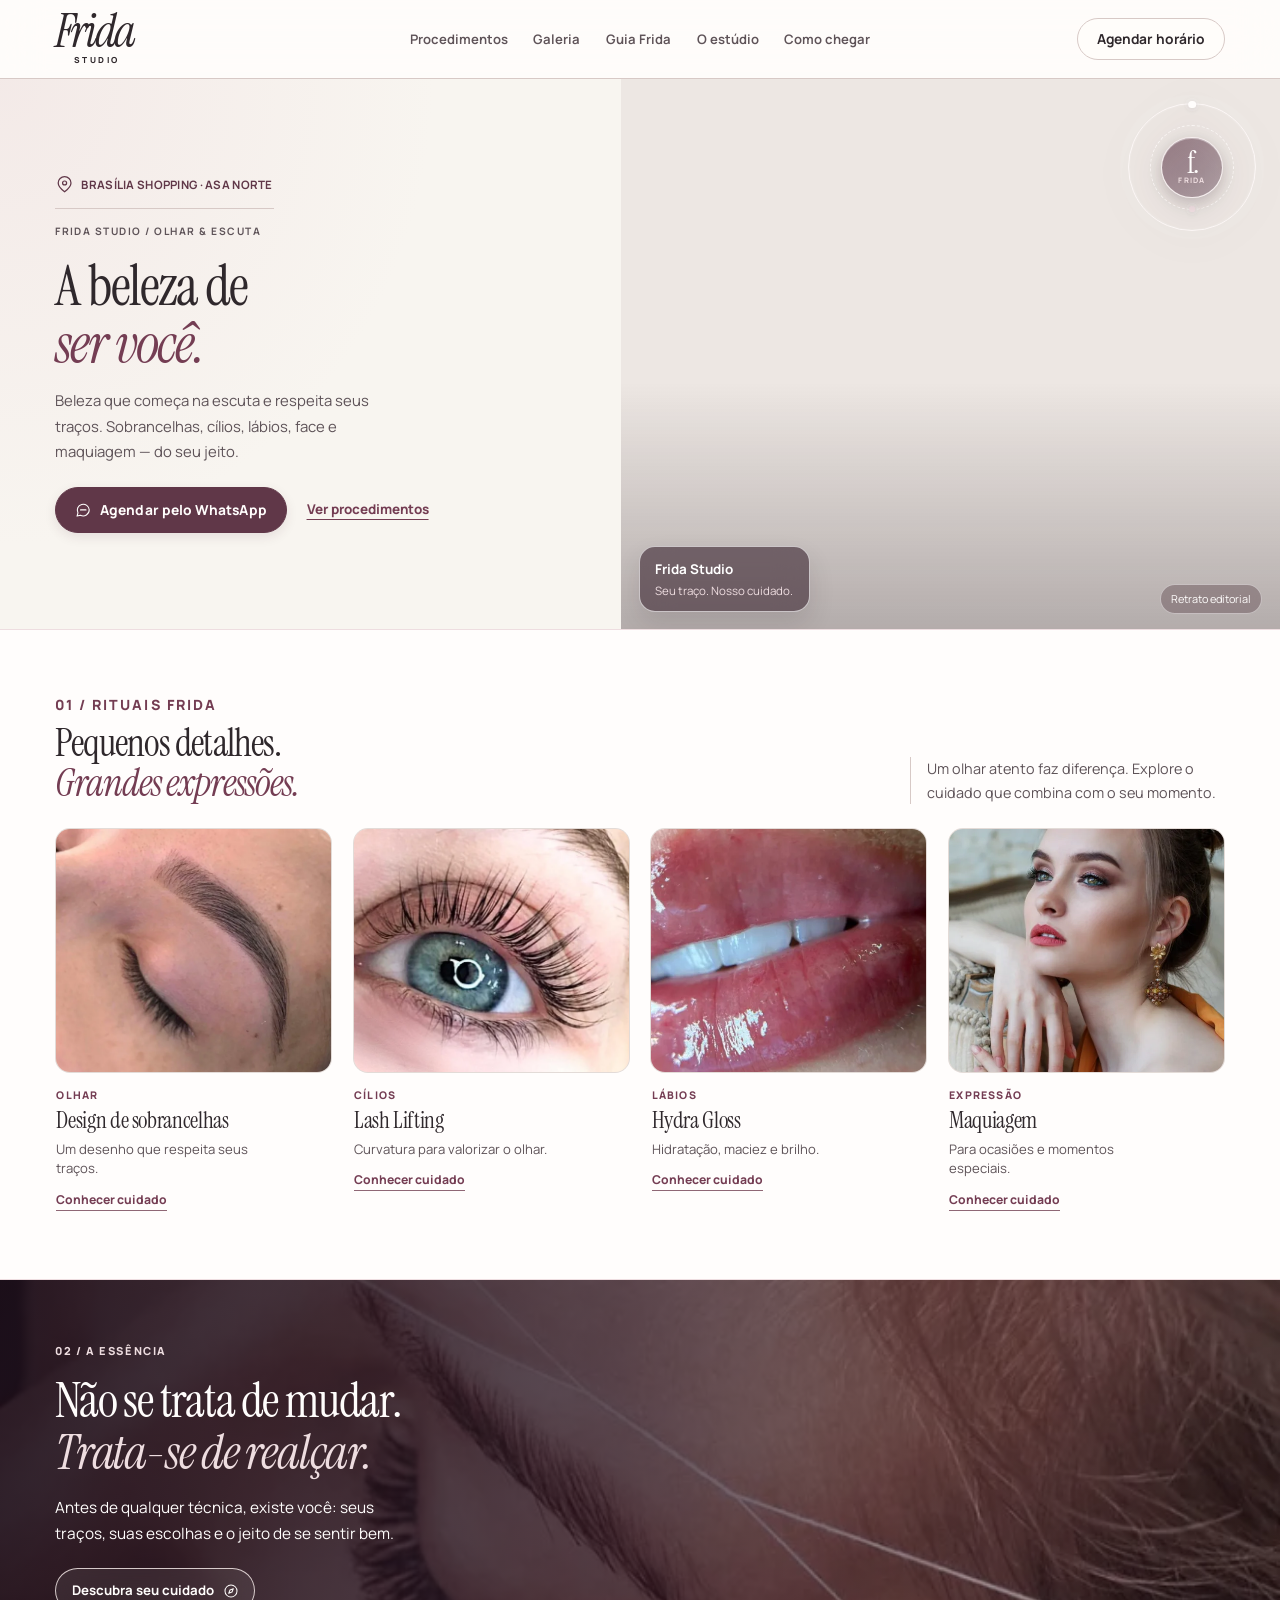
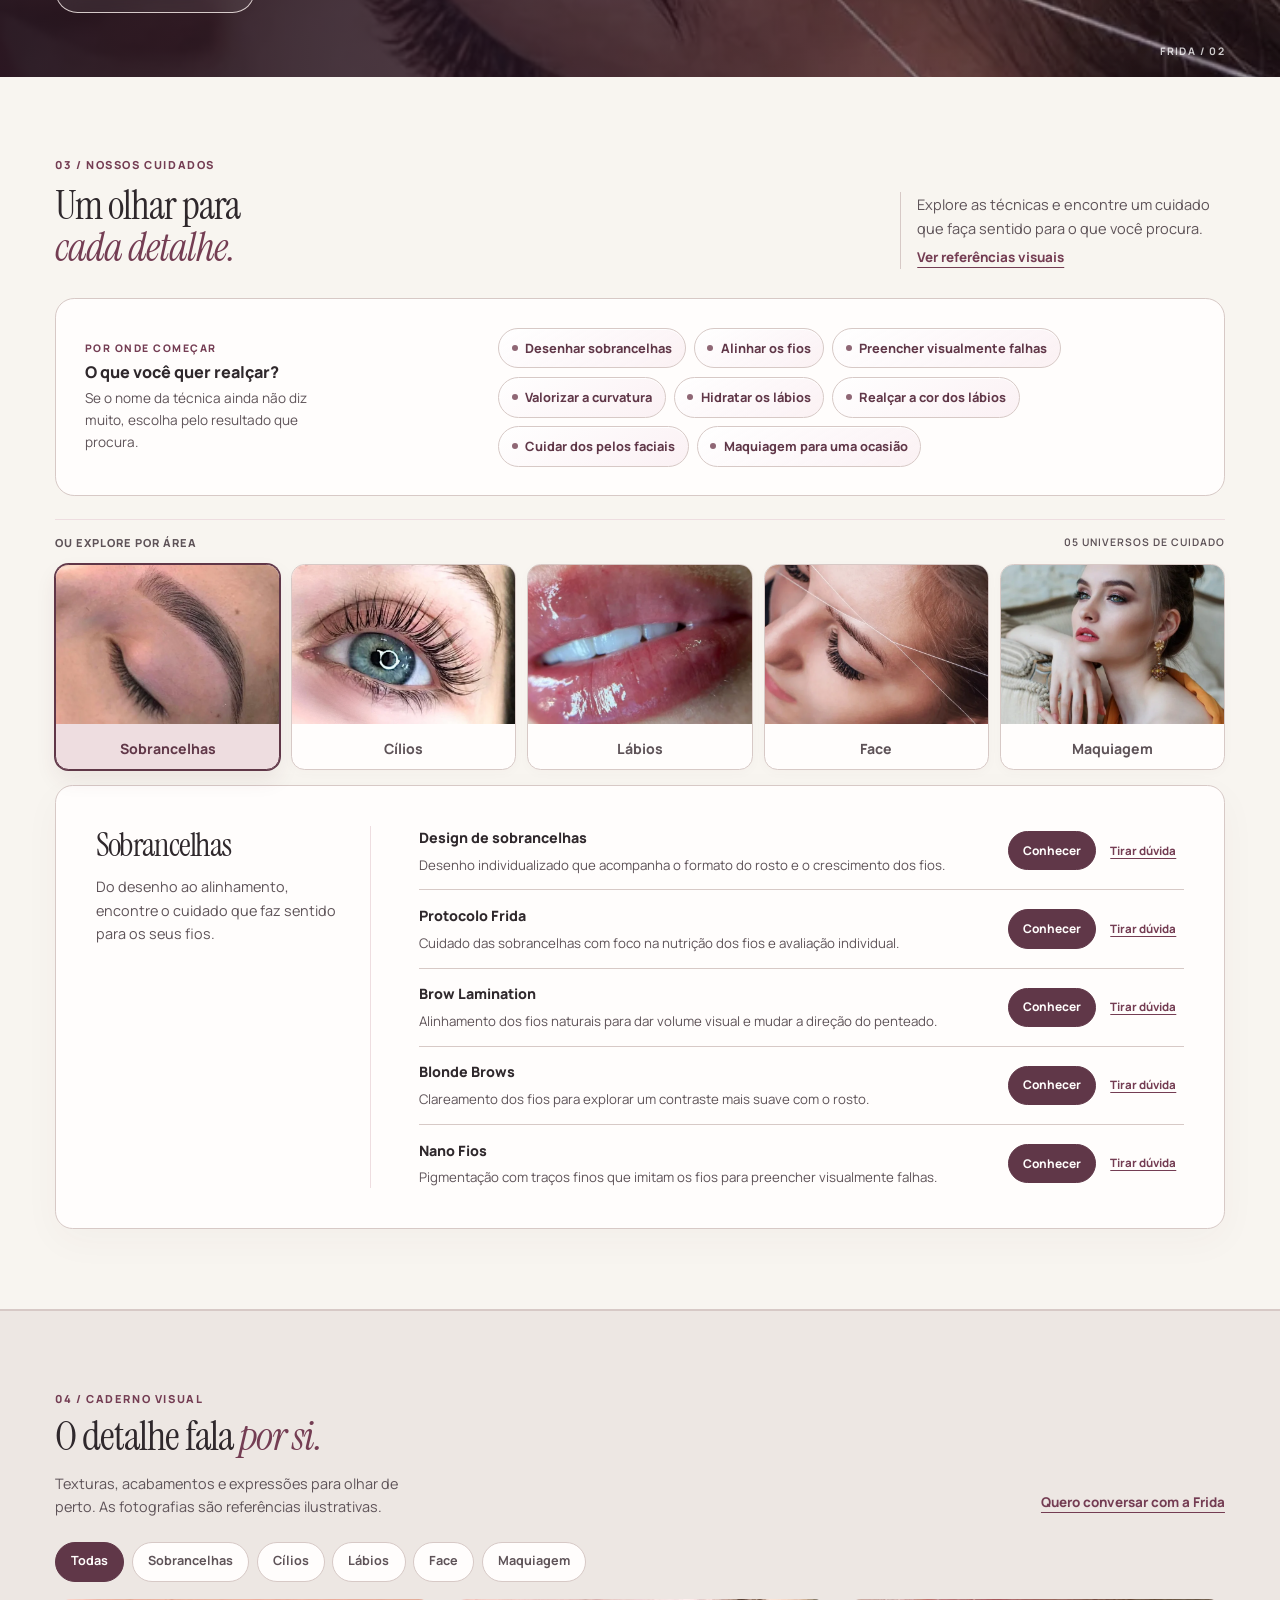
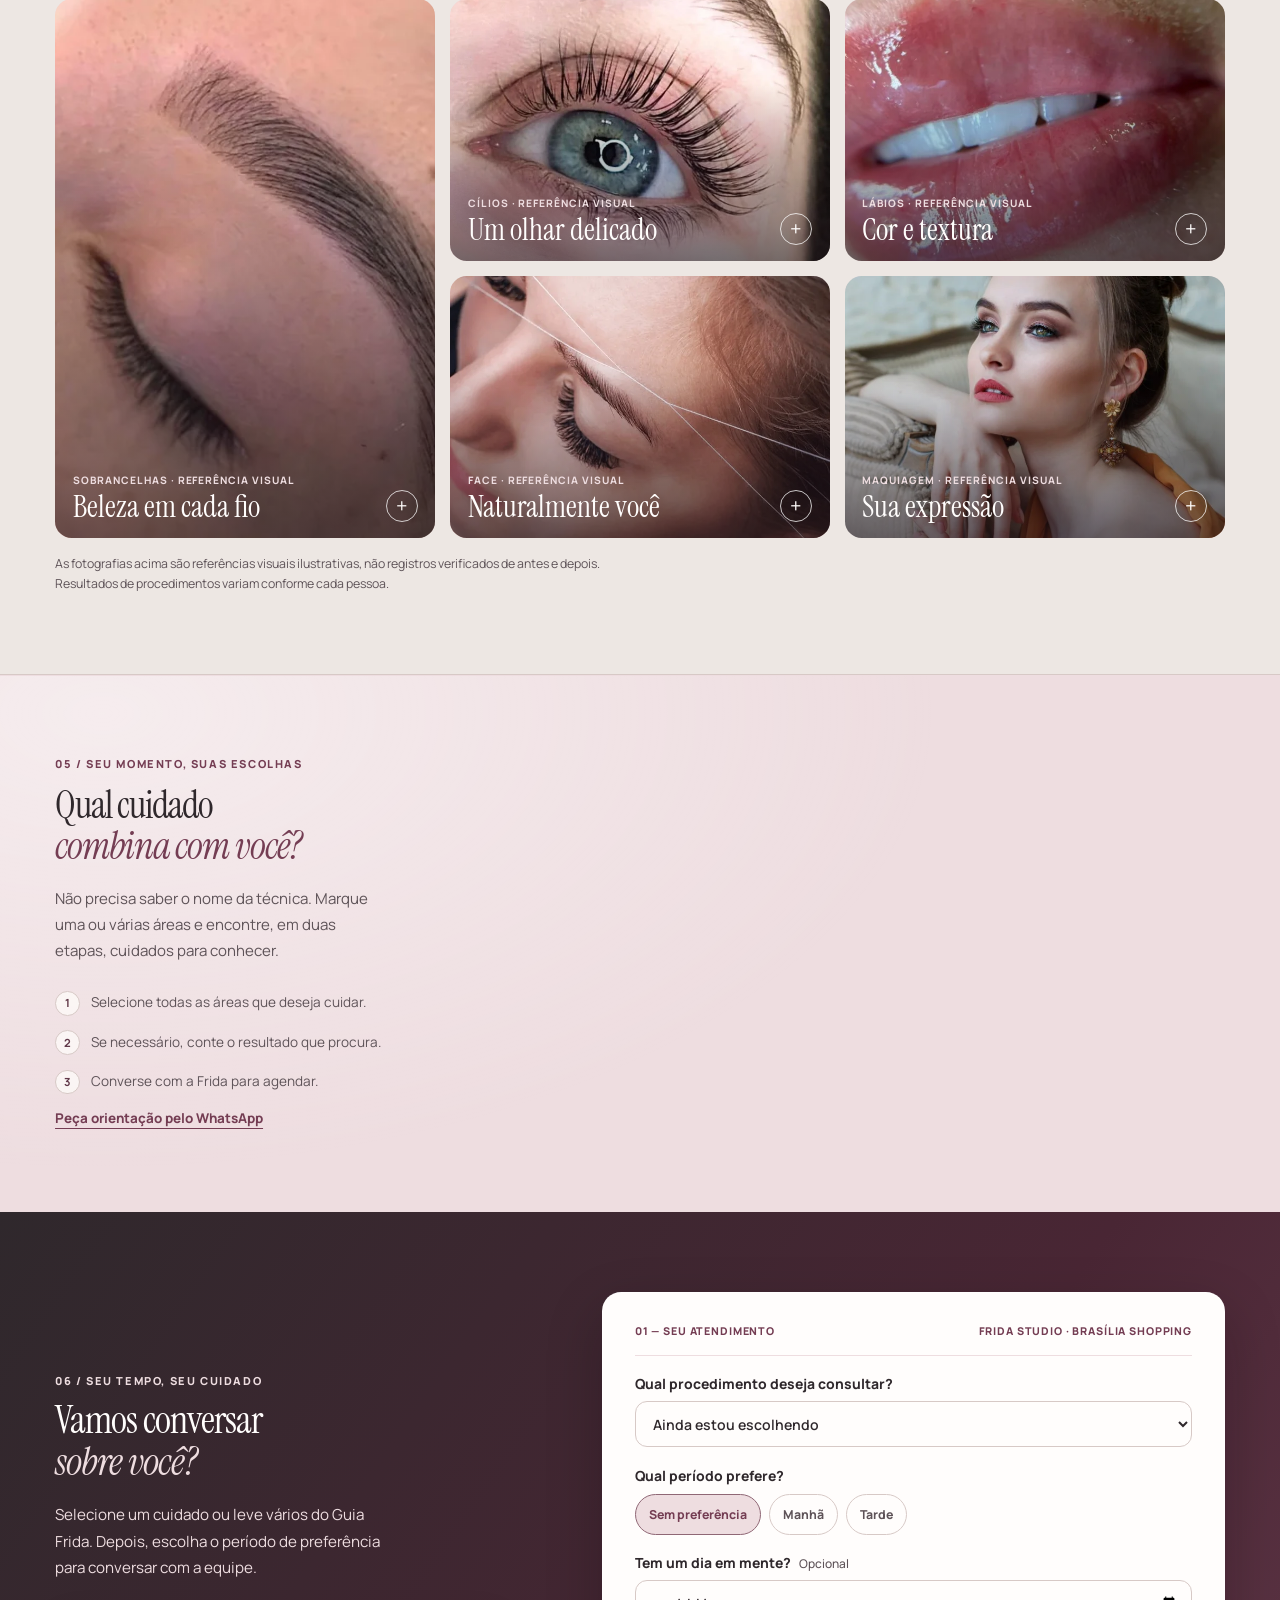
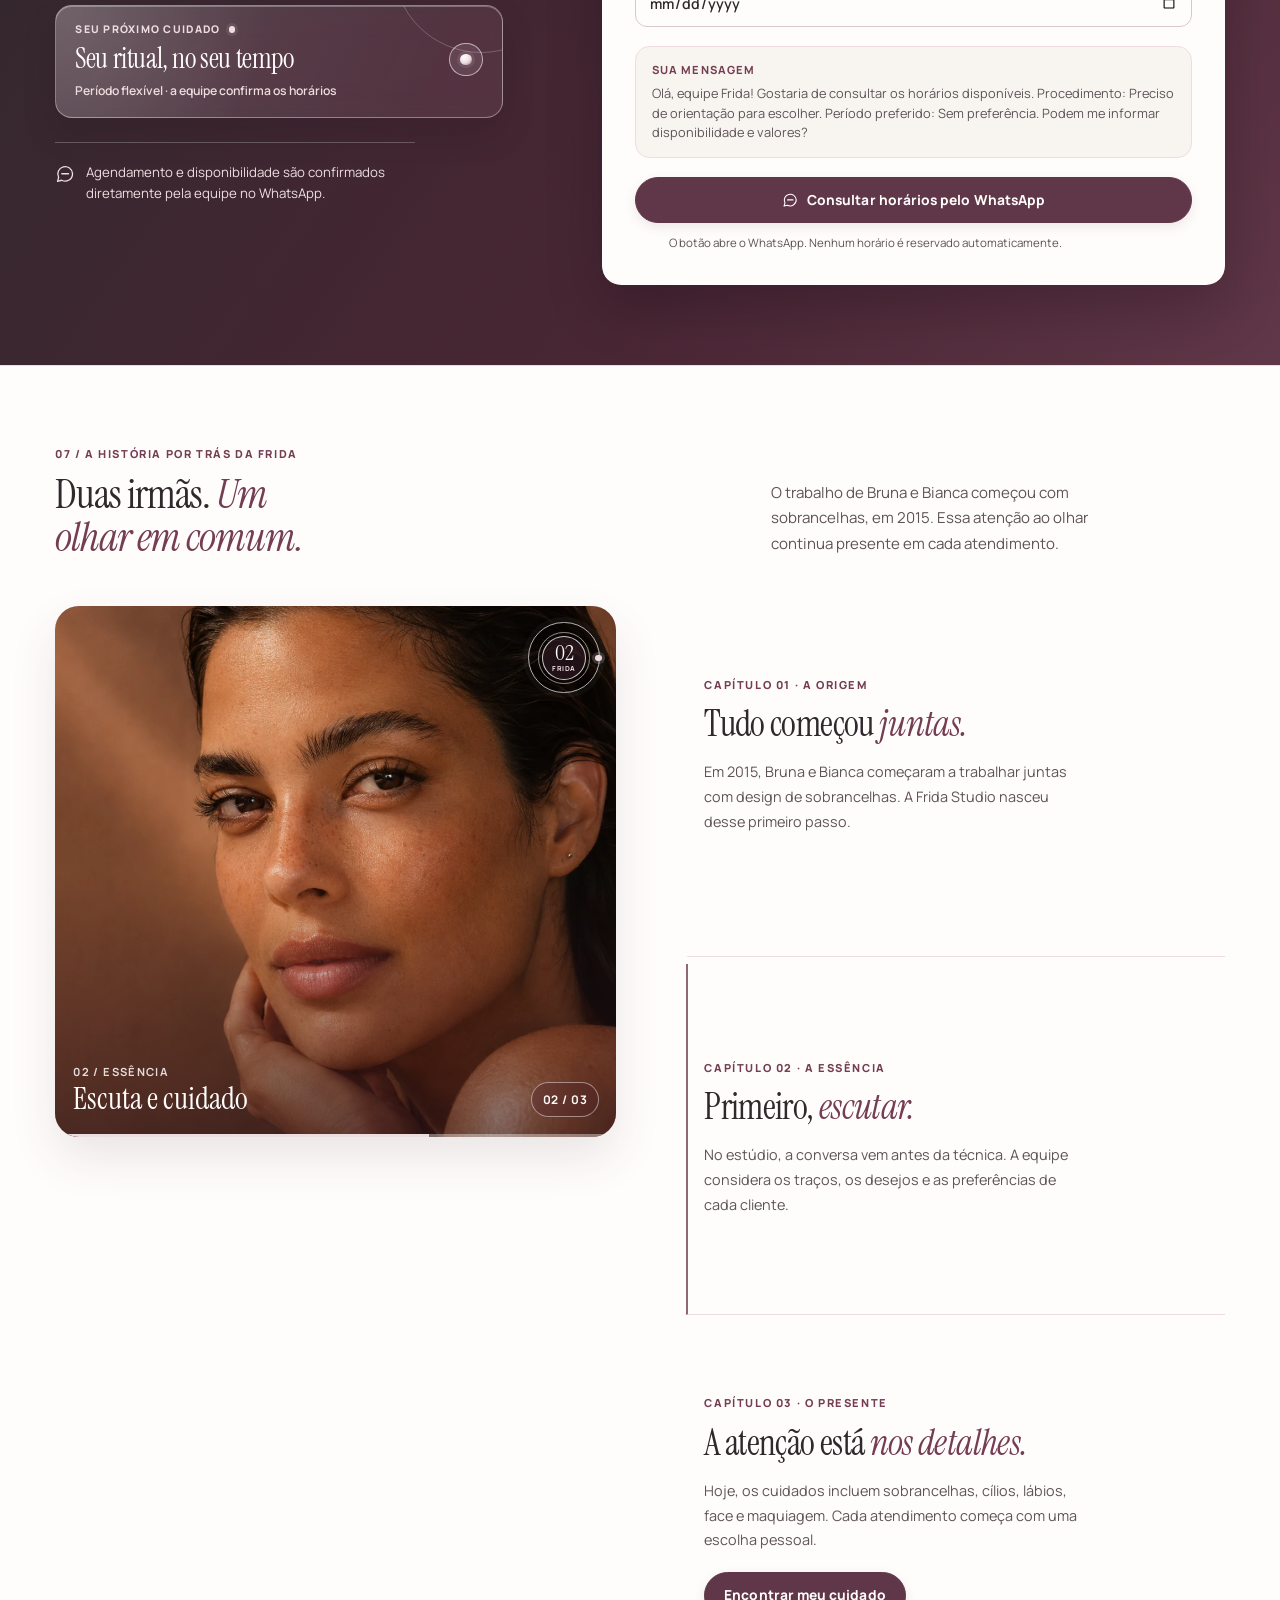
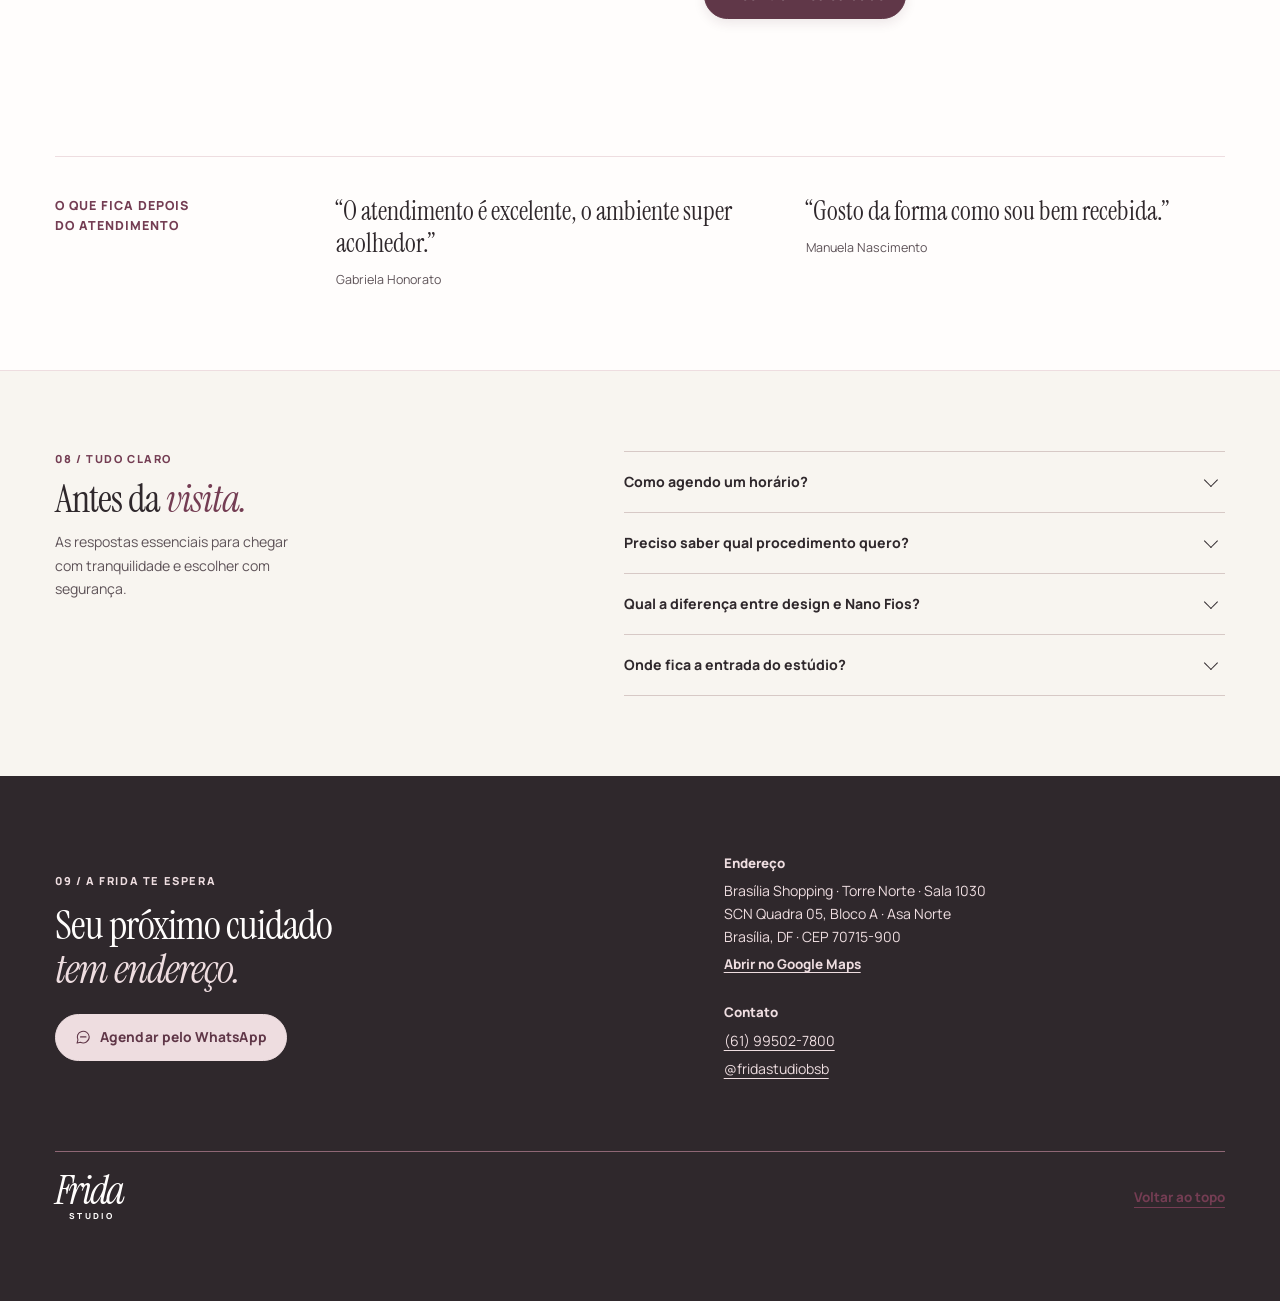
==== index.html @ 88b1f306 "feat(frida): prioritize single green WhatsApp CTA at top of Guide results with no extra form" ====
<!doctype html>
<html lang="pt-BR">
<head>
  <meta charset="utf-8">
  <meta name="viewport" content="width=device-width, initial-scale=1, viewport-fit=cover">
  <meta name="theme-color" content="#F8F5F0">
  <title>Frida Studio | Sobrancelhas, cílios e maquiagem em Brasília</title>
  <meta name="description" content="Estúdio de sobrancelhas, cílios, lábios, cuidados faciais e maquiagem no Brasília Shopping. Conheça os procedimentos da Frida Studio e agende pelo WhatsApp.">
  <meta name="robots" content="index,follow,max-image-preview:large">
  <link rel="canonical" href="https://fridastudio.com.br/">
  <link rel="icon" href="assets/favicon.svg?v=2298b661037d" type="image/svg+xml">
  <meta property="og:type" content="website">
  <meta property="og:locale" content="pt_BR">
  <meta property="og:title" content="Frida Studio | A beleza de ser você">
  <meta property="og:description" content="Sobrancelhas, cílios, lábios, face e maquiagem no Brasília Shopping.">
  <meta property="og:url" content="https://fridastudio.com.br/">
  <meta property="og:image" content="https://fridastudio.com.br/wp-content/uploads/2024/06/1718852407-1-650x1024.png">
  <link rel="preconnect" href="https://fonts.googleapis.com">
  <link rel="preconnect" href="https://fonts.gstatic.com" crossorigin>
  <link href="https://fonts.googleapis.com/css2?family=Instrument+Serif:ital@0;1&amp;family=Manrope:wght@400;500;600;700;800&amp;display=swap" rel="stylesheet">
  <link rel="stylesheet" href="assets/tokens.css?v=20261121-conversion1">
  <link rel="stylesheet" href="assets/styles.css?v=018adc1159ec">
  <link rel="stylesheet" href="assets/v3.css?v=20261121-atelier1">
  <link rel="stylesheet" href="assets/experience.css?v=20261121-conversion1">
  <link rel="stylesheet" href="assets/cinematic.css?v=20261121-atelier1">
  <link rel="stylesheet" href="assets/art-direction.css?v=20261121-rail1">
  <link rel="stylesheet" href="assets/service-explorer.css?v=20261121-atelier1">
  <link rel="stylesheet" href="assets/glass-orbits.css?v=20261121-atelier1">
  <script src="assets/app.js?v=20261121-conversion1" defer></script>
  <script src="assets/v3.js?v=20261121-rail1" defer></script>
  <script src="assets/results.js?v=20261120-v1" defer></script>
  <script src="assets/experience.js?v=20261121-multi1" defer></script>
  <script src="assets/cinematic.js?v=20261120-v1" defer></script>
  <script src="assets/service-explorer.js?v=20261121-multi1" defer></script>
  <script src="assets/glass-orbits.js?v=20261121-multi1" defer></script>
  <script type="application/ld+json">
  {
    "@context": "https://schema.org",
    "@type": "BeautySalon",
    "name": "Frida Studio",
    "url": "https://fridastudio.com.br/",
    "telephone": "+55 61 99502-7800",
    "image": "https://fridastudio.com.br/wp-content/uploads/2024/06/1718852407-1-650x1024.png",
    "description": "Estúdio de sobrancelhas, cílios, lábios, cuidados faciais e maquiagem no Brasília Shopping.",
    "address": {
      "@type": "PostalAddress",
      "streetAddress": "Brasília Shopping, SCN Quadra 05 Bloco A, Torre Norte, Sala 1030",
      "addressLocality": "Brasília",
      "addressRegion": "DF",
      "postalCode": "70715-900",
      "addressCountry": "BR"
    },
    "sameAs": ["https://www.instagram.com/fridastudiobsb/"],
    "hasOfferCatalog": {
      "@type": "OfferCatalog",
      "name": "Procedimentos Frida Studio",
      "itemListElement": [
        {"@type": "OfferCatalog", "name": "Sobrancelhas"},
        {"@type": "OfferCatalog", "name": "Cílios"},
        {"@type": "OfferCatalog", "name": "Lábios"},
        {"@type": "OfferCatalog", "name": "Face"},
        {"@type": "OfferCatalog", "name": "Maquiagem"}
      ]
    }
  }
  </script>
</head>
<body>
  <svg class="icon-library" xmlns="http://www.w3.org/2000/svg" aria-hidden="true">
    <symbol id="icon-pin" viewBox="0 0 24 24"><path d="M20 10c0 5-8 11-8 11s-8-6-8-11a8 8 0 1 1 16 0Z"/><circle cx="12" cy="10" r="2.5"/></symbol>
    <symbol id="icon-message" viewBox="0 0 24 24"><path d="M20.7 11.4a8.7 8.7 0 0 1-12.8 7.8L3 20.5l1.3-4.6a8.7 8.7 0 1 1 16.4-4.5Z"/><path d="M8 11.5h8"/></symbol>
    <symbol id="icon-menu" viewBox="0 0 24 24"><path d="M4 8h16M4 16h16"/></symbol>
    <symbol id="icon-close" viewBox="0 0 24 24"><path d="m6 6 12 12M18 6 6 18"/></symbol>
    <symbol id="icon-home" viewBox="0 0 24 24"><path d="m3 10 9-7 9 7v10a1 1 0 0 1-1 1h-5v-7H9v7H4a1 1 0 0 1-1-1V10Z"/></symbol>
    <symbol id="icon-sparkles" viewBox="0 0 24 24"><path d="m12 3 1.8 5.2L19 10l-5.2 1.8L12 17l-1.8-5.2L5 10l5.2-1.8L12 3Z"/><path d="m19.5 17 .7 2 .8.7-.8.7-.7 2-.7-2-.8-.7.8-.7.7-2Z"/></symbol>
    <symbol id="icon-compass" viewBox="0 0 24 24"><circle cx="12" cy="12" r="9"/><path d="m15.5 8.5-2 5-5 2 2-5 5-2Z"/></symbol>
    <symbol id="icon-calendar" viewBox="0 0 24 24"><rect x="3" y="5" width="18" height="16" rx="2"/><path d="M7 3v4M17 3v4M3 10h18M8 15h8"/></symbol>
  </svg>
  <a class="skip-link" href="#conteudo">Pular para o conteúdo</a>

  <header class="site-header" id="inicio">
    <div class="shell header-inner">
      <a class="wordmark" href="#inicio" aria-label="Frida Studio, início">
        <span>Frida</span><small>Studio</small>
      </a>
      <button type="button" data-menu-toggle class="menu-toggle" aria-controls="site-nav" aria-expanded="false" aria-label="Abrir menu" hidden>
        <svg class="icon menu-open-icon" aria-hidden="true"><use href="#icon-menu"/></svg>
        <svg class="icon menu-close-icon" aria-hidden="true"><use href="#icon-close"/></svg>
      </button>
      <nav id="site-nav" class="site-nav" aria-label="Menu principal">
        <a href="#procedimentos">Procedimentos</a>
        <a href="#galeria">Galeria</a>
        <a href="#guia">Guia Frida</a>
        <a href="#estudio">O estúdio</a>
        <a href="#visita">Como chegar</a>
      </nav>
      <a class="header-book button button-outline" href="https://wa.me/5561995027800?text=Ol%C3%A1%21%20Gostaria%20de%20agendar%20um%20hor%C3%A1rio%20na%20Frida%20Studio." target="_blank" rel="noopener noreferrer">Agendar horário</a>
    </div>
  </header>

  <main id="conteudo">
    <section class="hero hero--cinematic" aria-labelledby="hero-title">
      <div class="hero-copy">
        <p class="eyebrow hero-location"><svg class="icon" aria-hidden="true"><use href="#icon-pin"/></svg> Brasília Shopping · Asa Norte</p>
        <p class="hero-film-label" aria-hidden="true">FRIDA STUDIO / OLHAR &amp; ESCUTA</p>
        <h1 id="hero-title">A beleza de<br><em>ser você.</em></h1>
        <p class="hero-intro">Beleza que começa na escuta e respeita seus traços. Sobrancelhas, cílios, lábios, face e maquiagem — do seu jeito.</p>
        <div class="hero-actions">
          <a class="button button-primary" href="https://wa.me/5561995027800?text=Ol%C3%A1%21%20Gostaria%20de%20agendar%20um%20hor%C3%A1rio%20na%20Frida%20Studio." target="_blank" rel="noopener noreferrer"><svg class="icon" aria-hidden="true"><use href="#icon-message"/></svg> Agendar pelo WhatsApp</a>
          <a class="text-link" href="#procedimentos">Ver procedimentos</a>
        </div>
      </div>
      <figure class="hero-media">
        <picture>
          <source media="(max-width: 600px)" srcset="assets/images/hero-frida-mobile.webp" width="810" height="660">
          <img src="assets/images/hero-frida.webp" alt="Retrato editorial com sobrancelhas naturais, lábios em tom rosado e pele iluminada" width="1440" height="960" fetchpriority="high" decoding="async">
        </picture>
        <div class="frida-hero-orbit" data-motion-orbit aria-hidden="true">
          <span class="frida-orbit-track frida-orbit-track--outer"><span class="frida-orbit-satellite"></span></span>
          <span class="frida-orbit-track frida-orbit-track--inner"><span class="frida-orbit-satellite"></span></span>
          <span class="frida-orbit-center"><strong>f.</strong><small>frida</small></span>
        </div>
        <div class="hero-note"><strong>Frida Studio</strong><span>Seu traço. Nosso cuidado.</span></div>
        <figcaption>Retrato editorial</figcaption>
      </figure>
    </section>

    <section class="highlights" aria-labelledby="highlights-title">
      <div class="shell">
        <div class="highlights-heading">
          <div>
            <p class="eyebrow">01 / Rituais Frida</p>
            <h2 id="highlights-title">Pequenos detalhes.<br><em>Grandes expressões.</em></h2>
          </div>
          <p>Um olhar atento faz diferença. Explore o cuidado que combina com o seu momento.</p>
        </div>
        <div class="highlight-rail" id="highlights-rail" role="region" aria-roledescription="carrossel" aria-label="Procedimentos em destaque">
          <a class="highlight-card" href="#categoria-sobrancelhas">
            <img src="assets/images/sobrancelhas.webp" alt="Detalhe de sobrancelhas naturais" width="720" height="640" loading="lazy" decoding="async">
            <span class="highlight-card-copy"><small>Olhar</small><strong>Design de sobrancelhas</strong><span class="highlight-detail">Um desenho que respeita seus traços.</span><span class="highlight-cta">Conhecer cuidado</span></span>
          </a>
          <a class="highlight-card" href="#categoria-cilios">
            <img src="assets/images/cilios.webp" alt="Detalhe dos cílios" width="720" height="503" loading="lazy" decoding="async">
            <span class="highlight-card-copy"><small>Cílios</small><strong>Lash Lifting</strong><span class="highlight-detail">Curvatura para valorizar o olhar.</span><span class="highlight-cta">Conhecer cuidado</span></span>
          </a>
          <a class="highlight-card" href="#categoria-labios">
            <img src="assets/images/labios.webp" alt="Detalhe dos lábios" width="720" height="405" loading="lazy" decoding="async">
            <span class="highlight-card-copy"><small>Lábios</small><strong>Hydra Gloss</strong><span class="highlight-detail">Hidratação, maciez e brilho.</span><span class="highlight-cta">Conhecer cuidado</span></span>
          </a>
          <a class="highlight-card" href="#categoria-maquiagem">
            <img src="assets/images/maquiagem.webp" alt="Detalhe de maquiagem" width="720" height="480" loading="lazy" decoding="async">
            <span class="highlight-card-copy"><small>Expressão</small><strong>Maquiagem</strong><span class="highlight-detail">Para ocasiões e momentos especiais.</span><span class="highlight-cta">Conhecer cuidado</span></span>
          </a>
        </div>
        <div class="frida-rail-guide" data-rail-guide="highlights-rail" hidden>
          <span class="frida-rail-instruction" data-rail-instruction><span class="frida-rail-swipe-mark" aria-hidden="true"><svg viewBox="0 0 24 24" fill="none" stroke="currentColor" stroke-width="1.8" stroke-linecap="round" stroke-linejoin="round"><path d="M5 12h14m-4-4 4 4-4 4M9 8 5 12l4 4"/></svg></span> <span data-rail-instruction-text>Deslize para ver mais</span></span>
          <div class="frida-rail-tools">
            <span class="frida-rail-track" aria-hidden="true"><span class="frida-rail-fill" data-rail-fill></span></span>
            <span class="frida-rail-count" aria-label="Posição no carrossel"><span data-rail-current>01</span> <span aria-hidden="true">/</span> <span data-rail-total>04</span></span>
            <button class="frida-rail-nav" type="button" data-rail-prev aria-label="Ver cuidados anteriores" disabled><svg viewBox="0 0 24 24" fill="none" stroke="currentColor" stroke-width="2" stroke-linecap="round" stroke-linejoin="round" aria-hidden="true"><path d="m15 18-6-6 6-6"/></svg></button>
            <button class="frida-rail-nav" type="button" data-rail-next aria-label="Ver mais cuidados"><svg viewBox="0 0 24 24" fill="none" stroke="currentColor" stroke-width="2" stroke-linecap="round" stroke-linejoin="round" aria-hidden="true"><path d="m9 18 6-6-6-6"/></svg></button>
          </div>
        </div>
      </div>
    </section>

    <section class="cinema-manifesto" aria-labelledby="cinema-manifesto-title">
      <img class="cinema-manifesto-image" src="assets/images/face.webp" alt="" width="720" height="566" loading="lazy" decoding="async">
      <div class="cinema-manifesto-overlay"></div>
      <div class="shell cinema-manifesto-content" data-cinema-reveal>
        <p class="eyebrow cinema-manifesto-kicker">02 / A essência</p>
        <h2 id="cinema-manifesto-title">Não se trata de mudar.<br><em>Trata-se de realçar.</em></h2>
        <p>Antes de qualquer técnica, existe você: seus traços, suas escolhas e o jeito de se sentir bem.</p>
        <a class="cinema-manifesto-link" href="#guia">Descubra seu cuidado <svg class="icon" aria-hidden="true"><use href="#icon-compass"/></svg></a>
      </div>
      <span class="cinema-manifesto-number" aria-hidden="true">FRIDA / 02</span>
    </section>

    <section class="catalog section" id="procedimentos" aria-labelledby="catalog-title">
      <span class="anchor-alias" id="tratamentos" aria-hidden="true"></span>
      <div class="shell">
        <div class="section-heading">
          <div>
            <p class="eyebrow">03 / Nossos cuidados</p>
            <h2 id="catalog-title">Um olhar para<br><em>cada detalhe.</em></h2>
          </div>
          <div class="catalog-heading-aside"><p>Explore as técnicas e encontre um cuidado que faça sentido para o que você procura.</p><a class="text-link" href="#galeria">Ver referências visuais</a></div>
        </div>
        <div class="service-intents" data-service-intents hidden>
          <div class="service-intents-caption">
            <span class="eyebrow">Por onde começar</span>
            <p><strong>O que você quer realçar?</strong> Se o nome da técnica ainda não diz muito, escolha pelo resultado que procura.</p>
          </div>
          <div class="service-intent-rail" role="group" aria-label="Explorar serviços pelo objetivo">
            <button type="button" data-service-intent="Design de sobrancelhas">Desenhar sobrancelhas</button>
            <button type="button" data-service-intent="Brow Lamination">Alinhar os fios</button>
            <button type="button" data-service-intent="Nano Fios">Preencher visualmente falhas</button>
            <button type="button" data-service-intent="Lash Lifting">Valorizar a curvatura</button>
            <button type="button" data-service-intent="Hydra Gloss">Hidratar os lábios</button>
            <button type="button" data-service-intent="Nano Lips">Realçar a cor dos lábios</button>
            <button type="button" data-service-intent="Epilação facial">Cuidar dos pelos faciais</button>
            <button type="button" data-service-intent="Maquiagem Social">Maquiagem para uma ocasião</button>
          </div>
        </div>
        <div class="service-category-label"><span>Ou explore por área</span><span>05 universos de cuidado</span></div>
        <div class="catalog-tabs" id="catalog-tabs" aria-label="Áreas de atendimento">
          <a class="catalog-tab" id="tab-sobrancelhas" href="#categoria-sobrancelhas">
            <img src="assets/images/sobrancelhas.webp" alt="" width="720" height="640" loading="lazy" decoding="async">
            <span>Sobrancelhas</span>
          </a>
          <a class="catalog-tab" id="tab-cilios" href="#categoria-cilios">
            <img src="assets/images/cilios.webp" alt="" width="720" height="503" loading="lazy" decoding="async">
            <span>Cílios</span>
          </a>
          <a class="catalog-tab" id="tab-labios" href="#categoria-labios">
            <img src="assets/images/labios.webp" alt="" width="720" height="405" loading="lazy" decoding="async">
            <span>Lábios</span>
          </a>
          <a class="catalog-tab" id="tab-face" href="#categoria-face">
            <img src="assets/images/face.webp" alt="" width="720" height="566" loading="lazy" decoding="async">
            <span>Face</span>
          </a>
          <a class="catalog-tab" id="tab-maquiagem" href="#categoria-maquiagem">
            <img src="assets/images/maquiagem.webp" alt="" width="720" height="480" loading="lazy" decoding="async">
            <span>Maquiagem</span>
          </a>
        </div>
        <div class="frida-rail-guide" data-rail-guide="catalog-tabs" hidden>
          <span class="frida-rail-instruction" data-rail-instruction><span class="frida-rail-swipe-mark" aria-hidden="true"><svg viewBox="0 0 24 24" fill="none" stroke="currentColor" stroke-width="1.8" stroke-linecap="round" stroke-linejoin="round"><path d="M5 12h14m-4-4 4 4-4 4M9 8 5 12l4 4"/></svg></span> <span data-rail-instruction-text>Deslize para ver mais</span></span>
          <div class="frida-rail-tools">
            <span class="frida-rail-track" aria-hidden="true"><span class="frida-rail-fill" data-rail-fill></span></span>
            <span class="frida-rail-count" aria-label="Posição no carrossel"><span data-rail-current>01</span> <span aria-hidden="true">/</span> <span data-rail-total>05</span></span>
            <button class="frida-rail-nav" type="button" data-rail-prev aria-label="Ver categorias anteriores" disabled><svg viewBox="0 0 24 24" fill="none" stroke="currentColor" stroke-width="2" stroke-linecap="round" stroke-linejoin="round" aria-hidden="true"><path d="m15 18-6-6 6-6"/></svg></button>
            <button class="frida-rail-nav" type="button" data-rail-next aria-label="Ver mais categorias"><svg viewBox="0 0 24 24" fill="none" stroke="currentColor" stroke-width="2" stroke-linecap="round" stroke-linejoin="round" aria-hidden="true"><path d="m9 18 6-6-6-6"/></svg></button>
          </div>
        </div>
        <section class="catalog-panel" id="categoria-sobrancelhas" aria-labelledby="nome-sobrancelhas">
          <div class="panel-intro"><h3 id="nome-sobrancelhas">Sobrancelhas</h3><p>Do desenho ao alinhamento, encontre o cuidado que faz sentido para os seus fios.</p></div>
          <dl class="treatments">
            <div><dt>Design de sobrancelhas</dt><dd>Desenho individualizado que acompanha o formato do rosto e o crescimento dos fios.</dd><dd class="treatment-action"><a href="https://wa.me/5561995027800?text=Ol%C3%A1%21%20Gostaria%20de%20consultar%20sobre%20Design%20de%20sobrancelhas." target="_blank" rel="noopener noreferrer" aria-label="Consultar Design de sobrancelhas">Tirar dúvida</a></dd></div>
            <div><dt>Protocolo Frida</dt><dd>Cuidado das sobrancelhas com foco na nutrição dos fios e avaliação individual.</dd><dd class="treatment-action"><a href="https://wa.me/5561995027800?text=Ol%C3%A1%21%20Gostaria%20de%20consultar%20sobre%20Protocolo%20Frida." target="_blank" rel="noopener noreferrer" aria-label="Consultar Protocolo Frida">Tirar dúvida</a></dd></div>
            <div><dt>Brow Lamination</dt><dd>Alinhamento dos fios naturais para dar volume visual e mudar a direção do penteado.</dd><dd class="treatment-action"><a href="https://wa.me/5561995027800?text=Ol%C3%A1%21%20Gostaria%20de%20consultar%20sobre%20Brow%20Lamination." target="_blank" rel="noopener noreferrer" aria-label="Consultar Brow Lamination">Tirar dúvida</a></dd></div>
            <div><dt>Blonde Brows</dt><dd>Clareamento dos fios para explorar um contraste mais suave com o rosto.</dd><dd class="treatment-action"><a href="https://wa.me/5561995027800?text=Ol%C3%A1%21%20Gostaria%20de%20consultar%20sobre%20Blonde%20Brows." target="_blank" rel="noopener noreferrer" aria-label="Consultar Blonde Brows">Tirar dúvida</a></dd></div>
            <div><dt>Nano Fios</dt><dd>Pigmentação com traços finos que imitam os fios para preencher visualmente falhas.</dd><dd class="treatment-action"><a href="https://wa.me/5561995027800?text=Ol%C3%A1%21%20Gostaria%20de%20consultar%20sobre%20Nano%20Fios." target="_blank" rel="noopener noreferrer" aria-label="Consultar Nano Fios">Tirar dúvida</a></dd></div>
          </dl>
        </section>
        <section class="catalog-panel" id="categoria-cilios" aria-labelledby="nome-cilios">
          <div class="panel-intro"><h3 id="nome-cilios">Cílios</h3><p>Realce a curvatura dos cílios naturais.</p></div>
          <dl class="treatments">
            <div><dt>Lash Lifting</dt><dd>Técnica que eleva e curva os cílios naturais, valorizando o olhar.</dd><dd class="treatment-action"><a href="https://wa.me/5561995027800?text=Ol%C3%A1%21%20Gostaria%20de%20consultar%20sobre%20Lash%20Lifting." target="_blank" rel="noopener noreferrer" aria-label="Consultar Lash Lifting">Tirar dúvida</a></dd></div>
          </dl>
        </section>
        <section class="catalog-panel" id="categoria-labios" aria-labelledby="nome-labios">
          <div class="panel-intro"><h3 id="nome-labios">Lábios</h3><p>Conheça as opções para hidratação, brilho e definição da cor.</p></div>
          <dl class="treatments">
            <div><dt>Hydra Gloss</dt><dd>Cuidado labial com foco em hidratação, maciez e brilho.</dd><dd class="treatment-action"><a href="https://wa.me/5561995027800?text=Ol%C3%A1%21%20Gostaria%20de%20consultar%20sobre%20Hydra%20Gloss." target="_blank" rel="noopener noreferrer" aria-label="Consultar Hydra Gloss">Tirar dúvida</a></dd></div>
            <div><dt>Nano Lips</dt><dd>Pigmentação labial para valorizar a cor e a definição dos lábios.</dd><dd class="treatment-action"><a href="https://wa.me/5561995027800?text=Ol%C3%A1%21%20Gostaria%20de%20consultar%20sobre%20Nano%20Lips." target="_blank" rel="noopener noreferrer" aria-label="Consultar Nano Lips">Tirar dúvida</a></dd></div>
          </dl>
        </section>
        <section class="catalog-panel" id="categoria-face" aria-labelledby="nome-face">
          <div class="panel-intro"><h3 id="nome-face">Face</h3><p>Um olhar para os detalhes do rosto.</p></div>
          <dl class="treatments">
            <div><dt>Epilação facial</dt><dd>Remoção de pelos faciais com linha. Converse com a equipe sobre as áreas que você quer cuidar.</dd><dd class="treatment-action"><a href="https://wa.me/5561995027800?text=Ol%C3%A1%21%20Gostaria%20de%20consultar%20sobre%20Epilac%C3%A3o%20facial." target="_blank" rel="noopener noreferrer" aria-label="Consultar Epilação facial">Tirar dúvida</a></dd></div>
          </dl>
        </section>
        <section class="catalog-panel" id="categoria-maquiagem" aria-labelledby="nome-maquiagem">
          <div class="panel-intro"><h3 id="nome-maquiagem">Maquiagem</h3><p>Conte à equipe qual é a ocasião e o acabamento que você tem em mente.</p></div>
          <dl class="treatments">
            <div><dt>Maquiagem Social</dt><dd>Converse com a equipe sobre a produção para a sua ocasião.</dd><dd class="treatment-action"><a href="https://wa.me/5561995027800?text=Ol%C3%A1%21%20Gostaria%20de%20consultar%20sobre%20Maquiagem%20Social." target="_blank" rel="noopener noreferrer" aria-label="Consultar Maquiagem Social">Tirar dúvida</a></dd></div>
            <div><dt>Maquiagem Express</dt><dd>Consulte a proposta express e o tempo de atendimento com a equipe.</dd><dd class="treatment-action"><a href="https://wa.me/5561995027800?text=Ol%C3%A1%21%20Gostaria%20de%20consultar%20sobre%20Maquiagem%20Express." target="_blank" rel="noopener noreferrer" aria-label="Consultar Maquiagem Express">Tirar dúvida</a></dd></div>
            <div><dt>Maquiagem Artística</dt><dd>Produções criativas para ocasiões que pedem uma maquiagem mais expressiva.</dd><dd class="treatment-action"><a href="https://wa.me/5561995027800?text=Ol%C3%A1%21%20Gostaria%20de%20consultar%20sobre%20Maquiagem%20Art%C3%ADstica." target="_blank" rel="noopener noreferrer" aria-label="Consultar Maquiagem Artística">Tirar dúvida</a></dd></div>
          </dl>
        </section>
        <div class="service-selection" data-service-selection hidden aria-live="polite">
          <div class="service-selection-copy"><span class="service-selection-eyebrow">Seu cuidado selecionado</span><strong data-service-selection-name></strong><small>O horário e os valores serão confirmados pela equipe.</small></div>
          <div class="service-selection-actions">
            <button type="button" data-service-change>Trocar cuidado</button>
            <a class="button button-primary" data-service-selection-book href="#agendamento">Preparar agendamento</a>
          </div>
        </div>
      </div>
    </section>

    <dialog class="service-dialog" id="service-dialog" aria-labelledby="service-dialog-title" aria-describedby="service-dialog-description">
      <div class="service-dialog-inner">
        <button type="button" class="service-dialog-close" data-service-close aria-label="Fechar detalhes do procedimento"><svg class="icon" aria-hidden="true"><use href="#icon-close"/></svg></button>
        <div class="service-dialog-media"><img data-service-image src="assets/images/sobrancelhas.webp" width="720" height="640" alt="Referência visual ilustrativa de procedimento" loading="lazy" decoding="async"><span>Referência visual ilustrativa</span></div>
        <div class="service-dialog-content">
          <p class="eyebrow" data-service-area>Sobrancelhas</p>
          <h3 id="service-dialog-title" data-service-title>Seu cuidado</h3>
          <p class="service-dialog-lead" id="service-dialog-description" data-service-description></p>
          <div class="service-dialog-details">
            <div><span>O que você procura</span><p data-service-goal></p></div>
            <div><span>Antes de decidir</span><p data-service-note></p></div>
          </div>
          <div class="service-dialog-actions">
            <a class="button button-primary" href="#agendamento" data-service-book>Escolher este cuidado</a>
            <a class="service-dialog-whatsapp" data-service-whatsapp href="https://wa.me/5561995027800" target="_blank" rel="noopener noreferrer">Perguntar no WhatsApp</a>
          </div>
          <p class="service-dialog-disclaimer">A equipe orienta a escolha e confirma valores, duração e disponibilidade.</p>
        </div>
      </div>
    </dialog>

    <section class="gallery section" id="galeria" aria-labelledby="gallery-title">
      <div class="shell">
        <div class="gallery-heading">
          <div><p class="eyebrow">04 / Caderno visual</p><h2 id="gallery-title">O detalhe fala <em>por si.</em></h2><p>Texturas, acabamentos e expressões para olhar de perto. As fotografias são referências ilustrativas.</p></div>
          <a class="text-link" href="#agendamento">Quero conversar com a Frida</a>
        </div>
        <div class="gallery-filters" role="group" aria-label="Filtrar imagens por cuidado">
          <button class="gallery-filter is-active" type="button" data-gallery-filter="todas" aria-pressed="true">Todas</button>
          <button class="gallery-filter" type="button" data-gallery-filter="sobrancelhas" aria-pressed="false">Sobrancelhas</button>
          <button class="gallery-filter" type="button" data-gallery-filter="cilios" aria-pressed="false">Cílios</button>
          <button class="gallery-filter" type="button" data-gallery-filter="labios" aria-pressed="false">Lábios</button>
          <button class="gallery-filter" type="button" data-gallery-filter="face" aria-pressed="false">Face</button>
          <button class="gallery-filter" type="button" data-gallery-filter="maquiagem" aria-pressed="false">Maquiagem</button>
        </div>
        <div class="gallery-grid" data-gallery-grid>
          <a class="gallery-item" data-gallery-item data-gallery-category="sobrancelhas" data-gallery-title="Beleza em cada fio" data-gallery-caption="O desenho natural do olhar." href="assets/images/sobrancelhas.webp" aria-label="Ampliar imagem: Beleza em cada fio">
            <img src="assets/images/sobrancelhas.webp" width="720" height="640" alt="Fotografia ilustrativa de sobrancelhas e olhar" loading="lazy" decoding="async">
            <span class="gallery-item-overlay"><small>Sobrancelhas · Referência visual</small><strong>Beleza em cada fio</strong><span class="gallery-zoom" aria-hidden="true">+</span></span>
          </a>
          <a class="gallery-item" data-gallery-item data-gallery-category="cilios" data-gallery-title="Um olhar delicado" data-gallery-caption="Referência visual para cuidados com os cílios." href="assets/images/cilios.webp" aria-label="Ampliar imagem: Um olhar delicado">
            <img src="assets/images/cilios.webp" width="720" height="503" alt="Fotografia ilustrativa de cílios" loading="lazy" decoding="async">
            <span class="gallery-item-overlay"><small>Cílios · Referência visual</small><strong>Um olhar delicado</strong><span class="gallery-zoom" aria-hidden="true">+</span></span>
          </a>
          <a class="gallery-item" data-gallery-item data-gallery-category="labios" data-gallery-title="Cor e textura" data-gallery-caption="Referência visual de cuidados labiais." href="assets/images/labios.webp" aria-label="Ampliar imagem: Cor e textura">
            <img src="assets/images/labios.webp" width="720" height="405" alt="Fotografia ilustrativa de lábios" loading="lazy" decoding="async">
            <span class="gallery-item-overlay"><small>Lábios · Referência visual</small><strong>Cor e textura</strong><span class="gallery-zoom" aria-hidden="true">+</span></span>
          </a>
          <a class="gallery-item" data-gallery-item data-gallery-category="face" data-gallery-title="Naturalmente você" data-gallery-caption="Referência visual para cuidados faciais." href="assets/images/face.webp" aria-label="Ampliar imagem: Naturalmente você">
            <img src="assets/images/face.webp" width="720" height="566" alt="Fotografia ilustrativa de pele e rosto" loading="lazy" decoding="async">
            <span class="gallery-item-overlay"><small>Face · Referência visual</small><strong>Naturalmente você</strong><span class="gallery-zoom" aria-hidden="true">+</span></span>
          </a>
          <a class="gallery-item" data-gallery-item data-gallery-category="maquiagem" data-gallery-title="Sua expressão" data-gallery-caption="Referência visual para maquiagem." href="assets/images/maquiagem.webp" aria-label="Ampliar imagem: Sua expressão">
            <img src="assets/images/maquiagem.webp" width="720" height="480" alt="Fotografia ilustrativa de maquiagem" loading="lazy" decoding="async">
            <span class="gallery-item-overlay"><small>Maquiagem · Referência visual</small><strong>Sua expressão</strong><span class="gallery-zoom" aria-hidden="true">+</span></span>
          </a>
        </div>
        <p class="gallery-disclaimer">As fotografias acima são referências visuais ilustrativas, não registros verificados de antes e depois. Resultados de procedimentos variam conforme cada pessoa.</p>
        <div data-gallery-comparisons hidden aria-label="Comparativos reais autorizados"></div>
      </div>
      <dialog id="gallery-dialog" class="gallery-dialog" aria-labelledby="gallery-dialog-title">
        <button type="button" class="gallery-close" data-gallery-close aria-label="Fechar imagem"><svg class="icon" aria-hidden="true"><use href="#icon-close"/></svg></button>
        <figure><img data-gallery-dialog-image alt="" width="1200" height="900"><figcaption><strong id="gallery-dialog-title"></strong><span data-gallery-dialog-caption></span><small>Referência visual ilustrativa</small></figcaption></figure>
      </dialog>
    </section>

    <section class="guide section" id="guia" aria-labelledby="guide-title">
      <span class="anchor-alias" id="consultoria" aria-hidden="true"></span>
      <div class="shell guide-layout">
        <div class="guide-intro">
          <p class="eyebrow">05 / Seu momento, suas escolhas</p>
          <h2 id="guide-title">Qual cuidado<br><em>combina com você?</em></h2>
          <p>Não precisa saber o nome da técnica. Marque uma ou várias áreas e encontre, em duas etapas, cuidados para conhecer.</p>
          <ol class="guide-process" aria-label="Como funciona o guia">
            <li><b>1</b> Selecione todas as áreas que deseja cuidar.</li>
            <li><b>2</b> Se necessário, conte o resultado que procura.</li>
            <li><b>3</b> Converse com a Frida para agendar.</li>
          </ol>
          <a class="text-link" href="https://wa.me/5561995027800?text=Ol%C3%A1%21%20Podem%20me%20ajudar%20a%20escolher%20um%20procedimento%3F" target="_blank" rel="noopener noreferrer" data-guide-fallback>Peça orientação pelo WhatsApp</a>
        </div>
        <form class="guide-form" id="guide-form" hidden>
          <div class="guide-progress-wrap"><span data-guide-progress-text aria-live="polite">Escolha suas áreas · 1 de 2</span><div class="guide-progress-track" data-guide-progress-track role="progressbar" aria-label="Etapas do Guia Frida" aria-valuemin="0" aria-valuemax="2" aria-valuenow="1"><span data-guide-progress-fill></span></div></div>
          <fieldset data-guide-step="area">
            <legend>Quais áreas você quer cuidar?</legend>
            <p class="guide-area-help" id="guide-area-help">Pode selecionar mais de uma opção.</p>
            <div class="guide-choices guide-choices--areas">
              <label class="guide-choice guide-choice--area"><input type="checkbox" name="area" value="brows"><span class="guide-choice-media"><img src="assets/images/sobrancelhas.webp" alt="" width="72" height="72" loading="lazy"></span><span class="guide-choice-text"><strong>Sobrancelhas</strong><small>Desenho e definição</small></span></label>
              <label class="guide-choice guide-choice--area"><input type="checkbox" name="area" value="lashes" ><span class="guide-choice-media"><img src="assets/images/cilios.webp" alt="" width="72" height="72" loading="lazy"></span><span class="guide-choice-text"><strong>Cílios</strong><small>Curvatura e olhar</small></span></label>
              <label class="guide-choice guide-choice--area"><input type="checkbox" name="area" value="lips" ><span class="guide-choice-media"><img src="assets/images/labios.webp" alt="" width="72" height="72" loading="lazy"></span><span class="guide-choice-text"><strong>Lábios</strong><small>Cor e hidratação</small></span></label>
              <label class="guide-choice guide-choice--area"><input type="checkbox" name="area" value="face" ><span class="guide-choice-media"><img src="assets/images/face.webp" alt="" width="72" height="72" loading="lazy"></span><span class="guide-choice-text"><strong>Face</strong><small>Cuidados faciais</small></span></label>
              <label class="guide-choice guide-choice--area"><input type="checkbox" name="area" value="makeup" ><span class="guide-choice-media"><img src="assets/images/maquiagem.webp" alt="" width="72" height="72" loading="lazy"></span><span class="guide-choice-text"><strong>Maquiagem</strong><small>Para cada ocasião</small></span></label>
            </div>
            <div class="guide-area-summary" role="status" aria-live="polite" data-guide-area-summary>Selecione ao menos uma área para continuar.</div>
            <div class="guide-actions"><span class="step-label">Etapa 1 de 2</span><button class="button button-primary" type="submit" data-guide-next disabled>Continuar</button></div>
          </fieldset>
          <fieldset data-guide-step="goal" hidden disabled>
            <legend>Qual resultado você procura em cada área?</legend>
            <p class="guide-area-help">Marque quantas preferências quiser em cada área. Se ainda não souber, a Frida ajuda você a escolher.</p>
            <div class="guide-choices" id="guide-goals"></div>
            <div class="guide-actions"><button class="plain-button" type="button" data-guide-back>Voltar</button><button class="button button-primary" type="submit" data-guide-next>Ver meus cuidados</button></div>
          </fieldset>
          <div class="guide-result" data-guide-step="result" hidden role="status" aria-live="polite">
            <p class="eyebrow">Para você conhecer</p>
            <h3 data-guide-title tabindex="-1"></h3>
            <p data-guide-description></p>
            <div class="guide-result-contact">
              <span class="guide-result-contact-label">Seu próximo passo</span>
              <a class="guide-whatsapp-primary" data-guide-whatsapp href="https://wa.me/5561995027800" target="_blank" rel="noopener noreferrer" aria-label="Agendar no WhatsApp com seus cuidados selecionados">
                <svg viewBox="0 0 24 24" fill="none" stroke="currentColor" stroke-width="1.8" stroke-linecap="round" stroke-linejoin="round" aria-hidden="true"><path d="M21 11.6a8.6 8.6 0 0 1-12.5 7.6L3 21l1.8-5.5A8.6 8.6 0 1 1 21 11.6Z"/><path d="M8.5 8.1c.3-.5.6-.5.9-.4l1.1 1.9c.1.3 0 .5-.3.9l-.4.5c.7 1.4 1.8 2.5 3.2 3.2l.5-.4c.4-.3.7-.4 1-.2l1.8 1c.2.2.1.6-.3 1-.7.7-1.5.8-2.5.4-2.3-.9-4.6-3.3-5.4-5.5-.3-.9-.2-1.6.4-2.4Z"/></svg>
                <span>Agendar no WhatsApp</span>
              </a>
              <small>Você vai direto à conversa com todas as suas escolhas. Horários e valores são confirmados pela equipe.</small>
            </div>
            <ul class="guide-result-picks" data-guide-picks hidden aria-label="Resumo dos cuidados selecionados"></ul>
            <p class="guide-result-note">Sugestões informativas. A equipe da Frida orienta quais técnicas podem ser combinadas.</p>
            <div class="guide-actions guide-result-actions"><button class="plain-button" type="button" data-guide-reset>Refazer minhas escolhas</button></div>
          </div>
        </form>
      </div>
    </section>

    <section class="booking section" id="agendamento" aria-labelledby="booking-title">
      <div class="shell booking-layout">
        <div class="booking-intro">
          <p class="eyebrow">06 / Seu tempo, seu cuidado</p>
          <h2 id="booking-title">Vamos conversar <em>sobre você?</em></h2>
          <p>Selecione um cuidado ou leve vários do Guia Frida. Depois, escolha o período de preferência para conversar com a equipe.</p>
          <div class="frida-booking-lens" data-booking-lens>
            <span class="frida-booking-lens-title">Seu próximo cuidado <span class="frida-booking-lens-pulse" aria-hidden="true"></span></span>
            <div class="frida-booking-lens-reading"><strong data-booking-lens-choice>Seu ritual, no seu tempo</strong><span class="frida-booking-lens-mark" aria-hidden="true"><span></span></span></div>
            <small data-booking-lens-period>Escolha um serviço e seu período preferido</small>
          </div>
          <div class="booking-confidence"><svg class="icon" aria-hidden="true"><use href="#icon-message"/></svg><span>Agendamento e disponibilidade são confirmados diretamente pela equipe no WhatsApp.</span></div>
        </div>
        <div class="booking-card">
          <div class="booking-card-top"><span>01 — Seu atendimento</span><span>Frida Studio · Brasília Shopping</span></div>
          <form id="booking-form" class="booking-form" aria-label="Preparar mensagem de agendamento">
            <label class="booking-field" for="booking-procedure"><span>Qual procedimento deseja consultar?</span><select id="booking-procedure" name="procedimento">
                  <option value="">Ainda estou escolhendo</option>
                  <option value="Design de sobrancelhas">Design de sobrancelhas</option>
                  <option value="Protocolo Frida">Protocolo Frida</option>
                  <option value="Brow Lamination">Brow Lamination</option>
                  <option value="Blonde Brows">Blonde Brows</option>
                  <option value="Nano Fios">Nano Fios</option>
                  <option value="Lash Lifting">Lash Lifting</option>
                  <option value="Hydra Gloss">Hydra Gloss</option>
                  <option value="Nano Lips">Nano Lips</option>
                  <option value="Epilação facial">Epilação facial</option>
                  <option value="Maquiagem Social">Maquiagem Social</option>
                  <option value="Maquiagem Express">Maquiagem Express</option>
                  <option value="Maquiagem Artística">Maquiagem Artística</option>
            </select></label>
            <fieldset class="booking-period"><legend>Qual período prefere?</legend><div class="booking-period-options">
              <label><input type="radio" name="periodo" value="Sem preferência" checked><span>Sem preferência</span></label>
              <label><input type="radio" name="periodo" value="Manhã"><span>Manhã</span></label>
              <label><input type="radio" name="periodo" value="Tarde"><span>Tarde</span></label>
            </div></fieldset>
            <label class="booking-field" for="booking-date"><span>Tem um dia em mente? <small>Opcional</small></span><input id="booking-date" type="date" name="dia"></label>
            <div class="booking-summary"><span class="booking-summary-label">Sua mensagem</span><p data-booking-preview>Olá! Gostaria de agendar um horário na Frida Studio.</p></div>
            <a class="button button-primary booking-send" data-booking-link href="https://wa.me/5561995027800?text=Ol%C3%A1%21%20Gostaria%20de%20agendar%20um%20hor%C3%A1rio%20na%20Frida%20Studio." target="_blank" rel="noopener noreferrer"><svg class="icon" aria-hidden="true"><use href="#icon-message"/></svg> Consultar horários pelo WhatsApp</a>
            <p class="booking-note">O botão abre o WhatsApp. Nenhum horário é reservado automaticamente.</p>
          </form>
        </div>
      </div>
    </section>

    <section class="studio section cinema-story" id="estudio" aria-labelledby="studio-title">
      <span class="anchor-alias" id="sobre" aria-hidden="true"></span>
      <div class="shell cinema-story-heading" data-cinema-reveal>
        <p class="eyebrow">07 / A história por trás da Frida</p>
        <h2 id="studio-title">Duas irmãs. <em>Um olhar em comum.</em></h2>
        <p>O trabalho de Bruna e Bianca começou com sobrancelhas, em 2015. Essa atenção ao olhar continua presente em cada atendimento.</p>
      </div>
      <div class="shell cinema-story-layout" data-cinema-story>
        <div class="cinema-story-media" aria-hidden="true">
          <figure class="cinema-story-frame is-active" data-cinema-frame>
            <img src="assets/images/bruna-bianca.webp" alt="" width="666" height="1050" loading="lazy" decoding="async">
            <figcaption><span>01 / ORIGEM</span><strong>Bruna &amp; Bianca</strong></figcaption>
          </figure>
          <figure class="cinema-story-frame" data-cinema-frame>
            <img src="assets/images/hero-frida.webp" alt="" width="1440" height="960" loading="lazy" decoding="async">
            <figcaption><span>02 / ESSÊNCIA</span><strong>Escuta e cuidado</strong></figcaption>
          </figure>
          <figure class="cinema-story-frame" data-cinema-frame>
            <img src="assets/images/sobrancelhas.webp" alt="" width="720" height="640" loading="lazy" decoding="async">
            <figcaption><span>03 / DETALHES</span><strong>A beleza de ser você</strong></figcaption>
          </figure>
          <div class="cinema-story-progress" aria-hidden="true"><span data-cinema-progress></span></div>
          <div class="frida-story-orbit" data-motion-orbit aria-hidden="true">
            <span class="frida-story-orbit-ring"><span class="frida-story-orbit-satellite"></span></span>
            <span class="frida-story-orbit-core"><span data-orbit-chapter>01</span><small>frida</small></span>
          </div>
          <span class="cinema-story-counter" aria-hidden="true" data-cinema-counter>01 / 03</span>
        </div>
        <div class="cinema-story-steps">
          <article class="cinema-story-step is-active" data-cinema-step tabindex="0" aria-labelledby="cinema-step-title-1">
            <div class="cinema-story-mobile-picture"><img src="assets/images/bruna-bianca.webp" alt="Bruna e Bianca, irmãs que fundaram a Frida Studio" width="666" height="1050" loading="lazy" decoding="async"></div>
            <p class="eyebrow">Capítulo 01 · A origem</p>
            <h3 id="cinema-step-title-1">Tudo começou <em>juntas.</em></h3>
            <p>Em 2015, Bruna e Bianca começaram a trabalhar juntas com design de sobrancelhas. A Frida Studio nasceu desse primeiro passo.</p>
          </article>
          <article class="cinema-story-step" data-cinema-step tabindex="0" aria-labelledby="cinema-step-title-2">
            <div class="cinema-story-mobile-picture"><img src="assets/images/hero-frida.webp" alt="Retrato editorial ilustrativo de beleza natural" width="1440" height="960" loading="lazy" decoding="async"></div>
            <p class="eyebrow">Capítulo 02 · A essência</p>
            <h3 id="cinema-step-title-2">Primeiro, <em>escutar.</em></h3>
            <p>No estúdio, a conversa vem antes da técnica. A equipe considera os traços, os desejos e as preferências de cada cliente.</p>
          </article>
          <article class="cinema-story-step" data-cinema-step tabindex="0" aria-labelledby="cinema-step-title-3">
            <div class="cinema-story-mobile-picture"><img src="assets/images/sobrancelhas.webp" alt="Referência visual ilustrativa de sobrancelhas naturais" width="720" height="640" loading="lazy" decoding="async"></div>
            <p class="eyebrow">Capítulo 03 · O presente</p>
            <h3 id="cinema-step-title-3">A atenção está <em>nos detalhes.</em></h3>
            <p>Hoje, os cuidados incluem sobrancelhas, cílios, lábios, face e maquiagem. Cada atendimento começa com uma escolha pessoal.</p>
            <a class="button button-primary cinema-story-cta" href="#guia">Encontrar meu cuidado</a>
          </article>
        </div>
      </div>
      <div class="shell studio-reviews" id="depoimentos">
        <h3>O que fica depois do atendimento</h3>
        <figure><blockquote>“O atendimento é excelente, o ambiente super acolhedor.”</blockquote><figcaption>Gabriela Honorato</figcaption></figure>
        <figure><blockquote>“Gosto da forma como sou bem recebida.”</blockquote><figcaption>Manuela Nascimento</figcaption></figure>
      </div>
    </section>

    <section class="faq section" id="perguntas" aria-labelledby="faq-title">
      <div class="shell faq-layout">
        <div class="faq-intro"><p class="eyebrow">08 / Tudo claro</p><h2 id="faq-title">Antes da <em>visita.</em></h2><p>As respostas essenciais para chegar com tranquilidade e escolher com segurança.</p></div>
        <div class="faq-list">
          <details><summary>Como agendo um horário?</summary><p>Use o formulário rápido da seção Agendamento para informar o procedimento e o período preferido, ou envie uma mensagem diretamente pelo WhatsApp. A equipe confirma valores, disponibilidade e horário com você.</p></details>
          <details><summary>Preciso saber qual procedimento quero?</summary><p>Você pode começar pelo Guia Frida ou contar à equipe o que gostaria de realçar. A escolha é feita com orientação profissional.</p></details>
          <details><summary>Qual a diferença entre design e Nano Fios?</summary><p>O design trabalha o formato e os fios existentes. Nano Fios utiliza pigmento para criar traços finos que imitam os pelos.</p></details>
          <details><summary>Onde fica a entrada do estúdio?</summary><p>Estamos no Brasília Shopping, na Torre Norte, sala 1030. Veja o endereço e abra a rota na seção abaixo.</p></details>
        </div>
      </div>
    </section>
  </main>

  <footer class="site-footer section" id="visita" aria-labelledby="visit-title">
      <span class="anchor-alias" id="contato" aria-hidden="true"></span>
      <div class="shell footer-main">
        <div>
          <p class="eyebrow">09 / A Frida te espera</p>
          <h2 id="visit-title">Seu próximo cuidado <em>tem endereço.</em></h2>
          <a class="button button-primary" href="https://wa.me/5561995027800?text=Ol%C3%A1%21%20Gostaria%20de%20agendar%20um%20hor%C3%A1rio%20na%20Frida%20Studio." target="_blank" rel="noopener noreferrer"><svg class="icon" aria-hidden="true"><use href="#icon-message"/></svg> Agendar pelo WhatsApp</a>
        </div>
        <div class="footer-information">
          <div><h3>Endereço</h3><address>Brasília Shopping · Torre Norte · Sala 1030<br>SCN Quadra 05, Bloco A · Asa Norte<br>Brasília, DF · CEP 70715-900</address><a class="text-link" href="https://www.google.com/maps/search/?api=1&amp;query=Frida%20Studio%20Bras%C3%ADlia%20Shopping%20Torre%20Norte%20Sala%201030" target="_blank" rel="noopener noreferrer">Abrir no Google Maps</a></div>
          <div><h3>Contato</h3><a href="https://wa.me/5561995027800" target="_blank" rel="noopener noreferrer">(61) 99502-7800</a><a href="https://www.instagram.com/fridastudiobsb/" target="_blank" rel="noopener noreferrer">@fridastudiobsb</a></div>
        </div>
      </div>
      <div class="shell footer-base"><a class="wordmark footer-mark" href="#inicio" aria-label="Frida Studio, voltar ao início"><span>Frida</span><small>Studio</small></a><a class="text-link" href="#inicio">Voltar ao topo</a></div>
  </footer>

    <nav class="mobile-dock" aria-label="Navegação principal no celular">
    <a class="dock-link is-current" data-section="inicio" href="#inicio" aria-current="location" aria-label="Início"><span class="dock-icon"><svg class="icon" aria-hidden="true"><use href="#icon-home"/></svg></span><span>Início</span></a>
    <a class="dock-link" data-section="procedimentos" href="#procedimentos" aria-label="Conhecer os cuidados e procedimentos"><span class="dock-icon"><svg class="icon" aria-hidden="true"><use href="#icon-sparkles"/></svg></span><span>Cuidados</span></a>
    <a class="dock-link" data-section="guia" href="#guia" aria-label="Guia Frida: descubra o cuidado ideal"><span class="dock-icon"><svg class="icon" aria-hidden="true"><use href="#icon-compass"/></svg></span><span>Guia</span></a>
    <a class="dock-link" data-section="visita" href="#visita" aria-label="Visitar a Frida: endereço e como chegar"><span class="dock-icon"><svg class="icon" aria-hidden="true"><use href="#icon-pin"/></svg></span><span>Visitar</span></a>
    <a class="dock-link dock-link--booking" href="https://wa.me/5561995027800?text=Ol%C3%A1%21%20Gostaria%20de%20agendar%20um%20hor%C3%A1rio%20na%20Frida%20Studio." target="_blank" rel="noopener noreferrer" aria-label="Agendar pelo WhatsApp"><span class="dock-icon"><svg class="icon" aria-hidden="true"><use href="#icon-calendar"/></svg></span><span>Agendar</span></a>
  </nav>
</body>
</html>
---- assets/tokens.css ----
/* Frida Atelier Design System 1.1 — live source of truth on the development branch.
   Primitive -> semantic -> component. Color literals must live here, not in components.
   The legacy aliases below permit safe incremental migration. */

:root {
  color-scheme: light;

  /* 01 · Brand primitives. */
  --fd-palette-paper: #F8F5F0;
  --fd-palette-ivory: #FFFDFC;
  --fd-palette-stone: #EDE7E3;
  --fd-palette-ink: #2F282C;
  --fd-palette-muted: #5E5358;
  --fd-palette-plum: #603748;
  --fd-palette-plum-hover: #492634;
  --fd-palette-rose-soft: #EEDDE0;
  --fd-palette-rose-ink: #743D53;
  --fd-palette-line-soft: #D7C9C6;
  --fd-palette-line-control: #8F6775;
  --fd-palette-bronze-decoration: #A88772;

  /* 02 · Meaning. Use these in components, never primitive values. */
  --fd-bg-page: var(--fd-palette-paper);
  --fd-bg-surface: var(--fd-palette-ivory);
  --fd-bg-muted: var(--fd-palette-stone);
  --fd-bg-selection: var(--fd-palette-rose-soft);
  --fd-bg-inverse: var(--fd-palette-ink);
  --fd-text-primary: var(--fd-palette-ink);
  --fd-text-secondary: var(--fd-palette-muted);
  --fd-text-on-primary: var(--fd-palette-ivory);
  --fd-text-on-selection: var(--fd-palette-rose-ink);
  --fd-text-on-inverse: var(--fd-palette-ivory);
  --fd-border-decorative: var(--fd-palette-line-soft);
  --fd-border-control: var(--fd-palette-line-control);
  --fd-border-focus: var(--fd-palette-plum);
  --fd-action-bg: var(--fd-palette-plum);
  --fd-action-bg-hover: var(--fd-palette-plum-hover);
  --fd-action-text: var(--fd-palette-ivory);
  --fd-action-secondary-text: var(--fd-palette-plum);

  /* 03 · Type. Editorial headlines; compact, legible UI and body. */
  --fd-font-display: "Instrument Serif", Georgia, "Times New Roman", serif;
  --fd-font-body: Manrope, system-ui, -apple-system, "Segoe UI", sans-serif;
  --fd-type-display: clamp(2.25rem, 4.6vw, 3.4rem);
  --fd-type-section: clamp(1.85rem, 3.1vw, 2.65rem);
  --fd-type-card: clamp(1.42rem, 2.4vw, 1.85rem);
  --fd-type-body: 1rem;
  --fd-type-body-small: .9rem;
  --fd-type-caption: .78rem;
  --fd-type-eyebrow: .75rem;
  --fd-leading-display: 1.08;
  --fd-leading-body: 1.65;
  --fd-leading-compact: 1.35;

  /* 04 · Layout: one consistent rhythm, not custom margins per card. */
  --fd-space-1: .25rem;
  --fd-space-2: .5rem;
  --fd-space-3: .75rem;
  --fd-space-4: 1rem;
  --fd-space-5: 1.5rem;
  --fd-space-6: 2rem;
  --fd-space-7: 3rem;
  --fd-space-8: 4rem;
  --fd-space-9: 6rem;
  --fd-page-inline: clamp(1rem, 4.5vw, 3.25rem);
  --fd-container: 76rem;

  /* 05 · Shape, elevation, materials. */
  --fd-radius-small: .75rem;
  --fd-radius-card: 1.125rem;
  --fd-radius-panel: 1.5rem;
  --fd-radius-pill: 999px;
  --fd-stroke: 1px;
  --fd-touch-min: 44px;
  --fd-shadow-soft: 0 9px 24px rgba(47, 40, 44, .065);
  --fd-shadow-popover: 0 25px 72px rgba(47, 40, 44, .18);
  --fd-glass-light: rgba(255, 253, 252, .84);
  --fd-glass-light-scrolled: rgba(255, 253, 252, .94);
  --fd-glass-dark: rgba(47, 40, 44, .76);
  --fd-glass-stroke: rgba(255, 253, 252, .72);
  --fd-glass-blur: 12px;

  /* 06 · Time, with one motion vocabulary. */
  --fd-ease: cubic-bezier(.22, .8, .23, 1);
  --fd-motion-short: 150ms;
  --fd-motion-medium: 260ms;
  --fd-motion-long: 420ms;

  /* 07 · Component aliases. */
  --fd-button-bg: var(--fd-action-bg);
  --fd-button-fg: var(--fd-action-text);
  --fd-button-border: var(--fd-action-bg);
  --fd-chip-bg: var(--fd-bg-surface);
  --fd-chip-fg: var(--fd-text-secondary);
  --fd-chip-selected-bg: var(--fd-bg-selection);
  --fd-chip-selected-fg: var(--fd-text-on-selection);
  --fd-input-bg: var(--fd-bg-surface);
  --fd-input-fg: var(--fd-text-primary);
  --fd-input-border: var(--fd-border-control);
}

@media (prefers-reduced-motion: reduce) {
  :root {
    --fd-motion-short: 0ms;
    --fd-motion-medium: 0ms;
    --fd-motion-long: 0ms;
  }
}

/* Legacy semantic API. Older sections still use these tokens.
   Values point to Frida Atelier's single source of truth. */
:root {
  --bg-canvas: var(--fd-bg-page);
  --bg-surface: var(--fd-bg-surface);
  --bg-surface-hover: var(--fd-bg-selection);
  --border-subtle: var(--fd-border-decorative);
  --border-strong: var(--fd-border-control);
  --text-primary: var(--fd-text-primary);
  --text-secondary: var(--fd-text-secondary);
  --text-muted: var(--fd-text-secondary);
  --accent-primary: var(--fd-action-bg);
  --accent-primary-hover: var(--fd-action-bg-hover);
  --accent-contrast: var(--fd-action-text);
  --bg-inverse: var(--fd-bg-inverse);
  --text-inverse: var(--fd-text-on-inverse);
  --text-inverse-secondary: var(--fd-palette-rose-soft);
  --border-inverse: var(--fd-border-control);
  --bg-marker: var(--fd-bg-selection);
  --image-placeholder: var(--fd-bg-muted);

  /* Named art-direction aliases replace the former 142 one-off HEX colors. */
  --frida-ink: var(--fd-text-primary);
  --frida-plum: var(--fd-action-bg);
  --frida-berry: var(--fd-text-on-selection);
  --frida-rose: var(--fd-border-control);
  --frida-rose-light: var(--fd-bg-selection);
  --frida-warm-paper: var(--fd-bg-page);
  --frida-milk: var(--fd-bg-surface);
  --frida-stone: var(--fd-bg-muted);
  --frida-muted: var(--fd-text-secondary);
  --frida-bronze: var(--fd-palette-bronze-decoration);
  --frida-rule: var(--fd-border-decorative);

  /* Shared component states. */
  --fd-color-panel: var(--fd-bg-surface);
  --fd-color-muted-panel: var(--fd-bg-muted);
  --fd-color-badge-bg: var(--fd-bg-selection);
  --fd-color-badge-fg: var(--fd-text-on-selection);
  --fd-color-line: var(--fd-border-decorative);
  --fd-color-line-action: var(--fd-border-control);
  --fd-color-surface-hover: var(--fd-bg-selection);
  --fd-color-image-tint: var(--fd-bg-muted);
  --fd-color-on-dark-muted: var(--fd-palette-rose-soft);
  --fd-color-overlay-dark: var(--fd-action-bg-hover);
}
---- assets/styles.css ----
:root {
  --font-display: "Instrument Serif", Georgia, serif;
  --font-body: "Manrope", system-ui, sans-serif;
  --shell-gutter: clamp(1.35rem, 5.65vw, 6.5rem);
  --section-space: clamp(4rem, 8vw, 8rem);
}

*, *::before, *::after { box-sizing: border-box; }
[hidden] { display: none !important; }
html { scroll-behavior: smooth; scroll-padding-block: 1.5rem; }
body { margin: 0; background: var(--bg-canvas); color: var(--text-primary); font: 400 1rem/1.65 var(--font-body); }
img { display: block; width: 100%; height: auto; }
a { color: inherit; }
button, input { font: inherit; }
button { color: inherit; }
figure, blockquote, dl, dd, p, h1, h2, h3 { margin: 0; }
p { color: var(--text-secondary); }
::selection { background: var(--bg-marker); color: var(--text-primary); }
:focus-visible { outline: 2px solid var(--border-strong); outline-offset: 4px; }
.shell { width: min(calc(100% - 2 * var(--shell-gutter)), 87rem); margin-inline: auto; }
.section { position: relative; padding-block: var(--section-space); }
.anchor-alias { position: absolute; inset: 0 auto auto 0; }
.icon-library { position: absolute; width: 0; height: 0; overflow: hidden; }
.icon { width: 1.2em; height: 1.2em; flex: 0 0 auto; fill: none; stroke: currentColor; stroke-width: 1.55; stroke-linecap: round; stroke-linejoin: round; }
.skip-link { position: fixed; z-index: 8; inset: 1rem auto auto 1rem; transform: translateY(-200%); background: var(--bg-surface); padding: .75rem 1rem; }
.skip-link:focus { transform: none; }

.eyebrow { color: var(--text-muted); font-size: .79rem; line-height: 1.4; font-weight: 800; letter-spacing: .16em; text-transform: uppercase; }
h1, h2, .panel-intro h3, .guide-result h3 { font-family: var(--font-display); font-weight: 400; letter-spacing: -.035em; }
h2 { font-size: clamp(3.15rem, 5.9vw, 6.3rem); line-height: .94; text-wrap: balance; }
h1 em, h2 em { font-weight: inherit; }

.button { min-height: 3rem; display: inline-flex; align-items: center; justify-content: center; gap: .55rem; padding: .72rem 1.2rem; border: 1px solid transparent; border-radius: .18rem; font-size: .875rem; font-weight: 800; line-height: 1.35; text-decoration: none; text-align: center; cursor: pointer; transition: background-color .2s, border-color .2s; }
.button-primary { border-color: var(--accent-primary); background: var(--accent-primary); color: var(--accent-contrast); }
.button-primary:hover { border-color: var(--accent-primary-hover); background: var(--accent-primary-hover); }
.button-outline { border-color: var(--text-muted); background: transparent; color: var(--text-primary); }
.button-outline:hover { background: var(--bg-surface-hover); }
.text-link, .plain-button, .treatment-action a { color: inherit; font-size: .875rem; font-weight: 800; text-underline-offset: .32em; text-decoration-line: underline; text-decoration-thickness: 1px; }
.text-link:hover, .plain-button:hover, .treatment-action a:hover { text-decoration-thickness: 2px; }
.plain-button { min-height: 2.75rem; border: 0; padding: .25rem 0; background: none; text-align: left; cursor: pointer; }

.site-header { position: relative; z-index: 3; border-bottom: 1px solid var(--border-subtle); }
.header-inner { min-height: 5.4rem; display: grid; grid-template-columns: 1fr auto 1fr; align-items: center; gap: 2rem; }
.wordmark { display: inline-flex; flex-direction: column; justify-self: start; align-items: center; color: inherit; text-decoration: none; width: max-content; line-height: 1; }
.wordmark span { font: italic 400 3.34rem/.72 var(--font-display); letter-spacing: -.065em; margin-inline-end: .07em; }
.wordmark small { margin-top: .56rem; font-size: .61rem; text-transform: uppercase; font-weight: 800; letter-spacing: .29em; margin-inline-start: .29em; }
.site-nav { display: flex; align-items: center; gap: clamp(1rem, 2.75vw, 2.8rem); }
.site-nav a { font-size: .875rem; font-weight: 700; color: var(--text-secondary); text-decoration: none; padding-block: .68rem; }
.site-nav a:hover { color: var(--text-primary); text-decoration: underline; text-underline-offset: .35em; }
.header-book { justify-self: end; min-height: 2.75rem; }
.menu-toggle { display: none; }

.hero { display: grid; grid-template-columns: minmax(0, .88fr) minmax(0, 1.12fr); min-height: clamp(34rem, 47vw, 49rem); border-bottom: 1px solid var(--border-subtle); }
.hero-copy { display: flex; flex-direction: column; justify-content: center; align-items: flex-start; padding: clamp(2.8rem, 6.4vw, 8rem) clamp(1rem, 3.6vw, 4.5rem) clamp(3rem, 6.4vw, 8rem) max(var(--shell-gutter), calc((100vw - 87rem) / 2)); }
.hero-location { display: inline-flex; align-items: center; gap: .45rem; }
.hero-location .icon { font-size: 1rem; }
.hero h1 { font-size: clamp(4.3rem, 8.8vw, 10.9rem); line-height: .82; margin-block: .245em .25em; }
.hero h1 em { display: inline-block; padding-inline-end: .12em; }
.hero-intro { max-width: 26rem; font-size: clamp(1rem, 1.37vw, 1.22rem); line-height: 1.55; }
.hero-actions { display: flex; flex-wrap: wrap; align-items: center; gap: .85rem 1.4rem; margin-top: 1.8rem; }
.hero-media { position: relative; min-width: 0; min-height: 100%; background: var(--image-placeholder); }
.hero-media picture, .hero-media img { display: block; position: absolute; inset: 0; width: 100%; height: 100%; }
.hero-media img { object-fit: cover; object-position: 58% 47%; }
.hero-media figcaption { position: absolute; inset: auto 0 0 auto; padding: .52rem .9rem; background: var(--bg-surface); color: var(--text-muted); font-size: .75rem; }

.section-heading { display: grid; grid-template-columns: minmax(0, 1.75fr) minmax(0, .72fr); gap: 1.5rem 3.5rem; align-items: end; margin-bottom: 2.25rem; }
.section-heading .eyebrow { margin-bottom: .65rem; }
.section-heading h2 { text-wrap: wrap; }
.section-heading > p { max-width: 25ch; margin-bottom: .3rem; }
.catalog { padding-top: clamp(3.7rem, 6vw, 6.5rem); }
.catalog-tabs { display: grid; grid-template-columns: repeat(5, minmax(0, 1fr)); gap: .85rem; }
.catalog-tab { position: relative; display: flex; flex-direction: column; min-width: 0; border: 1px solid var(--border-subtle); background: var(--bg-surface); color: var(--text-primary); text-decoration: none; transition: background-color .2s, border-color .2s; }
.catalog-tab img { min-width: 0; aspect-ratio: 5/4; object-fit: cover; background: var(--image-placeholder); }
.catalog-tab span { display: grid; align-items: center; min-height: 3.25rem; padding: .55rem .75rem .36rem; border-bottom: .19rem solid transparent; font-size: clamp(.79rem, 1.25vw, .99rem); line-height: 1.22; font-weight: 800; text-align: center; }
.catalog-tab:hover { background: var(--bg-surface-hover); }
.catalog-tab.is-active { border-color: var(--border-strong); }
.catalog-tab.is-active span { border-bottom-color: var(--accent-primary); }
.catalog-tab:nth-child(1) img { object-position: 50% 45%; }
.catalog-tab:nth-child(4) img { object-position: 55% 50%; }
.catalog-tab:nth-child(5) img { object-position: 51% 35%; }

.catalog-panel { display: grid; grid-template-columns: minmax(0, .66fr) minmax(0, 1.34fr); gap: clamp(1.25rem, 4vw, 4rem); background: var(--bg-surface); border: 1px solid var(--border-subtle); margin-top: 1.15rem; padding: clamp(1.2rem, 3.5vw, 3.25rem); }
.panel-intro h3 { font-size: clamp(2.5rem, 4.2vw, 4.45rem); line-height: .96; margin-bottom: .65rem; }
.panel-intro p { max-width: 28ch; }
.treatments > div { display: grid; grid-template-columns: minmax(0, 1fr) max-content; align-items: start; column-gap: 1rem; padding-block: .8rem; border-top: 1px solid var(--border-subtle); }
.treatments > div:first-child { border-top: 0; padding-top: 0; }
.treatments > div:last-child { padding-bottom: 0; }
.treatments dt { font-weight: 800; }
.treatments dd:not(.treatment-action) { font-size: .94rem; color: var(--text-secondary); grid-column: 1; }
.treatment-action { grid-column: 2; grid-row: 1 / span 2; align-self: center; }
.treatment-action a { display: inline-flex; align-items: center; min-height: 2.75rem; }

.guide { background: var(--bg-surface); border-block: 1px solid var(--border-subtle); }
.guide-layout { display: grid; grid-template-columns: minmax(0, .95fr) minmax(0, 1.05fr); align-items: center; gap: clamp(2rem, 7vw, 8rem); }
.guide-intro .eyebrow, .studio-copy .eyebrow, .footer-main .eyebrow { margin-bottom: .8rem; }
.guide-intro h2 { margin-bottom: 1.25rem; }
.guide-intro > p:last-of-type { max-width: 36ch; }
.guide-intro .text-link { display: inline-block; margin-top: .85rem; }
.guide-form { min-height: 19rem; background: var(--bg-canvas); border: 1px solid var(--border-subtle); padding: clamp(1.2rem, 3.65vw, 3rem); }
.guide-form fieldset { min-width: 0; border: 0; margin: 0; padding: 0; }
.guide-form legend { color: var(--text-primary); padding: 0; font-weight: 800; font-size: clamp(1.12rem, 1.65vw, 1.45rem); line-height: 1.3; }
.guide-choices { display: flex; flex-wrap: wrap; gap: .6rem; margin-block: 1.35rem 1.55rem; }
.guide-choice { display: inline-flex; min-height: 2.75rem; align-items: center; gap: .45rem; max-width: 100%; padding: .55rem .72rem; background: var(--bg-surface); border: 1px solid var(--border-subtle); border-radius: .14rem; font-size: .875rem; font-weight: 700; line-height: 1.35; cursor: pointer; }
.guide-choice:hover { background: var(--bg-surface-hover); }
.guide-choice:has(input:checked) { background: var(--bg-marker); border-color: var(--border-strong); }
.guide-choice:has(input:focus-visible) { outline: 2px solid var(--border-strong); outline-offset: 2px; }
.guide-choice input { margin: 0; accent-color: var(--accent-primary); width: 1rem; height: 1rem; flex: 0 0 auto; }
.guide-choice input:focus-visible { outline-offset: 2px; }
.guide-actions { display: flex; gap: .75rem 1.25rem; justify-content: space-between; align-items: center; flex-wrap: wrap; border-top: 1px solid var(--border-subtle); padding-top: 1rem; }
.step-label { color: var(--text-muted); font-size: .85rem; font-weight: 700; }
.guide-result h3 { font-size: clamp(2.35rem, 4vw, 4rem); line-height: 1; margin-block: .4rem .55rem; }
.guide-result > p:last-of-type { margin-bottom: 1.2rem; }

.studio-layout { display: grid; grid-template-columns: minmax(0, .9fr) minmax(0, 1.1fr); align-items: center; gap: clamp(2rem, 8vw, 9rem); }
.studio-photo { width: 100%; max-width: 32.5rem; }
.studio-photo img { background: var(--image-placeholder); aspect-ratio: 4/4.9; object-fit: cover; object-position: center 29%; }
.studio-photo figcaption { color: var(--text-muted); font-size: .8rem; margin-top: .65rem; }
.studio-copy h2 { text-wrap: wrap; margin-bottom: 1.3rem; }
.studio-copy > p:not(.eyebrow) { max-width: 45ch; margin-bottom: .9rem; }
.studio-copy .text-link { display: inline-block; margin-top: .4rem; }
.studio-reviews { display: grid; grid-template-columns: minmax(0, .55fr) repeat(2, minmax(0, 1fr)); align-items: start; gap: 1.15rem clamp(1.35rem, 4.55vw, 4.5rem); border-top: 1px solid var(--border-subtle); margin-top: clamp(2.75rem, 5.5vw, 5.5rem); padding-top: clamp(1.45rem, 3vw, 3rem); }
.studio-reviews h3 { font-size: .94rem; font-weight: 800; }
.studio-reviews blockquote { font: 400 clamp(1.6rem, 2.4vw, 2.5rem)/1.1 var(--font-display); }
.studio-reviews figcaption { color: var(--text-muted); font-size: .85rem; margin-top: .65rem; }

.faq { border-top: 1px solid var(--border-subtle); padding-block: clamp(3.5rem, 5.5vw, 6rem); }
.faq-layout { display: grid; grid-template-columns: minmax(0, .9fr) minmax(0, 1.1fr); gap: 1.5rem clamp(1.5rem, 6vw, 6rem); }
.faq h2 { text-wrap: wrap; }
.faq-list { border-top: 1px solid var(--border-subtle); }
.faq details { border-bottom: 1px solid var(--border-subtle); }
.faq summary { display: flex; gap: 1rem; justify-content: space-between; align-items: center; min-height: 3.5rem; list-style: none; color: var(--text-primary); padding: .85rem .45rem .85rem 0; font-weight: 800; cursor: pointer; }
.faq summary::-webkit-details-marker { display: none; }
.faq summary::after { content: ""; width: .62rem; height: .62rem; border-right: 1.5px solid currentColor; border-bottom: 1.5px solid currentColor; transform: rotate(45deg); margin: -.27rem .1rem 0 0; flex: 0 0 auto; }
.faq details[open] summary::after { transform: rotate(225deg); margin-top: .3rem; }
.faq details p { padding: 0 1.5rem 1rem 0; }

.site-footer { padding-bottom: 1.65rem; color: var(--text-inverse); background: var(--bg-inverse); }
.site-footer :focus-visible { outline-color: var(--text-inverse); }
.site-footer p, .site-footer address { color: var(--text-inverse-secondary); }
.site-footer h2 { text-wrap: wrap; margin-bottom: 1.4rem; }
.site-footer .button-primary { border-color: var(--text-inverse-secondary); }
.footer-main { display: grid; grid-template-columns: minmax(0, 1.1fr) minmax(0, .9fr); align-items: center; gap: 2.25rem 3.5rem; }
.footer-information { display: grid; grid-template-columns: 1fr; gap: 1.65rem; }
.footer-information h3 { font-size: .95rem; margin-bottom: .35rem; }
.footer-information address { font-style: normal; }
.footer-information a { display: table; text-underline-offset: .25em; margin-top: .36rem; }
.footer-base { display: flex; justify-content: space-between; align-items: center; gap: .75rem; border-top: 1px solid var(--border-inverse); padding-top: 1.45rem; margin-top: clamp(2.75rem, 5.5vw, 5rem); }
.footer-mark span { font-size: 2.65rem; }
.footer-mark small { font-size: .54rem; margin-top: .55rem; }
.mobile-book { display: none; }

@media (max-width: 900px) {
  .header-inner { gap: 1rem; }
  .site-nav { gap: 1.15rem; }
  .hero-actions { gap: .72rem 1rem; }
}

@media (max-width: 760px) {
  .header-inner { min-height: 4.5rem; grid-template-columns: auto 1fr auto; }
  .wordmark { grid-column: 1; }
  .wordmark span { font-size: 2.85rem; }
  .wordmark small { margin-top: .49rem; font-size: .54rem; }
  .header-book { grid-column: 2; grid-row: 1; }
  .menu-toggle { display: grid; place-items: center; grid-column: 3; grid-row: 1; width: 2.75rem; height: 2.75rem; border: 1px solid var(--border-subtle); border-radius: .18rem; background: var(--bg-surface); cursor: pointer; }
  .menu-toggle .icon { font-size: 1.15rem; }
  .menu-toggle .menu-close-icon, .menu-toggle[aria-expanded="true"] .menu-open-icon { display: none; }
  .menu-toggle[aria-expanded="true"] .menu-close-icon { display: block; }
  .site-nav { grid-column: 1 / -1; display: flex; flex-wrap: wrap; gap: .15rem 1.15rem; padding-bottom: .55rem; }
  .menu-toggle:not([hidden]) + .site-nav { display: none; position: absolute; inset: 100% 0 auto; flex-direction: column; align-items: stretch; gap: 0; padding: .45rem var(--shell-gutter) .8rem; background: var(--bg-canvas); border-bottom: 1px solid var(--border-subtle); }
  .menu-toggle:not([hidden]) + .site-nav.is-open { display: flex; }
  .site-nav a { font-size: .9rem; }
  .site-nav.is-open a + a { border-top: 1px solid var(--border-subtle); }
  .hero { min-height: 31rem; }
  .hero-copy { padding-right: 1rem; }
  .hero h1 { font-size: clamp(3.8rem, 9.2vw, 6.5rem); }
  .section-heading { grid-template-columns: 1fr; gap: .85rem; }
  .section-heading > p { max-width: 44ch; }
  .guide-layout, .studio-layout { gap: 2rem; }
  .guide-layout { grid-template-columns: minmax(0, .8fr) minmax(0, 1.2fr); }
  .studio-reviews { grid-template-columns: 1fr 1fr; }
  .studio-reviews h3 { grid-column: 1 / -1; }
}

@media (max-width: 600px) {
  html { scroll-padding-bottom: 5rem; }
  .header-inner { gap: .65rem; }
  .header-book { display: none; }
  .hero { display: flex; flex-direction: column; min-height: 0; }
  .hero-copy { padding: 2.55rem var(--shell-gutter) 2.15rem; }
  .hero h1 { font-size: clamp(4.15rem, 16.4vw, 7.2rem); margin-block: .22em .22em; }
  .hero-intro { max-width: 33ch; }
  .hero-actions { margin-top: 1.15rem; }
  .hero-media { min-height: 0; aspect-ratio: 1.23; }
  .hero-media img { object-position: 56% 44%; }
  .hero-media figcaption { font-size: .73rem; padding: .35rem .55rem; }
  .section-heading { margin-bottom: 1.5rem; }
  .catalog-tabs { grid-template-columns: repeat(3, minmax(0, 1fr)); gap: .55rem; }
  .catalog-tab img { aspect-ratio: 5/3.8; }
  .catalog-tab span { min-height: 2.75rem; padding-inline: .2rem; }
  .catalog-panel { grid-template-columns: 1fr; margin-top: .7rem; }
  .treatments > div:first-child { border-top: 1px solid var(--border-subtle); padding-top: .8rem; }
  .treatments > div { gap: .15rem .55rem; }
  .panel-intro p { max-width: 36ch; }
  .guide-layout, .studio-layout, .faq-layout, .footer-main { grid-template-columns: 1fr; }
  .guide-form { min-height: 0; }
  .studio-photo { max-width: none; }
  .studio-photo img { aspect-ratio: 4/4.2; }
  .studio-copy { grid-row: 1; }
  .studio-reviews { gap: 1rem; }
  .footer-base { margin-top: 2.5rem; }
  .mobile-book { display: flex; position: fixed; z-index: 5; inset: auto var(--shell-gutter) calc(.65rem + env(safe-area-inset-bottom)) var(--shell-gutter); border-color: var(--accent-contrast); }
}

@media (max-width: 360px) {
  .eyebrow { font-size: .73rem; }
  .guide-actions .button { padding-inline: .82rem; }
  .catalog-tab span { font-size: .73rem; }
  .studio-reviews { grid-template-columns: 1fr; }
}

@media (prefers-reduced-motion: reduce) {
  html { scroll-behavior: auto; }
  *, *::before, *::after { transition: none !important; }
}
---- assets/v3.css ----
/* Frida Studio V3 | Beauty editorial + restrained Liquid Glass
   This layer is intentionally independent of the legacy base stylesheet. */
:root {
  /* Layout tokens stay here; all color roles now belong to assets/tokens.css. */
  --shell-gutter:clamp(1.15rem,4.3vw,5.25rem);
  --section-space:clamp(3.4rem,6.2vw,6rem);
  --glass-edge:rgba(255,255,255,.74);
  --glass-shadow:0 13px 35px rgba(72,37,48,.09);
}
html { scroll-padding-top:6.4rem; }
body { background:var(--bg-canvas); font-size:1rem; line-height:1.62; overflow-x:clip; }
main,section,footer { min-width:0; }
.section { scroll-margin-top:6rem; }
.shell { max-width:75rem; }
p { max-width:66ch; }
.eyebrow { font-size:.73rem; letter-spacing:.14em; font-weight:700; }
h1,h2,h3 { text-wrap:balance; }
h2 { font-size:clamp(1.9rem,2.75vw,2.4rem); line-height:1.1; letter-spacing:-.025em; }
h1 em,h2 em { color:var(--fd-text-on-selection); }
.text-link,.plain-button { font-size:.875rem; font-weight:700; }
.text-link { text-underline-offset:.3em; }
.button { min-height:2.9rem; border-radius:999px; padding:.67rem 1.18rem; font-size:.86rem; font-weight:700; letter-spacing:.005em; transition:transform .25s ease,box-shadow .25s ease,background-color .25s ease,border-color .25s ease; }
.button:focus-visible,.catalog-tab:focus-visible,.dock-link:focus-visible { outline:2px solid var(--fd-border-control); outline-offset:3px; }
.button-primary { box-shadow:0 3px 10px rgba(70,23,40,.11); }
.button-primary:hover { box-shadow:0 8px 22px rgba(70,23,40,.15); transform:translateY(-1px); }

/* iPhone-like translucent navigation — glass is reserved for navigation. */
.site-header { position:sticky; top:0; z-index:50; border-bottom:1px solid rgba(126,74,93,.14); background:rgba(251,248,247,.85); transition:box-shadow .25s ease,background-color .25s ease; }
.site-header.is-scrolled { box-shadow:0 5px 22px rgba(51,28,38,.07); background:rgba(251,248,247,.93); }
@supports ((backdrop-filter:blur(18px)) or (-webkit-backdrop-filter:blur(18px))) {
  .site-header { background:rgba(251,248,247,.70); -webkit-backdrop-filter:blur(22px) saturate(145%); backdrop-filter:blur(22px) saturate(145%); }
  .site-header.is-scrolled { background:rgba(251,248,247,.79); }
}
.header-inner { min-height:4.9rem; gap:1.3rem; }
.wordmark span { font-size:2.95rem; }
.wordmark small { font-size:.52rem; margin-top:.46rem; }
.site-nav { gap:clamp(.85rem,2vw,2rem); }
.site-nav a { font-size:.82rem; font-weight:650; position:relative; }
.site-nav a::after { content:""; height:1px; position:absolute; left:0; right:100%; bottom:.55rem; background:var(--fd-action-bg); transition:right .22s ease; }
.site-nav a:hover::after { right:0; }
.header-book { min-height:2.65rem; }

/* A more compact, image-led first impression. */
.hero { grid-template-columns:minmax(0,.97fr) minmax(0,1.03fr); min-height:clamp(29.5rem,43vw,36.5rem); }
.hero-copy { padding:clamp(2.6rem,4.5vw,4.8rem) clamp(1rem,4vw,4rem) clamp(2.6rem,4.5vw,4.8rem) max(var(--shell-gutter),calc((100vw - 75rem)/2)); }
.hero-location { color:var(--fd-text-on-selection); font-size:.75rem; }
.hero h1 { max-width:12ch; font-size:clamp(2.65rem,4.18vw,3.4rem); line-height:1.035; letter-spacing:-.036em; margin-block:.35em .32em; }
.hero h1 em { display:inline; }
.hero-intro { max-width:32ch; font-size:clamp(.94rem,1.22vw,1.04rem); line-height:1.65; }
.hero-actions { margin-top:1.55rem; gap:.9rem 1.25rem; }
.hero-media { isolation:isolate; overflow:hidden; }
.hero-media img { object-position:50% 38%; }
.hero-media::after { content:""; position:absolute; z-index:0; inset:55% 0 0; background:linear-gradient(transparent,rgba(26,15,22,.27)); pointer-events:none; }
.hero-media figcaption { z-index:2; inset:auto 1.1rem .9rem auto; border:1px solid rgba(255,255,255,.48); border-radius:999px; color:var(--fd-text-on-inverse); background:rgba(65,38,47,.32); font-size:.68rem; padding:.35rem .65rem; -webkit-backdrop-filter:blur(12px); backdrop-filter:blur(12px); }
.hero-note { position:absolute; z-index:2; bottom:1.05rem; left:1.15rem; max-width:13rem; color:var(--fd-text-on-inverse); border:1px solid rgba(255,255,255,.43); background:rgba(255,255,255,.13); box-shadow:0 12px 26px rgba(30,16,24,.12); border-radius:1rem; padding:.72rem .95rem; -webkit-backdrop-filter:blur(17px) saturate(135%); backdrop-filter:blur(17px) saturate(135%); }
.hero-note strong { display:block; color:white; font-size:.84rem; font-weight:700; }
.hero-note span { display:block; color:rgba(255,255,255,.89); font-size:.72rem; line-height:1.42; margin-top:.15rem; }

/* Three-second value proposition: a short editorial highlight strip. */
.highlights { background:var(--fd-bg-surface); border-bottom:1px solid var(--border-subtle); padding-block:clamp(2.6rem,4.5vw,4.4rem); }
.highlights-heading { display:flex; align-items:end; justify-content:space-between; gap:1.25rem; margin-bottom:1.6rem; }
.highlights-heading p { max-width:33ch; font-size:.88rem; }
.highlights-heading h2 { margin-top:.4rem; font-size:clamp(1.75rem,2.45vw,2.2rem); }
.highlight-rail { display:grid; grid-template-columns:repeat(4,minmax(0,1fr)); gap:1rem; }
.highlight-card { position:relative; min-width:0; overflow:hidden; border:1px solid var(--border-subtle); border-radius:1.1rem; background:var(--bg-canvas); color:var(--text-primary); text-decoration:none; transition:transform .25s ease,border-color .25s ease,box-shadow .25s ease; }
.highlight-card:hover { transform:translateY(-3px); border-color:var(--fd-border-decorative); box-shadow:0 16px 32px rgba(55,31,40,.08); }
.highlight-card img { aspect-ratio:1.22; object-fit:cover; transition:transform .6s cubic-bezier(.16,1,.3,1); }
.highlight-card:hover img { transform:scale(1.04); }
.highlight-card-copy { display:block; padding:1rem; }
.highlight-card small { display:block; color:var(--fd-text-on-selection); font-size:.67rem; text-transform:uppercase; letter-spacing:.12em; font-weight:800; }
.highlight-card strong { display:block; font-family:var(--font-display); font-size:1.65rem; line-height:1.1; font-weight:400; letter-spacing:-.015em; margin-top:.27rem; }
.highlight-card .highlight-detail { display:block; font-size:.81rem; color:var(--text-secondary); line-height:1.45; margin-top:.35rem; }
.highlight-card .highlight-cta { display:inline-block; margin-top:.7rem; color:var(--fd-action-bg); border-bottom:1px solid var(--fd-border-control); font-size:.77rem; font-weight:750; }

/* Service catalog: image-led, but no generic wall of cards. */
.catalog { padding-top:var(--section-space); }
.section-heading { align-items:center; margin-bottom:1.6rem; }
.section-heading > p { max-width:35ch; font-size:.92rem; }
.catalog-tabs { gap:.7rem; }
.catalog-tab { border-radius:.95rem; overflow:hidden; box-shadow:0 3px 12px rgba(73,39,50,.025); }
.catalog-tab img { aspect-ratio:1.4; }
.catalog-tab span { min-height:2.8rem; font-size:.88rem; font-weight:700; border:0; }
.catalog-tab.is-active { box-shadow:0 0 0 1px var(--fd-action-bg),0 10px 21px rgba(89,40,57,.08); }
.catalog-tab.is-active span { border:0; }
.catalog-tab:focus-visible { outline-offset:3px; }
.catalog-panel { margin-top:.95rem; grid-template-columns:minmax(0,.53fr) minmax(0,1.47fr); gap:clamp(1.2rem,4vw,3rem); border-radius:1.15rem; padding:clamp(1.2rem,3.1vw,2.6rem); }
.panel-intro h3 { font-size:clamp(1.85rem,2.65vw,2.35rem); line-height:1.1; }
.panel-intro p { font-size:.9rem; }
.treatments > div { gap:.35rem .9rem; padding-block:.86rem; }
.treatments dt { font-size:.92rem; font-weight:750; }
.treatments dd:not(.treatment-action) { font-size:.86rem; line-height:1.52; }
.treatment-action a { min-height:2.35rem; padding:.3rem .85rem; border-radius:999px; font-size:.76rem; font-weight:750; text-decoration:none; transition:background-color .2s,border-color .2s; }

/* The existing two-question guide remains functional without extra forms. */
.guide { background:linear-gradient(130deg,var(--fd-bg-muted),var(--fd-bg-page) 70%); }
.guide-layout { gap:clamp(2rem,6vw,5.5rem); }
.guide-intro h2 { max-width:16ch; }
.guide-intro > p:last-of-type { font-size:.95rem; }
.guide-process { list-style:none; display:grid; gap:.62rem; padding:0; margin:1.45rem 0 0; }
.guide-process li { display:flex; gap:.7rem; align-items:baseline; font-size:.84rem; color:var(--text-secondary); }
.guide-process b { display:inline-grid; place-items:center; flex:0 0 1.55rem; height:1.55rem; border:1px solid var(--fd-border-decorative); border-radius:50%; font-size:.7rem; color:var(--fd-action-bg); }
.guide-form { border-color:var(--fd-bg-selection); border-radius:1.4rem; background:rgba(255,255,255,.78); box-shadow:0 18px 42px rgba(91,51,63,.055); }
.guide-form legend { font-size:1.14rem; }
.guide-choices { gap:.58rem; }
.guide-choice { border-radius:999px; border-color:var(--fd-border-decorative); background:var(--fd-bg-surface); font-size:.84rem; padding:.59rem .9rem; }
.guide-choice:has(input:checked) { background:var(--fd-bg-selection); border-color:var(--fd-border-control); }
.guide-result h3 { font-size:clamp(1.9rem,2.7vw,2.4rem); }
.guide-actions { gap:.7rem; }

/* Brand story and trust are quiet and editorial. */
.studio-layout { gap:clamp(2rem,6vw,6rem); }
.studio-photo { max-width:27rem; }
.studio-photo img { border-radius:1.15rem; aspect-ratio:4/4.5; }
.studio-copy h2 { max-width:17ch; }
.studio-copy > p:not(.eyebrow) { font-size:.95rem; }
.studio-reviews { gap:1.4rem clamp(1.4rem,4vw,3.4rem); }
.studio-reviews blockquote { font-size:clamp(1.45rem,2vw,1.9rem); line-height:1.19; }
.studio-reviews figcaption { font-size:.79rem; }
.faq { padding-block:clamp(3.4rem,5vw,5.5rem); }
.faq summary { font-size:.91rem; min-height:3.75rem; }
.faq details p { font-size:.9rem; max-width:64ch; }
.site-footer { padding-bottom:2rem; }
.site-footer h2 { font-size:clamp(2rem,3vw,2.65rem); }
.footer-information { font-size:.88rem; }
.footer-mark span { font-size:2.55rem; }

/* The previous floating booking bar is replaced by a four-action app-style dock. */
.mobile-book { display:none !important; }
.mobile-dock { display:none; }
@media (max-width:900px) {
  .header-inner { gap:.9rem; }
  .hero h1 { font-size:clamp(2.4rem,4.8vw,3.2rem); }
  .hero-copy { padding-left:var(--shell-gutter); }
  .highlight-rail { gap:.7rem; }
}
@media (max-width:760px) {
  .header-inner { grid-template-columns:auto 1fr auto; min-height:4.45rem; }
  .wordmark span { font-size:2.7rem; }
  .header-book { grid-column:2; justify-self:end; font-size:.77rem; }
  .menu-toggle { grid-column:3; border-color:var(--fd-border-decorative); border-radius:50%; background:rgba(255,255,255,.55); }
  .menu-toggle:not([hidden]) + .site-nav { z-index:6; background:rgba(251,248,247,.98); box-shadow:0 18px 26px rgba(50,26,37,.07); }
  .hero { min-height:0; }
  .hero-copy { padding-block:2.5rem; }
  .hero h1 { font-size:clamp(2.3rem,5.8vw,2.85rem); }
  .hero-intro { font-size:.96rem; }
  .highlight-rail { display:flex; overflow-x:auto; scroll-snap-type:x mandatory; scrollbar-width:none; padding:.1rem .1rem .9rem; gap:.75rem; }
  .highlight-rail::-webkit-scrollbar { display:none; }
  .highlight-card { flex:0 0 clamp(12.4rem,39vw,16rem); scroll-snap-align:start; }
  .highlight-card strong { font-size:1.52rem; }
  .guide-layout { grid-template-columns:1fr; gap:2rem; }
}
@media (max-width:600px) {
  :root { --shell-gutter:1.12rem; --section-space:3.15rem; }
  html { scroll-padding-top:5.2rem; scroll-padding-bottom:7.4rem; }
  body { padding-bottom:calc(5.9rem + env(safe-area-inset-bottom)); }
  .header-inner { min-height:4.25rem; }
  .wordmark span { font-size:2.47rem; }
  .wordmark small { font-size:.47rem; margin-top:.38rem; }
  .site-nav a { font-size:.9rem; }
  .hero { display:flex; flex-direction:column; }
  .hero-copy { padding:1.95rem var(--shell-gutter) 1.65rem; }
  .hero-location { font-size:.68rem; }
  .hero h1 { font-size:clamp(2.25rem,10vw,2.5rem); line-height:1.07; margin-block:.27em .25em; max-width:13ch; }
  .hero-intro { max-width:36ch; font-size:.94rem; line-height:1.55; }
  .hero-actions { margin-top:1.1rem; gap:.6rem 1rem; }
  .hero-actions .button { min-height:2.85rem; padding:.62rem 1rem; font-size:.82rem; }
  .hero-actions .text-link { font-size:.8rem; }
  .hero-media { aspect-ratio:1.58; }
  .hero-media img { object-position:52% 38%; }
  .hero-note { left:.8rem; bottom:.75rem; padding:.52rem .7rem; max-width:11.5rem; border-radius:.82rem; }
  .hero-note strong { font-size:.73rem; }
  .hero-note span { font-size:.65rem; }
  .hero-media figcaption { right:.6rem; bottom:.6rem; font-size:.62rem; }
  .highlights { padding-block:2.65rem 2.35rem; }
  .highlights-heading { display:block; margin-bottom:1rem; }
  .highlights-heading h2 { font-size:1.85rem; }
  .highlights-heading > p { margin-top:.55rem; font-size:.85rem; }
  .highlight-card { flex-basis:74vw; max-width:17rem; }
  .highlight-card img { aspect-ratio:1.5; }
  .highlight-card-copy { padding:.85rem; }
  h2 { font-size:clamp(1.65rem,7.5vw,1.88rem); line-height:1.12; }
  .section-heading { gap:.7rem; }
  .section-heading > p { font-size:.86rem; }
  .catalog-tabs { display:flex; overflow-x:auto; gap:.55rem; padding:2px 2px .7rem; scroll-snap-type:x mandatory; scrollbar-width:none; }
  .catalog-tabs::-webkit-scrollbar { display:none; }
  .catalog-tab { flex:0 0 7.65rem; scroll-snap-align:start; border-radius:.85rem; }
  .catalog-tab img { aspect-ratio:1.35; }
  .catalog-tab span { min-height:2.6rem; font-size:.81rem; }
  .catalog-panel { grid-template-columns:1fr; padding:1.12rem; border-radius:1rem; }
  .panel-intro h3 { font-size:1.9rem; }
  .treatments > div { grid-template-columns:minmax(0,1fr) auto; padding-block:.85rem; }
  .treatments dt { font-size:.88rem; }
  .treatments dd:not(.treatment-action) { font-size:.81rem; }
  .treatment-action a { min-height:2.2rem; font-size:.73rem; padding:.27rem .68rem; }
  .guide-form { border-radius:1.1rem; padding:1.2rem; }
  .guide-process { margin-top:1.15rem; }
  .guide-choice { font-size:.8rem; }
  .studio-copy h2 { margin-bottom:1rem; }
  .studio-photo img { aspect-ratio:1.12; object-position:center 24%; }
  .studio-reviews blockquote { font-size:1.53rem; }
  .faq summary { font-size:.87rem; }
  .footer-main { gap:2rem; }
  .footer-base { padding-bottom:1rem; }
  .mobile-dock { display:grid; position:fixed; z-index:70; left:max(.75rem,env(safe-area-inset-left)); right:max(.75rem,env(safe-area-inset-right)); bottom:calc(.6rem + env(safe-area-inset-bottom)); grid-template-columns:repeat(4,minmax(0,1fr)); gap:.18rem; padding:.43rem; border:1px solid rgba(255,255,255,.92); border-radius:1.45rem; background:rgba(255,249,250,.89); box-shadow:0 10px 34px rgba(50,26,38,.18),inset 0 1px 0 rgba(255,255,255,.95); -webkit-backdrop-filter:blur(24px) saturate(150%); backdrop-filter:blur(24px) saturate(150%); }
  .dock-link { min-height:3.4rem; display:flex; flex-direction:column; align-items:center; justify-content:center; gap:.22rem; min-width:0; color:var(--fd-text-secondary); text-decoration:none; border:1px solid transparent; border-radius:1rem; font-size:.65rem; font-weight:750; line-height:1.12; transition:background .2s,color .2s; }
  .dock-link .icon { width:1.24rem; height:1.24rem; }
  .dock-link.is-current,.dock-link[aria-current="location"] { background:rgba(122,48,71,.09); color:var(--fd-text-on-selection); }
  .dock-link--booking { background:var(--fd-action-bg); color:var(--fd-text-on-inverse); border-color:var(--fd-border-focus); }
  .dock-link--booking:hover { background:var(--fd-action-bg); color:var(--fd-text-on-inverse); }
  .dock-link--booking:focus-visible { outline-offset:2px; }
}
@media (max-width:360px) {
  .hero h1 { font-size:2.18rem; }
  .hero-actions .button { font-size:.77rem; }
  .highlight-card { flex-basis:80vw; }
  .treatment-action a { font-size:.7rem; padding-inline:.58rem; }
  .dock-link { font-size:.62rem; }
}
@media (prefers-reduced-motion:reduce) {
  html { scroll-behavior:auto; }
  .button,.highlight-card,.highlight-card img,.dock-link,.site-header { transition:none !important; }
}


/* Frida-specific navigation — five purposeful destinations, not a generic cloned dock.
   Frosted external shell, borderless tappable items, warm active lens, booking accent. */
@media (max-width:600px) {
  .mobile-dock {
    left:max(.65rem,env(safe-area-inset-left));
    right:max(.65rem,env(safe-area-inset-right));
    bottom:calc(.48rem + env(safe-area-inset-bottom));
    grid-template-columns:repeat(5,minmax(0,1fr));
    gap:0;
    padding:.34rem .32rem;
    border-radius:1.66rem;
    border:1px solid rgba(255,255,255,.84);
    background:linear-gradient(145deg,rgba(255,255,255,.91),rgba(248,238,242,.86));
    box-shadow:0 12px 32px rgba(47,19,31,.17),inset 0 1px 0 rgba(255,255,255,.92);
  }
  @supports ((backdrop-filter:blur(18px)) or (-webkit-backdrop-filter:blur(18px))) {
    .mobile-dock {
      background:linear-gradient(145deg,rgba(255,255,255,.77),rgba(248,231,238,.65));
      -webkit-backdrop-filter:blur(26px) saturate(155%);
      backdrop-filter:blur(26px) saturate(155%);
    }
  }
  .dock-link {
    position:relative;
    min-height:3.6rem;
    min-width:0;
    gap:.05rem;
    padding:.22rem 0 .23rem;
    border:0;
    border-radius:1.18rem;
    background:transparent;
    color:var(--fd-text-secondary);
    font-size:.63rem;
    font-weight:700;
    line-height:1.18;
    text-decoration:none;
    transition:color .22s ease,background-color .22s ease;
  }
  .dock-link .dock-icon {
    display:grid;
    place-items:center;
    width:2.05rem;
    height:2.05rem;
    flex:0 0 2.05rem;
    border-radius:1rem;
    background:transparent;
    transition:background-color .22s ease,color .22s ease,box-shadow .22s ease;
  }
  .dock-link .icon { width:1.19rem; height:1.19rem; stroke-width:1.65; }
  .dock-link.is-current,.dock-link[aria-current="location"] { background:transparent; color:var(--fd-text-on-selection); }
  .dock-link.is-current .dock-icon,
  .dock-link[aria-current="location"] .dock-icon {
    color:var(--fd-action-bg);
    background:rgba(146,76,102,.14);
    box-shadow:inset 0 1px 1px rgba(255,255,255,.75);
  }
  .dock-link:not(.dock-link--booking):hover .dock-icon { background:rgba(146,76,102,.1); }
  .dock-link--booking {
    border:0;
    background:transparent;
    color:var(--fd-text-on-selection);
  }
  .dock-link--booking .dock-icon {
    color:var(--fd-text-on-inverse);
    background:var(--fd-action-bg);
    box-shadow:0 4px 10px rgba(100,43,65,.22),inset 0 1px 0 rgba(255,255,255,.2);
  }
  .dock-link--booking:hover { background:transparent; color:var(--fd-action-bg); }
  .dock-link--booking:hover .dock-icon { background:var(--fd-action-bg); }
  .dock-link:active .dock-icon { box-shadow:inset 0 1px 3px rgba(70,31,47,.14); }
  .dock-link--booking:active .dock-icon { background:var(--fd-action-bg-hover); }
}
@media (max-width:350px) {
  .mobile-dock { left:.42rem; right:.42rem; padding-inline:.18rem; }
  .dock-link { font-size:.59rem; }
  .dock-link .dock-icon { width:1.97rem; height:1.97rem; flex-basis:1.97rem; }
}
@media (prefers-reduced-motion:reduce) {
  .dock-link .dock-icon { transition:none; }
}
---- assets/experience.css ----
/* Frida Studio | Experiências V3.1
   Layered over v3.css: editorial gallery, visual consultation, WhatsApp booking.
   Designed to function on 320px phones without layout shifts or fake results. */

.catalog-heading-aside { display:grid; align-content:end; gap:.65rem; }
.catalog-heading-aside p { max-width:36ch; }
.catalog-heading-aside .text-link { width:max-content; color:var(--fd-text-on-selection); }

/* Results gallery: existing images are clearly identified as visual references. */
.gallery {
  background:var(--fd-bg-surface);
  border-block:1px solid rgba(123,68,88,.10);
  scroll-margin-top:5.4rem;
}
.gallery-heading { display:flex; align-items:end; justify-content:space-between; gap:1.6rem; margin-bottom:1.4rem; }
.gallery-heading h2 { margin:.5rem 0 .8rem; }
.gallery-heading p:not(.eyebrow) { max-width:41ch; font-size:.92rem; }
.gallery-heading > .text-link { flex:none; color:var(--fd-text-on-selection); padding-bottom:.35rem; }
.gallery-filters { display:flex; flex-wrap:wrap; gap:.46rem; margin-bottom:1.1rem; }
.gallery-filter { appearance:none; min-height:2.5rem; padding:.55rem .95rem; border:1px solid var(--fd-bg-selection); background:var(--fd-bg-surface); color:var(--fd-text-secondary); border-radius:999px; font:700 .79rem/1.3 var(--font-body); cursor:pointer; transition:background-color .2s,color .2s,border-color .2s; }
.gallery-filter:hover { border-color:var(--fd-border-control); background:var(--fd-bg-muted); }
.gallery-filter.is-active,.gallery-filter[aria-pressed="true"] { background:var(--fd-action-bg); border-color:var(--fd-border-focus); color:var(--fd-text-on-inverse); }
.gallery-filter:focus-visible,.gallery-item:focus-visible,.gallery-close:focus-visible { outline:2px solid var(--fd-border-focus); outline-offset:3px; }
.gallery-grid { display:grid; grid-template-columns:repeat(3,minmax(0,1fr)); gap:.9rem; }
.gallery-item {
  position:relative; display:block; min-width:0; min-height:11rem; aspect-ratio:1.45;
  overflow:hidden; border-radius:1.15rem; background:var(--fd-bg-selection);
  text-decoration:none; isolation:isolate; cursor:zoom-in;
}
.gallery-item:first-child { grid-row:span 2; aspect-ratio:auto; }
.gallery-grid.is-filtered .gallery-item:first-child { grid-row:auto; aspect-ratio:1.45; }
.gallery-item[hidden] { display:none !important; }
.gallery-item img { position:absolute; width:100%; height:100%; inset:0; object-fit:cover; transition:transform .55s cubic-bezier(.16,1,.3,1); }
.gallery-item:hover img,.gallery-item:focus-visible img { transform:scale(1.04); }
.gallery-item::after { content:""; position:absolute; inset:32% 0 0; background:linear-gradient(transparent,rgba(29,18,24,.61)); pointer-events:none; }
.gallery-item-overlay { position:absolute; z-index:1; inset:auto 1.12rem 1rem; display:grid; gap:.16rem; padding-right:2.1rem; color:var(--fd-text-on-inverse); }
.gallery-item-overlay small { font-size:.64rem; letter-spacing:.095em; text-transform:uppercase; font-weight:750; color:var(--fd-color-on-dark-muted); }
.gallery-item-overlay strong { font-family:var(--font-display); font-weight:400; font-size:clamp(1.5rem,2.2vw,2rem); line-height:1.04; }
.gallery-zoom { position:absolute; right:0; bottom:0; display:grid; place-items:center; width:2rem; height:2rem; border:1px solid rgba(255,255,255,.75); border-radius:50%; font:400 1.25rem/1 var(--font-body); color:var(--fd-text-on-inverse); }
.gallery-disclaimer { max-width:80ch; margin-top:1rem; font-size:.76rem; color:var(--fd-text-secondary); line-height:1.6; }

/* Native dialog supports Escape and restores focus; anchor is a no-JS fallback. */
.gallery-dialog {
  border:1px solid rgba(255,255,255,.58); background:var(--fd-bg-surface); color:var(--fd-text-primary);
  border-radius:1.25rem; box-shadow:0 25px 80px rgba(30,12,22,.28);
  padding:.7rem; width:min(calc(100vw - 2rem),48rem); max-height:calc(100vh - 2rem);
  overflow:auto;
}
.gallery-dialog::backdrop { background:rgba(29,16,23,.77); backdrop-filter:blur(7px); }
.gallery-dialog figure { margin:0; }
.gallery-dialog figure > img { display:block; width:100%; max-height:min(65vh,45rem); object-fit:contain; background:var(--fd-bg-selection); border-radius:.72rem; }
.gallery-dialog figcaption { display:grid; gap:.18rem; padding:.7rem .5rem .4rem; }
.gallery-dialog figcaption strong { font:400 1.62rem/1.13 var(--font-display); }
.gallery-dialog figcaption span { color:var(--fd-text-secondary); font-size:.87rem; }
.gallery-dialog figcaption small { color:var(--fd-text-secondary); font-size:.73rem; }
.gallery-close {
  position:sticky; z-index:2; top:.5rem; float:right;
  width:2.35rem; height:2.35rem; margin:.35rem .35rem -2.7rem 0;
  border:1px solid rgba(255,255,255,.7); border-radius:50%;
  display:grid; place-items:center; color:var(--fd-text-on-inverse); background:rgba(42,22,31,.77);
  cursor:pointer; -webkit-backdrop-filter:blur(12px); backdrop-filter:blur(12px);
}
.gallery-close svg { width:1.12rem; height:1.12rem; }

/* Optional ethical before/after comparator: mounted only for approved case pairs. */
[data-gallery-comparisons]:not([hidden]) { margin-top:2.2rem; }
.comparison-heading { margin-bottom:1.15rem; }
.comparison-heading h3 { font:400 clamp(1.7rem,2.7vw,2.1rem)/1.1 var(--font-display); }
.comparison-heading p { font-size:.86rem; margin-top:.45rem; }
.comparison-grid { display:grid; grid-template-columns:repeat(2,minmax(0,1fr)); gap:1rem; }
.comparison-card { padding:1rem; background:var(--fd-bg-surface); border:1px solid var(--fd-bg-selection); border-radius:1.15rem; }
.comparison-card h4 { margin:0 0 .7rem; font:700 .91rem/1.3 var(--font-body); }
.comparison-visual { --split:50%; position:relative; overflow:hidden; aspect-ratio:4/3; border-radius:.72rem; background:var(--fd-bg-selection); }
.comparison-visual img { position:absolute; inset:0; width:100%; height:100%; object-fit:cover; }
.comparison-before { clip-path:inset(0 calc(100% - var(--split)) 0 0); }
.comparison-divider { position:absolute; top:0; bottom:0; left:var(--split); width:2px; background:var(--fd-bg-surface); box-shadow:0 0 0 1px rgba(30,10,20,.13); pointer-events:none; }
.comparison-divider::after { content:""; position:absolute; top:50%; left:50%; transform:translate(-50%,-50%); width:2rem; height:2rem; border:2px solid var(--fd-bg-surface); background:var(--fd-action-bg); border-radius:50%; box-shadow:0 4px 15px rgba(0,0,0,.14); }
.comparison-labels { display:flex; justify-content:space-between; font:700 .73rem var(--font-body); color:var(--fd-text-secondary); margin:.5rem 0 .35rem; }
.comparison-range { width:100%; accent-color:var(--fd-action-bg); }
.comparison-caption { font-size:.76rem; margin-top:.45rem; }

/* Visual consultation guide 2.0 */
.guide-layout { grid-template-columns:minmax(0,.85fr) minmax(0,1.15fr); }
.guide-form { min-width:0; padding:clamp(1rem,2.7vw,2rem); }
.guide-progress-wrap { display:grid; gap:.58rem; margin-bottom:1.35rem; }
.guide-progress-wrap > span { color:var(--fd-text-on-selection); font-size:.73rem; font-weight:800; letter-spacing:.08em; text-transform:uppercase; }
.guide-progress-track { width:100%; height:.32rem; background:var(--fd-bg-selection); border-radius:999px; overflow:hidden; }
.guide-progress-track > span { display:block; width:50%; height:100%; background:var(--fd-action-bg); border-radius:inherit; transition:width .25s ease; }
.guide-form legend { font-size:1.09rem; font-weight:700; }
.guide-choices--areas { display:grid; grid-template-columns:repeat(2,minmax(0,1fr)); gap:.65rem; margin:1.2rem 0 1.3rem; }
.guide-choice--area { display:flex; min-width:0; min-height:5.25rem; padding:.48rem; border:1px solid var(--fd-bg-selection); border-radius:1rem; gap:.7rem; background:rgba(255,255,255,.72); cursor:pointer; }
.guide-choice--area:last-child:nth-child(odd) { grid-column:1/-1; }
.guide-choice--area input { position:absolute; width:1px; height:1px; opacity:0; pointer-events:none; }
.guide-choice--area:has(input:checked) { background:var(--fd-bg-selection); border-color:var(--fd-border-control); box-shadow:inset 0 0 0 1px rgba(135,56,83,.22); }
.guide-choice--area:has(input:focus-visible) { outline:2px solid var(--fd-border-focus); outline-offset:2px; }
.guide-choice-media { display:block; flex:0 0 3.8rem; width:3.8rem; height:3.8rem; overflow:hidden; border-radius:.72rem; background:var(--fd-bg-selection); }
.guide-choice-media img { width:100%; height:100%; object-fit:cover; }
.guide-choice-text { display:grid; align-content:center; gap:.19rem; min-width:0; }
.guide-choice-text strong { color:var(--fd-text-primary); font:750 .84rem/1.25 var(--font-body); }
.guide-choice-text small { color:var(--fd-text-secondary); font:500 .69rem/1.3 var(--font-body); }
.guide-result-note { font-size:.82rem; color:var(--fd-text-secondary); margin:.75rem 0 1rem; }
.guide-result-actions { justify-content:flex-start; }
.guide-result-actions .button { min-height:2.75rem; }
.guide-result-actions .text-link { font-size:.79rem; }

/* Smart booking: no account, calendar integration, or pretend availability. */
.booking { background:linear-gradient(140deg,var(--fd-bg-page) 0%,var(--fd-bg-surface) 73%); border-block:1px solid var(--fd-bg-selection); }
.booking-layout { display:grid; grid-template-columns:minmax(0,.86fr) minmax(0,1.14fr); gap:clamp(2rem,6vw,6rem); align-items:center; }
.booking-intro h2 { max-width:15ch; margin:.6rem 0 1.15rem; }
.booking-intro > p:not(.eyebrow) { max-width:40ch; font-size:.95rem; }
.booking-confidence { display:flex; align-items:start; gap:.65rem; max-width:36ch; margin-top:1.5rem; padding-top:1.2rem; border-top:1px solid var(--fd-border-decorative); }
.booking-confidence .icon { width:1.27rem; height:1.27rem; margin-top:.1rem; flex:none; color:var(--fd-text-on-selection); }
.booking-confidence span { font-size:.83rem; color:var(--fd-text-secondary); }
.booking-card { background:rgba(255,255,255,.88); border:1px solid var(--fd-bg-selection); border-radius:1.35rem; padding:clamp(1.15rem,3vw,2rem); box-shadow:0 17px 40px rgba(79,39,57,.065); }
.booking-card-top { display:flex; flex-wrap:wrap; justify-content:space-between; gap:.5rem; color:var(--fd-text-on-selection); font:800 .67rem/1.3 var(--font-body); letter-spacing:.08em; text-transform:uppercase; padding-bottom:1rem; margin-bottom:1.2rem; border-bottom:1px solid var(--fd-bg-selection); }
.booking-form { display:grid; gap:1.2rem; }
.booking-field { display:grid; gap:.5rem; min-width:0; }
.booking-field > span,.booking-period legend { color:var(--fd-text-primary); font:750 .87rem/1.3 var(--font-body); }
.booking-field small { margin-left:.3rem; color:var(--fd-text-secondary); font-weight:500; font-size:.75rem; }
.booking-field select,.booking-field input {
  display:block; width:100%; min-width:0; min-height:2.9rem;
  padding:.72rem .82rem; border:1px solid var(--fd-border-decorative); border-radius:.75rem;
  background:var(--fd-bg-surface); color:var(--fd-text-primary); font:600 .88rem/1.35 var(--font-body);
}
.booking-field select { cursor:pointer; }
.booking-field select:focus-visible,.booking-field input:focus-visible { outline:2px solid var(--fd-border-focus); outline-offset:2px; }
.booking-period { border:0; padding:0; min-width:0; margin:0; }
.booking-period legend { padding:0; margin-bottom:.6rem; }
.booking-period-options { display:flex; flex-wrap:wrap; gap:.48rem; }
.booking-period-options label { position:relative; display:block; cursor:pointer; }
.booking-period-options input { position:absolute; width:1px; height:1px; opacity:0; }
.booking-period-options span { display:inline-flex; align-items:center; justify-content:center; min-height:2.55rem; padding:.48rem .82rem; border:1px solid var(--fd-border-decorative); border-radius:999px; color:var(--fd-text-secondary); background:var(--fd-bg-surface); font-size:.77rem; font-weight:750; transition:background-color .2s,border-color .2s; }
.booking-period-options input:checked + span { background:var(--fd-bg-selection); color:var(--fd-text-on-selection); border-color:var(--fd-border-control); }
.booking-period-options input:focus-visible + span { outline:2px solid var(--fd-border-focus); outline-offset:2px; }
.booking-summary { background:var(--fd-bg-surface); border:1px solid var(--fd-bg-selection); border-radius:.9rem; padding:.85rem 1rem; }
.booking-summary-label { display:block; margin-bottom:.32rem; font-size:.7rem; text-transform:uppercase; letter-spacing:.1em; color:var(--fd-text-on-selection); font-weight:750; }
.booking-summary p { margin:0; color:var(--fd-text-secondary); font-size:.8rem; line-height:1.55; overflow-wrap:anywhere; }
.booking-send { width:100%; text-align:center; }
.booking-note { font-size:.72rem; color:var(--fd-text-secondary); text-align:center; margin-top:-.55rem; }

@media (max-width:920px) {
  .guide-layout { grid-template-columns:minmax(0,.9fr) minmax(0,1.1fr); gap:2rem; }
  .guide-choice-media { flex-basis:3rem; width:3rem; height:3rem; }
  .guide-choice--area { gap:.5rem; min-height:4.25rem; }
  .guide-choice-text strong { font-size:.76rem; }
  .booking-layout { gap:2rem; }
}
@media (max-width:760px) {
  .gallery-heading { align-items:start; }
  .gallery-grid { grid-template-columns:repeat(2,minmax(0,1fr)); }
  .gallery-item:first-child { grid-row:span 2; }
  .gallery-item:last-child { grid-column:2; }
  .gallery-grid.is-filtered .gallery-item:last-child { grid-column:auto; }
  .guide-layout,.booking-layout { grid-template-columns:1fr; }
  .guide-intro h2,.booking-intro h2 { max-width:18ch; }
  .booking-card { max-width:38rem; }
}
@media (max-width:600px) {
  .gallery { padding-block:3.25rem; }
  .gallery-heading { display:grid; gap:.65rem; }
  .gallery-heading h2 { margin:.38rem 0 .55rem; }
  .gallery-heading p:not(.eyebrow) { font-size:.85rem; }
  .gallery-heading > .text-link { margin-top:.25rem; font-size:.8rem; }
  .gallery-filters { flex-wrap:nowrap; overflow-x:auto; scrollbar-width:none; margin-right:calc(-1 * var(--shell-gutter)); padding:0 var(--shell-gutter) .65rem 0; scroll-snap-type:x proximity; }
  .gallery-filters::-webkit-scrollbar,.gallery-grid::-webkit-scrollbar { display:none; }
  .gallery-filter { flex:0 0 auto; min-height:2.45rem; font-size:.76rem; scroll-snap-align:start; }
  .gallery-grid,.gallery-grid.is-filtered {
    display:flex; gap:.72rem; overflow-x:auto; scroll-snap-type:x mandatory; scrollbar-width:none; margin-right:calc(-1 * var(--shell-gutter)); padding-right:var(--shell-gutter);
  }
  .gallery-item,.gallery-item:first-child,.gallery-grid.is-filtered .gallery-item:first-child,.gallery-item:last-child { flex:0 0 min(78vw,19rem); min-height:17.2rem; aspect-ratio:1.06; grid-row:auto; grid-column:auto; scroll-snap-align:start; }
  .gallery-item-overlay strong { font-size:1.65rem; }
  .gallery-disclaimer { font-size:.73rem; margin-top:.78rem; }
  .gallery-dialog { width:calc(100vw - 1rem); max-height:calc(100dvh - 1rem); padding:.42rem; border-radius:1rem; }
  .gallery-dialog figure > img { max-height:68dvh; }
  .comparison-grid { grid-template-columns:1fr; }
  .guide-choices--areas { gap:.5rem; }
  .guide-choice--area { flex-direction:column; align-items:stretch; padding:.45rem; gap:.45rem; min-height:0; border-radius:.9rem; }
  .guide-choice--area:last-child:nth-child(odd) { grid-column:auto; }
  .guide-choice-media { width:100%; height:auto; flex:none; aspect-ratio:2.15; border-radius:.55rem; }
  .guide-choice-media img { width:100%; height:100%; }
  .guide-choice-text { min-height:2.5rem; }
  .guide-choice-text strong { font-size:.82rem; }
  .guide-choice-text small { font-size:.67rem; }
  .guide-result-actions .text-link { padding-block:.3rem; }
  .booking-intro > p:not(.eyebrow) { font-size:.9rem; }
  .booking-card { padding:1.05rem; border-radius:1.1rem; }
  .booking-card-top { font-size:.63rem; }
  .booking-period-options span { font-size:.74rem; padding:.46rem .65rem; }
  .booking-summary p { font-size:.78rem; }
}
@media (max-width:360px) {
  .gallery-item,.gallery-item:first-child { flex-basis:83vw; }
  .guide-choice-text strong { font-size:.78rem; }
  .booking-period-options span { padding-inline:.54rem; }
}
@media (prefers-reduced-motion:reduce) {
  .gallery-item img,.guide-progress-track > span,.booking-period-options span,.gallery-filter { transition:none !important; }
}


/* Frida Atelier — multi-care Guide. One or more categories, still two steps.
   Checked state is visible via inset border AND CSS-drawn check, never color alone. */
.guide-area-help {
  color:var(--fd-text-secondary);
  font-size:.83rem;
  line-height:1.55;
  margin:.35rem 0 .95rem;
}
.guide-area-summary {
  color:var(--fd-text-on-selection);
  font:750 .79rem/1.45 var(--fd-font-body);
  padding:.65rem 0 .85rem;
  border-top:1px solid var(--fd-border-decorative);
}
.guide-choice--area { position:relative; }
.guide-choice--area:has(input:checked) {
  border-color:var(--fd-border-focus);
  box-shadow:inset 0 0 0 1px var(--fd-border-focus),0 6px 16px rgba(89,45,64,.06);
}
.guide-choice--area:has(input:checked)::before {
  content:"";
  position:absolute;
  z-index:2;
  right:.45rem;top:.4rem;
  width:1.35rem;height:1.35rem;
  border:1px solid var(--fd-bg-surface);
  border-radius:50%;
  background:var(--fd-action-bg);
  box-shadow:0 1px 6px rgba(48,23,37,.13);
  pointer-events:none;
}
.guide-choice--area:has(input:checked)::after {
  content:"";
  position:absolute;
  z-index:3;
  right:.94rem;top:.69rem;
  width:.29rem;height:.55rem;
  border-right:2px solid var(--fd-text-on-inverse);
  border-bottom:2px solid var(--fd-text-on-inverse);
  transform:rotate(43deg);
  pointer-events:none;
}
.guide-form [data-guide-step="area"] [data-guide-next]:disabled {
  opacity:.45;
  cursor:not-allowed;
  transform:none;
  box-shadow:none;
}
.guide-goal-group {
  margin-block:1.1rem;
  padding:.95rem 0 0;
  border-top:1px solid var(--fd-border-decorative);
}
.guide-goal-group:first-child { border-top:0; margin-top:.25rem; padding-top:0; }
.guide-goal-heading {
  color:var(--fd-text-primary);
  font:800 .82rem/1.4 var(--fd-font-body);
  margin:0 0 .72rem;
}
.guide-goal-group > .guide-choices {
  display:flex;
  flex-wrap:wrap;
  gap:.52rem;
}
.guide-goal-group .guide-choice {
  display:inline-flex;
  min-height:2.55rem;
  align-items:center;
}
.guide-result-picks:not([hidden]) {
  display:grid;
  gap:.7rem;
  margin:1rem 0 .7rem;
  padding:0;
  list-style:none;
}
.guide-result-picks > li {
  display:grid;
  gap:.25rem;
  padding:.85rem 1rem;
  border:1px solid var(--fd-border-decorative);
  border-left:3px solid var(--fd-action-bg);
  border-radius:var(--fd-radius-small);
  background:var(--fd-bg-surface);
}
.guide-result-picks strong {
  color:var(--fd-text-primary);
  font:800 .89rem/1.35 var(--fd-font-body);
}
.guide-result-picks span {
  color:var(--fd-text-secondary);
  font:.85rem/1.55 var(--fd-font-body);
}
@media (max-width:600px) {
  .guide-area-help { font-size:.81rem; }
  .guide-choice--area:has(input:checked)::before { right:.35rem;top:.35rem; }
  .guide-choice--area:has(input:checked)::after { right:.84rem;top:.64rem; }
  .guide-goal-group > .guide-choices { display:grid;grid-template-columns:1fr; }
  .guide-goal-group .guide-choice { min-height:2.8rem; }
  .guide-result-picks > li { padding:.75rem .85rem; }
}
---- assets/cinematic.css ----
/* Frida Studio | Apple Cinematic direction · V3.2
   Progressive enhancement layered after experience.css. Design is content-first.
   Images already belong to this project; no large animation framework needed. */

/* A calm, staged first impression.  */
.hero--cinematic { position:relative; }
.hero--cinematic .hero-copy { position:relative; }
.hero-film-label {
  margin-top:.95rem;
  order:0;
  font-size:.64rem;
  font-weight:700;
  letter-spacing:.18em;
  line-height:1.5;
  color:var(--fd-text-on-selection);
}
.hero--cinematic h1 { text-wrap:balance; }
.hero--cinematic .hero-media { overflow:hidden; }
.hero--cinematic .hero-media img { will-change:auto; }
.hero--cinematic .hero-actions { position:relative; z-index:1; }

/* A short cinematic interlude without horizontal motion or faux 3-D. */
.cinema-manifesto {
  position:relative;
  display:grid;
  min-height:clamp(21rem,31vw,27.5rem);
  isolation:isolate;
  align-items:center;
  color:var(--fd-text-on-inverse);
  overflow:hidden;
  background:var(--fd-action-bg-hover);
}
.cinema-manifesto-image {
  position:absolute; inset:0;
  width:100%; height:100%;
  object-fit:cover; object-position:65% 45%;
  z-index:-2;
  filter:saturate(.85);
}
.cinema-manifesto-overlay {
  position:absolute; z-index:-1; inset:0;
  background:linear-gradient(90deg,rgba(29,13,23,.84) 0%,rgba(35,16,26,.67) 46%,rgba(35,17,25,.19) 100%);
}
.cinema-manifesto-content {
  width:min(calc(100% - 2 * var(--shell-gutter)),75rem);
  padding-block:3.2rem;
}
.cinema-manifesto-kicker { color:var(--fd-color-on-dark-muted); font-size:.72rem; }
.cinema-manifesto h2 {
  color:var(--fd-text-on-inverse); max-width:18ch;
  margin:.95rem 0 1rem;
  font:400 clamp(2.05rem,3.9vw,3.28rem)/1.04 var(--font-display);
  letter-spacing:-.025em;
}
.cinema-manifesto h2 em { color:var(--fd-color-on-dark-muted); }
.cinema-manifesto-content > p:not(.eyebrow) {
  color:rgba(255,250,249,.92); font-size:clamp(.88rem,1.15vw,1rem);
  max-width:33ch; line-height:1.65;
}
.cinema-manifesto-link {
  display:inline-flex; align-items:center; justify-content:center; gap:.55rem;
  margin-top:1.4rem; padding:.68rem .98rem;
  min-height:2.8rem; border-radius:999px; border:1px solid rgba(255,255,255,.74);
  color:var(--fd-text-on-inverse); font-size:.83rem; font-weight:700; line-height:1.4;
  text-decoration:none; background:rgba(255,255,255,.1);
  -webkit-backdrop-filter:blur(12px); backdrop-filter:blur(12px);
  transition:background .2s,border-color .2s,transform .2s;
}
.cinema-manifesto-link:hover { background:rgba(255,255,255,.21); border-color:var(--fd-bg-surface); transform:translateY(-1px); }
.cinema-manifesto-link:focus-visible { outline:2px solid var(--fd-bg-surface); outline-offset:3px; }
.cinema-manifesto-link svg { width:1rem; height:1rem; }
.cinema-manifesto-number {
  position:absolute; right:max(var(--shell-gutter),calc((100vw - 75rem)/2)); bottom:1.05rem;
  font-size:.65rem; font-weight:700; letter-spacing:.13em; color:rgba(255,255,255,.78);
}

/* Three chapters with a sticky visual, never scroll-jacking. */
.cinema-story {
  background:var(--fd-bg-surface);
  border-top:1px solid var(--fd-bg-selection);
  padding-top:clamp(3.5rem,6vw,6.25rem);
  padding-bottom:clamp(3.3rem,5vw,5rem);
}
.cinema-story-heading { display:grid; grid-template-columns:minmax(0,1fr) minmax(0,.68fr); gap:.6rem 3rem; align-items:end; margin-bottom:clamp(1.8rem,3.6vw,3.4rem); }
.cinema-story-heading .eyebrow { grid-column:1/-1; color:var(--fd-text-on-selection); }
.cinema-story-heading h2 { max-width:19ch; font-size:clamp(2rem,3.25vw,2.85rem); }
.cinema-story-heading > p:not(.eyebrow) { font-size:.94rem; max-width:35ch; padding-bottom:.2rem; }
.cinema-story-layout {
  display:grid;
  grid-template-columns:minmax(0,1.02fr) minmax(0,.98fr);
  align-items:start;
  gap:clamp(1.75rem,5.4vw,5.2rem);
}
.cinema-story-media {
  position:sticky; top:6.35rem;
  width:100%; min-width:0;
  height:clamp(25rem,59vh,34rem);
  overflow:hidden; border-radius:1.5rem;
  background:var(--fd-bg-selection); isolation:isolate;
  box-shadow:0 21px 47px rgba(67,33,44,.11);
}
.cinema-story-frame {
  position:absolute; inset:0; padding:0; margin:0;
  opacity:0; transform:scale(1.035);
  transition:opacity .75s ease,transform 1.2s cubic-bezier(.2,.7,.15,1);
  pointer-events:none;
}
.cinema-story-frame.is-active { opacity:1; transform:scale(1); }
.cinema-story-frame img { width:100%; height:100%; object-fit:cover; object-position:center 32%; }
.cinema-story-frame:nth-child(2) img { object-position:center 36%; }
.cinema-story-frame:nth-child(3) img { object-position:center 42%; }
.cinema-story-frame::after {
  position:absolute; inset:52% 0 0; content:"";
  background:linear-gradient(transparent,rgba(37,16,25,.56));
}
.cinema-story-frame figcaption {
  position:absolute; z-index:1;
  left:1.15rem; bottom:1.2rem; right:4.8rem;
  display:grid; gap:.17rem; color:var(--fd-text-on-inverse);
}
.cinema-story-frame figcaption span { color:rgba(255,255,255,.83); font:.7rem/1.4 var(--font-body); letter-spacing:.12em; font-weight:700; }
.cinema-story-frame figcaption strong { font:400 clamp(1.6rem,2.4vw,2.1rem)/1.14 var(--font-display); }
.cinema-story-progress {
  position:absolute; z-index:2; left:0; right:0; bottom:0;
  height:3px; background:rgba(255,255,255,.39);
}
.cinema-story-progress > span {
  display:block; height:100%; width:33.333%;
  background:var(--fd-bg-selection);
  transition:width .6s cubic-bezier(.2,.7,.2,1);
}
.cinema-story-counter {
  position:absolute; z-index:2; right:1.1rem; bottom:1.22rem;
  color:var(--fd-text-on-inverse); font-size:.74rem; font-weight:700; letter-spacing:.07em;
  border:1px solid rgba(255,255,255,.45); border-radius:99px;
  background:rgba(68,29,44,.25); padding:.42rem .65rem;
  -webkit-backdrop-filter:blur(12px);backdrop-filter:blur(12px);
}
.cinema-story-steps { min-width:0; display:grid; gap:.45rem; }
.cinema-story-step {
  display:flex; flex-direction:column; justify-content:center; align-items:flex-start;
  min-height:clamp(16.5rem,39vh,23rem);
  padding:clamp(2.6rem,6vw,4.6rem) 0;
  border-bottom:1px solid var(--fd-bg-selection);
  opacity:1;
  border-left:2px solid transparent;
  padding-left:1.05rem;
  transition:border-color .35s ease;
  scroll-margin-top:8rem;
}
.cinema-story-step:first-child { padding-top:1.5rem; }
.cinema-story-step:last-child { border-bottom:0; }
.cinema-story-step.is-active { border-left-color:var(--fd-border-control); }
.cinema-story-step:focus-visible { outline:2px solid var(--fd-border-control); outline-offset:4px; border-radius:.25rem; }
.cinema-story-step .eyebrow { color:var(--fd-text-on-selection); }
.cinema-story-step h3 {
  font:400 clamp(1.78rem,2.8vw,2.45rem)/1.08 var(--font-display);
  letter-spacing:-.018em; margin:.75rem 0 1rem;
  color:var(--fd-text-primary); max-width:19ch;
}
.cinema-story-step h3 em { color:var(--fd-text-on-selection); }
.cinema-story-step > p:not(.eyebrow) { font-size:.95rem; max-width:42ch; line-height:1.75; }
.cinema-story-cta { margin-top:1.2rem; }
.cinema-story-mobile-picture { display:none; }
.cinema-story .studio-reviews { margin-top:clamp(2.2rem,5vw,4.5rem); }

/* Movement only as optional enhancement. Content is never JS-dependent. */
@media (prefers-reduced-motion:no-preference) {
  .hero--cinematic .hero-copy > :not(.hero-actions) { animation:cinema-enter .68s both cubic-bezier(.16,1,.3,1); }
  .hero--cinematic .hero-copy > :nth-child(2) { animation-delay:.09s; }
  .hero--cinematic .hero-copy > :nth-child(3) { animation-delay:.15s; }
  .hero--cinematic .hero-copy > :nth-child(4) { animation-delay:.22s; }
  .hero--cinematic .hero-actions { animation:cinema-enter .75s .27s both cubic-bezier(.16,1,.3,1); }
  .hero--cinematic .hero-media img { animation:cinema-photo-in 1.4s both cubic-bezier(.2,.7,.15,1); }
  html.cinema-motion [data-cinema-reveal]:not(.is-visible) { opacity:0; transform:translateY(18px); }
  html.cinema-motion [data-cinema-reveal] { transition:opacity .65s ease,transform .65s cubic-bezier(.16,1,.3,1); }
  html.cinema-motion [data-cinema-reveal].is-visible { opacity:1; transform:none; }
  @keyframes cinema-enter { from { opacity:0; transform:translateY(12px); } to { opacity:1; transform:none; } }
  @keyframes cinema-photo-in { from { opacity:.78; transform:scale(1.035); } to { opacity:1; transform:scale(1); } }
}

@media (max-width:900px) {
  .cinema-story-heading { grid-template-columns:minmax(0,1fr) minmax(0,.85fr); gap:1rem 2rem; }
  .cinema-story-media { height:clamp(24rem,51vh,30rem); top:5.4rem; }
  .cinema-story-step { min-height:16.5rem; }
}
@media (max-width:760px) {
  .cinema-manifesto { min-height:24rem; }
  .cinema-manifesto-overlay { background:linear-gradient(90deg,rgba(29,13,23,.88),rgba(35,16,26,.53) 90%); }
  .cinema-story-heading { grid-template-columns:1fr; gap:.6rem; }
  .cinema-story-heading .eyebrow { grid-column:auto; }
  .cinema-story-heading > p:not(.eyebrow) { max-width:44ch; }
  .cinema-story-layout { grid-template-columns:1fr; gap:0; }
  .cinema-story-media { display:none; }
  .cinema-story-steps { gap:1.6rem; }
  .cinema-story-step,.cinema-story-step:first-child {
    min-height:0; opacity:1; padding:0 0 2rem; border-left:0;
  }
  .cinema-story-mobile-picture { display:block; width:100%; margin:0 0 1.3rem; border-radius:1.2rem; overflow:hidden; background:var(--fd-bg-selection); }
  .cinema-story-mobile-picture img { display:block; width:100%; max-height:24rem; aspect-ratio:1.55; object-fit:cover; object-position:center 34%; }
  .cinema-story-step:first-child .cinema-story-mobile-picture img { object-position:center 24%; }
  .cinema-story-step h3 { font-size:clamp(1.7rem,5.4vw,2.2rem); margin:.6rem 0 .7rem; }
  .cinema-story-step > p:not(.eyebrow) { font-size:.91rem; }
  .cinema-story-cta { margin-top:1rem; }
}
@media (max-width:600px) {
  .hero-film-label { font-size:.6rem; margin-top:.7rem; }
  .cinema-manifesto { min-height:23rem; }
  .cinema-manifesto-image { object-position:63% 38%; }
  .cinema-manifesto-overlay { background:linear-gradient(90deg,rgba(29,13,23,.91),rgba(35,16,26,.69) 75%,rgba(35,16,26,.5)); }
  .cinema-manifesto-content { padding-block:2.7rem; }
  .cinema-manifesto h2 { font-size:clamp(1.85rem,7.7vw,2.4rem); line-height:1.06; }
  .cinema-manifesto-content > p:not(.eyebrow) { font-size:.86rem; max-width:32ch; }
  .cinema-manifesto-number { font-size:.59rem; right:var(--shell-gutter); }
  .cinema-story { padding-top:3.2rem; }
  .cinema-story-heading h2 { font-size:clamp(1.9rem,7.7vw,2.18rem); }
  .cinema-story-heading > p:not(.eyebrow) { font-size:.86rem; }
  .cinema-story-steps { gap:1.25rem; }
  .cinema-story-mobile-picture img { max-height:21rem; aspect-ratio:1.4; }
  .cinema-story-step { scroll-margin-top:5.5rem; }
  .cinema-story-step > p:not(.eyebrow) { line-height:1.62; }
}
@media (max-width:360px) {
  .cinema-manifesto h2 { font-size:1.8rem; }
  .cinema-story-step h3 { font-size:1.72rem; }
}
@media (prefers-reduced-motion:reduce) {
  .cinema-story-frame,.cinema-story-step,.cinema-story-progress > span,.cinema-manifesto-link { transition:none !important; animation:none !important; }
  .cinema-story-frame { transform:none !important; }
}
---- assets/art-direction.css ----
/* Frida Studio · Art Direction V3.3
   BRAND LANGUAGE: plum ink, warm paper, rose mineral, understated warm bronze.
   Apple Cinematic motion stays in cinematic.css. This is specifically Frida, not a UI kit.
   Order: tokens > legacy > V3 > experience > cinematic > art-direction. */
/* Color aliases have been promoted into assets/tokens.css. */
body { color:var(--frida-ink); background:var(--frida-warm-paper); font-weight:400; }
p { color:var(--frida-muted); }
h1,h2,h3 { overflow-wrap:normal; hyphens:none; }
.section { padding-block:clamp(3.8rem,6.25vw,6.2rem); }
.eyebrow {
  font-family:var(--font-body);
  font-size:.69rem;
  line-height:1.5;
  font-weight:800;
  letter-spacing:.145em;
  color:var(--fd-text-on-selection);
}
h2 { font-family:var(--font-display); font-size:clamp(2.04rem,3.08vw,2.65rem); line-height:1.06; letter-spacing:-.025em; }
h2 em { color:var(--fd-text-on-selection); }
.section-heading h2,.highlights-heading h2,.gallery-heading h2 { max-width:22ch; }
.text-link { color:var(--fd-text-on-selection); font-size:.84rem; font-weight:750; text-decoration-thickness:1px; text-underline-offset:.37em; }
.text-link:hover { color:var(--fd-action-bg); }
.button-primary {
  border:1px solid var(--fd-border-focus);
  background:var(--fd-action-bg);
  color:var(--fd-text-on-inverse);
  font-weight:750;
  box-shadow:0 4px 12px rgba(65,30,48,.1);
}
.button-primary:hover { border-color:var(--fd-border-focus); background:var(--fd-action-bg-hover); }
.button-outline { border:1px solid var(--fd-border-decorative); background:rgba(255,252,249,.72); }
.button-outline:hover { border-color:var(--fd-border-control); background:var(--fd-bg-surface); }
.button:focus-visible, .text-link:focus-visible { outline:2px solid var(--fd-border-control); outline-offset:4px; }
:focus-visible { outline-color:var(--fd-border-control); }

/* The wordmark is not replaced by a fake logo; it breathes in a quieter header. */
.site-header { background:var(--fd-glass-light); border-bottom-color:var(--fd-border-decorative); }
.site-header.is-scrolled { background:var(--fd-glass-light-scrolled); }
.site-nav a { color:var(--fd-text-secondary); font-weight:650; }
.site-nav a:hover { color:var(--fd-action-bg); }
.header-book { border-color:var(--fd-border-decorative); }

/* Hero = editorial article opening; no oversized software-landing-page headline. */
.hero--cinematic {
  border-bottom:1px solid var(--fd-bg-selection);
  background:var(--frida-warm-paper);
}
.hero--cinematic .hero-copy {
  padding-block:clamp(2.8rem,5.6vw,4.8rem);
  background:
    radial-gradient(70% 85% at 0 0,rgba(234,210,214,.32),transparent 100%),
    var(--frida-warm-paper);
}
.hero--cinematic .hero-location { font-size:.72rem; letter-spacing:.025em; color:var(--fd-action-bg); font-weight:700; }
.hero--cinematic .hero-film-label {
  margin-top:.88rem;
  padding-top:.9rem;
  border-top:1px solid var(--fd-border-decorative);
  color:var(--fd-text-secondary);
  font-size:.64rem;
  letter-spacing:.145em;
  width:min(100%,13.7rem);
}
.hero--cinematic h1 {
  font-size:clamp(2.72rem,4.42vw,3.52rem);
  line-height:1.035;
  letter-spacing:-.03em;
  margin:.32em 0 .26em;
  color:var(--fd-text-primary);
}
.hero--cinematic h1 em { color:var(--fd-text-on-selection); }
.hero--cinematic .hero-intro { max-width:37ch; font-size:clamp(.93rem,1.13vw,1.02rem); line-height:1.7; color:var(--fd-text-secondary); }
.hero--cinematic .hero-actions { margin-top:1.4rem; }
.hero--cinematic .hero-note {
  border:1px solid rgba(255,255,255,.64);
  background:rgba(50,28,39,.57);
  color:var(--fd-text-on-inverse);
  -webkit-backdrop-filter:blur(16px); backdrop-filter:blur(16px);
}
.hero--cinematic .hero-note span { color:var(--fd-color-on-dark-muted); }

/* Highlight: product photography + editorial caption, not four identical UI tiles. */
.highlights { background:var(--fd-bg-surface); border-bottom:1px solid var(--fd-bg-selection); padding-block:clamp(3rem,5vw,4.75rem); }
.highlights-heading { align-items:end; margin-bottom:1.5rem; gap:1.6rem; }
.highlights-heading h2 { font-size:clamp(2.02rem,3vw,2.58rem); line-height:1.055; margin-top:.5rem; }
.highlights-heading > p { max-width:35ch; font-size:.9rem; line-height:1.62; padding-left:1rem; border-left:1px solid var(--fd-border-decorative); color:var(--fd-text-secondary); }
.highlight-rail { gap:clamp(.75rem,1.6vw,1.35rem); }
.highlight-card {
  background:transparent; border:0; border-radius:0;
  box-shadow:none; overflow:visible;
  transition:none;
}
.highlight-card:hover { transform:none; border:0; box-shadow:none; }
.highlight-card img {
  border-radius:.94rem;
  border:1px solid rgba(118,75,83,.08);
  aspect-ratio:1.13;
  background:var(--fd-bg-muted);
}
.highlight-card-copy { padding:.84rem .08rem .18rem; }
.highlight-card small { color:var(--fd-text-on-selection); font-size:.66rem; letter-spacing:.115em; }
.highlight-card strong { font-size:clamp(1.38rem,1.83vw,1.65rem); line-height:1.1; margin-top:.28rem; }
.highlight-card .highlight-detail { color:var(--fd-text-secondary); font-size:.82rem; line-height:1.5; max-width:27ch; }
.highlight-card .highlight-cta { color:var(--fd-text-on-selection); font-size:.76rem; border-bottom-color:var(--fd-border-control); }
.highlight-card:hover .highlight-cta { border-bottom-color:var(--fd-border-focus); }
.highlight-card:focus-visible { outline:2px solid var(--fd-border-control); outline-offset:6px; border-radius:.95rem; }

/* Manifesto: a genuine full-bleed contrast after the airy photographs. */
.cinema-manifesto { background:var(--fd-action-bg-hover); }
.cinema-manifesto-overlay {
  background:linear-gradient(90deg,rgba(28,14,25,.90) 0%,rgba(37,19,31,.72) 48%,rgba(35,18,28,.2) 100%);
}
.cinema-manifesto h2 { font-size:clamp(2.16rem,3.8vw,3.12rem); max-width:20ch; line-height:1.07; }
.cinema-manifesto h2 em { color:var(--fd-color-on-dark-muted); }
.cinema-manifesto-content > p:not(.eyebrow) { color:var(--fd-text-on-inverse); max-width:40ch; font-size:.96rem; }
.cinema-manifesto-kicker { color:var(--fd-color-on-dark-muted); }
.cinema-manifesto-link { border:1px solid rgba(255,245,243,.79); background:rgba(255,255,255,.075); }
.cinema-manifesto-link:hover { background:rgba(255,255,255,.18); }

/* Services: one thoughtful typographic index with calm rows. */
.catalog { background:var(--fd-bg-page); border-bottom:1px solid var(--frida-rule); }
.catalog .section-heading { align-items:end; margin-bottom:1.8rem; }
.catalog .section-heading h2 { font-size:clamp(2.06rem,3.15vw,2.72rem); }
.catalog-heading-aside { max-width:34ch; border-left:1px solid var(--fd-border-decorative); padding-left:1rem; gap:.45rem; }
.catalog-heading-aside p { font-size:.91rem; line-height:1.65; }
.catalog-heading-aside .text-link { color:var(--fd-text-on-selection); }
.catalog-tabs { gap:.7rem; }
.catalog-tab { background:var(--fd-bg-surface); border-color:var(--fd-border-decorative); border-radius:.85rem; }
.catalog-tab:hover { background:var(--fd-bg-page); border-color:var(--fd-border-decorative); }
.catalog-tab.is-active { border-color:var(--fd-border-focus); background:var(--fd-bg-selection); }
.catalog-tab span { font-weight:750; color:var(--fd-text-secondary); }
.catalog-tab.is-active span { color:var(--fd-action-bg); }
.catalog-panel {
  border:1px solid var(--fd-border-decorative);
  background:var(--fd-bg-surface);
  box-shadow:0 12px 38px rgba(71,43,54,.035);
  border-radius:1.1rem;
}
.panel-intro { padding-top:.15rem; padding-right:1rem; border-right:1px solid var(--fd-bg-selection); }
.panel-intro h3 { color:var(--fd-text-primary); font-size:clamp(1.87rem,2.55vw,2.3rem); }
.panel-intro p { max-width:28ch; line-height:1.65; color:var(--fd-text-secondary); }
.treatments dt { font-size:.89rem; font-weight:800; color:var(--fd-text-primary); }
.treatments dd:not(.treatment-action) { color:var(--fd-text-secondary); font-size:.83rem; line-height:1.58; }
.treatment-action a {
  min-height:2.45rem;
  color:var(--fd-action-bg);
  background:var(--fd-bg-surface);
  border:1px solid var(--fd-border-decorative);
  border-radius:999px;
  text-decoration:none;
  font-weight:750;
  font-size:.74rem;
}
.treatment-action a:hover { background:var(--fd-bg-selection); border-color:var(--fd-border-control); }

/* Gallery is a curated visual notebook, not a repeated grid of "features". */
.gallery { background:var(--fd-bg-muted); border-block:1px solid var(--fd-border-decorative); }
.gallery-heading h2 { font-size:clamp(2.1rem,3.2vw,2.75rem); }
.gallery-heading p:not(.eyebrow) { max-width:39ch; font-size:.9rem; line-height:1.65; }
.gallery-filter { color:var(--fd-text-secondary); border-color:var(--fd-border-decorative); background:var(--fd-bg-surface); }
.gallery-filter.is-active,.gallery-filter[aria-pressed="true"] { background:var(--fd-action-bg); border-color:var(--fd-border-focus); }
.gallery-item { border-radius:1.05rem; }
.gallery-item-overlay strong { font-size:clamp(1.55rem,2.35vw,2rem); }
.gallery-disclaimer { color:var(--fd-text-secondary); max-width:74ch; font-size:.77rem; }

/* Consultation becomes one calm, intimate paper-and-rose scene. */
.guide {
  background:
    radial-gradient(65% 85% at 8% 7%,rgba(255,255,255,.46),transparent 100%),
    var(--fd-bg-selection);
  border-color:var(--fd-bg-selection);
}
.guide-intro h2 { font-size:clamp(2.08rem,3vw,2.72rem); }
.guide-intro > p:last-of-type { font-size:.94rem; line-height:1.72; color:var(--fd-text-secondary); }
.guide-process { margin-top:1.7rem; gap:.9rem; }
.guide-process li { color:var(--fd-text-secondary); font-size:.85rem; }
.guide-process b { background:rgba(255,253,251,.7); border-color:var(--fd-border-decorative); }
.guide-form { background:var(--fd-bg-surface); border-color:var(--fd-border-decorative); box-shadow:0 18px 40px rgba(76,39,56,.07); border-radius:1.15rem; }
.guide-progress-wrap > span { color:var(--fd-text-on-selection); }
.guide-choice--area { background:var(--fd-bg-surface); border-color:var(--fd-border-decorative); }
.guide-choice--area:has(input:checked) { background:var(--fd-bg-selection); border-color:var(--fd-border-control); }
.guide-choice-text strong { color:var(--fd-text-primary); }
.guide-choice-text small { color:var(--fd-text-secondary); }
.guide-result-note { color:var(--fd-text-secondary); }

/* One strong conversion moment. Solid surfaces, glass only where appropriate. */
.booking {
  background:linear-gradient(125deg,var(--fd-bg-inverse) 0%,var(--fd-action-bg-hover) 62%,var(--fd-action-bg) 100%);
  border:0;
}
.booking-intro .eyebrow { color:var(--fd-color-on-dark-muted); }
.booking-intro h2 {
  max-width:16ch;
  color:var(--fd-text-on-inverse);
  font-size:clamp(2.1rem,3.08vw,2.74rem);
  line-height:1.08;
}
.booking-intro h2 em { color:var(--fd-color-on-dark-muted); }
.booking-intro > p:not(.eyebrow) { color:var(--fd-color-on-dark-muted); max-width:37ch; font-size:.95rem; line-height:1.75; }
.booking-confidence { border-top:1px solid rgba(255,255,255,.24); }
.booking-confidence .icon { color:var(--fd-color-on-dark-muted); }
.booking-confidence span { color:var(--fd-color-on-dark-muted); line-height:1.6; }
.booking-card { background:var(--fd-bg-surface); border:1px solid rgba(255,255,255,.76); box-shadow:0 21px 56px rgba(14,6,11,.24); border-radius:1.2rem; }
.booking-card-top { color:var(--fd-text-on-selection); border-bottom-color:var(--fd-bg-selection); }
.booking-field > span,.booking-period legend { color:var(--fd-text-primary); }
.booking-field select,.booking-field input { border-color:var(--fd-border-decorative); background:var(--fd-bg-surface); color:var(--fd-text-primary); }
.booking-period-options input:checked + span { background:var(--fd-bg-selection); border-color:var(--fd-border-control); color:var(--fd-text-on-selection); }
.booking-summary { background:var(--fd-bg-page); border-color:var(--fd-bg-selection); }
.booking-summary-label { color:var(--fd-text-on-selection); }
.booking-summary p { color:var(--fd-text-secondary); }
.booking-note { color:var(--fd-text-secondary); }

/* Founder story: one fixed photo + narrative, not repeated sales-card treatment. */
.cinema-story { background:var(--fd-bg-surface); border-top-color:var(--fd-bg-selection); }
.cinema-story-heading h2 { font-size:clamp(2.04rem,3.2vw,2.77rem); }
.cinema-story-heading > p:not(.eyebrow) { max-width:36ch; color:var(--fd-text-secondary); line-height:1.7; }
.cinema-story-step h3 { color:var(--fd-text-primary); font-size:clamp(1.83rem,2.8vw,2.4rem); }
.cinema-story-step h3 em { color:var(--fd-text-on-selection); }
.cinema-story-step > p:not(.eyebrow) { font-size:.9rem; line-height:1.72; color:var(--fd-text-secondary); }
.cinema-story-step.is-active { border-left-color:var(--fd-border-control); }
.studio-reviews { border-top-color:var(--fd-bg-selection); }
.studio-reviews h3 { color:var(--fd-text-on-selection); font-size:.78rem; text-transform:uppercase; letter-spacing:.08em; font-weight:800; }
.studio-reviews blockquote { color:var(--fd-text-primary); font-size:clamp(1.43rem,2vw,1.88rem); line-height:1.25; }
.studio-reviews figcaption { color:var(--fd-text-secondary); font-size:.78rem; }

/* FAQ as minimal editorial rules: information first, never decorative tiles. */
.faq { background:var(--fd-bg-page); border-color:var(--fd-bg-selection); }
.faq-intro { display:grid; align-content:start; gap:.65rem; }
.faq-intro h2 { max-width:15ch; }
.faq-intro > p:not(.eyebrow) { color:var(--fd-text-secondary); max-width:28ch; font-size:.88rem; line-height:1.65; }
.faq-list { border-top:1px solid var(--fd-border-decorative); }
.faq details { border-bottom:1px solid var(--fd-border-decorative); }
.faq summary { color:var(--fd-text-primary); font-size:.88rem; font-weight:750; padding-block:1.08rem; }
.faq summary:hover { color:var(--fd-text-on-selection); }
.faq details p { font-size:.88rem; color:var(--fd-text-secondary); line-height:1.7; padding-bottom:1.3rem; }

/* A distinct signature ending, not another conversion card. */
.site-footer {
  color:var(--fd-text-on-inverse);
  background:var(--fd-bg-inverse);
  padding-top:clamp(3.8rem,6vw,6rem);
}
.site-footer .eyebrow { color:var(--fd-color-on-dark-muted); }
.site-footer h2 { font-size:clamp(2.1rem,3.2vw,2.77rem); line-height:1.09; max-width:17ch; }
.site-footer h2 em { color:var(--fd-color-on-dark-muted); }
.site-footer .button-primary { border-color:var(--fd-bg-selection); background:var(--fd-bg-selection); color:var(--fd-action-bg); box-shadow:none; }
.site-footer .button-primary:hover { background:var(--fd-bg-surface); border-color:var(--fd-bg-selection); color:var(--fd-action-bg); }
.footer-information h3 { color:var(--fd-color-on-dark-muted); font-size:.83rem; font-weight:800; }
.footer-information a { color:var(--fd-color-on-dark-muted); }
.footer-information address { color:var(--fd-color-on-dark-muted); }
.footer-base { border-color:var(--fd-border-control); }
.footer-mark { color:var(--fd-text-on-inverse); }

/* Responsive: preserve hierarchy and reading order. */
@media (max-width:900px) {
  .hero--cinematic h1 { font-size:clamp(2.45rem,4.85vw,3.08rem); }
  .panel-intro { padding-right:.7rem; }
  .catalog-heading-aside { max-width:40ch; }
}
@media (max-width:760px) {
  .hero--cinematic .hero-copy { padding-block:2.5rem; }
  .hero--cinematic h1 { font-size:clamp(2.25rem,6.4vw,2.85rem); }
  .highlights-heading { align-items:start; }
  .highlights-heading > p { border-left:0; padding-left:0; }
  .catalog-heading-aside { max-width:45ch; }
  .panel-intro { border-right:0; border-bottom:1px solid var(--fd-bg-selection); padding:0 0 .9rem; }
  .booking-intro h2 { max-width:18ch; }
  .faq-intro > p:not(.eyebrow) { max-width:46ch; }
}
@media (max-width:600px) {
  :root { --section-space:3.25rem; }
  .eyebrow { font-size:.65rem; letter-spacing:.125em; }
  h2 { font-size:clamp(1.9rem,7.45vw,2.22rem); line-height:1.1; }
  .hero--cinematic .hero-copy { padding:2.1rem var(--shell-gutter) 1.95rem; }
  .hero--cinematic .hero-film-label { margin-top:.65rem; padding-top:.68rem; }
  .hero--cinematic h1 { max-width:13ch; font-size:clamp(2.29rem,9.5vw,2.58rem); }
  .hero--cinematic .hero-intro { max-width:37ch; font-size:.93rem; line-height:1.65; }
  .highlights { padding-block:3rem 2.75rem; }
  .highlights-heading h2 { font-size:clamp(1.85rem,7.35vw,2.1rem); }
  .highlights-heading > p { margin-top:.65rem; font-size:.85rem; }
  .highlight-card img { aspect-ratio:1.3; }
  .highlight-card-copy { padding-top:.66rem; }
  .highlight-card strong { font-size:1.51rem; }
  .cinema-manifesto h2 { font-size:clamp(1.87rem,7.55vw,2.29rem); }
  .catalog .section-heading h2 { font-size:clamp(1.93rem,7.6vw,2.2rem); }
  .catalog-heading-aside { padding:0; border-left:0; }
  .catalog-heading-aside p { font-size:.85rem; }
  .catalog-tabs { margin-right:calc(-1 * var(--shell-gutter)); padding-right:var(--shell-gutter); }
  .catalog-panel { padding:1.12rem; border-radius:.93rem; }
  .panel-intro h3 { font-size:1.83rem; }
  .treatment-action a { padding-inline:.62rem; font-size:.72rem; }
  .gallery-heading h2 { font-size:clamp(1.94rem,7.4vw,2.18rem); }
  .guide-intro h2 { font-size:clamp(1.96rem,7.5vw,2.24rem); }
  .guide-form { border-radius:1rem; }
  .booking { padding-block:3.5rem 3.65rem; }
  .booking-intro h2 { font-size:clamp(1.98rem,7.5vw,2.27rem); }
  .booking-intro > p:not(.eyebrow) { font-size:.89rem; }
  .booking-card { border-radius:1.05rem; }
  .cinema-story-heading h2 { font-size:clamp(1.94rem,7.4vw,2.21rem); }
  .cinema-story-step h3 { font-size:clamp(1.72rem,6vw,2rem); }
  .studio-reviews h3 { font-size:.73rem; }
  .studio-reviews blockquote { font-size:1.43rem; }
  .faq-intro { margin-bottom:.85rem; }
  .faq summary { font-size:.86rem; }
  .site-footer h2 { font-size:clamp(2rem,7.5vw,2.3rem); }
}
@media (max-width:350px) {
  .hero--cinematic h1 { font-size:2.2rem; }
  .highlight-card strong { font-size:1.4rem; }
  .treatment-action a { font-size:.69rem; padding-inline:.5rem; }
}
@media (prefers-reduced-motion:reduce) {
  .highlight-card img,.button,.gallery-filter { transition:none !important; }
}


/* Frida Atelier · horizontal rail discovery
   Ownership: visual navigation for treatment highlights and catalog only.
   No extra color literals, no controls over photographs, no automatic motion. */
.frida-rail-guide[hidden] { display:none !important; }
.frida-rail-guide { display:none; }
@media (max-width:760px) {
  .frida-rail-guide:not([hidden]) {
    display:grid;
    grid-template-columns:minmax(0,1fr) auto;
    align-items:center;
    column-gap:.75rem;
    padding:.3rem .1rem .1rem;
    margin-top:.12rem;
    color:var(--fd-text-secondary);
  }
  .frida-rail-instruction {
    display:inline-flex;
    align-items:center;
    min-width:0;
    gap:.42rem;
    font:700 .78rem/1.35 var(--fd-font-body);
    color:var(--fd-text-secondary);
    letter-spacing:-.01em;
  }
  .frida-rail-swipe-mark {
    flex:0 0 1.55rem;
    width:1.55rem;
    height:1.55rem;
    display:grid;
    place-items:center;
    border-radius:999px;
    background:var(--fd-bg-selection);
    color:var(--fd-text-on-selection);
  }
  .frida-rail-swipe-mark svg { width:1.06rem; height:1.06rem; }
  .frida-rail-tools { display:flex; align-items:center; gap:.42rem; min-width:0; }
  .frida-rail-track {
    display:block;
    flex:0 0 3rem;
    height:3px;
    overflow:hidden;
    border-radius:999px;
    background:var(--fd-border-decorative);
  }
  .frida-rail-fill {
    display:block;
    height:100%;
    width:25%;
    border-radius:inherit;
    background:var(--fd-action-bg);
    transition:width var(--fd-motion-medium) var(--fd-ease);
  }
  .frida-rail-count {
    white-space:nowrap;
    font:750 .74rem/1 var(--fd-font-body);
    color:var(--fd-text-on-selection);
    font-variant-numeric:tabular-nums;
    letter-spacing:.035em;
    margin-right:.1rem;
  }
  .frida-rail-nav {
    appearance:none;
    display:grid;
    place-items:center;
    flex:0 0 2.65rem;
    width:2.65rem;
    height:2.65rem;
    padding:0;
    border:1px solid var(--fd-border-control);
    border-radius:50%;
    background:var(--fd-bg-surface);
    color:var(--fd-action-bg);
    cursor:pointer;
    box-shadow:inset 0 1px 0 rgba(255,255,255,.8);
    transition:background-color var(--fd-motion-short) var(--fd-ease),color var(--fd-motion-short) var(--fd-ease);
  }
  .frida-rail-nav svg { width:1.1rem; height:1.1rem; }
  .frida-rail-nav:hover:not(:disabled) { background:var(--fd-bg-selection); }
  .frida-rail-nav:focus-visible { outline:2px solid var(--fd-border-focus); outline-offset:3px; }
  .frida-rail-nav:disabled {
    opacity:.32;
    cursor:default;
    border-color:var(--fd-border-decorative);
    box-shadow:none;
  }
  .highlight-rail,.catalog-tabs { overscroll-behavior-inline:contain; }
}
@media (max-width:600px) {
  .frida-rail-guide:not([hidden]) {
    grid-template-columns:1fr;
    gap:.42rem;
    padding:.45rem .08rem .3rem;
  }
  .frida-rail-tools { justify-content:flex-end; gap:.5rem; width:100%; }
  .frida-rail-track { flex:1 1 auto; max-width:none; }
  .frida-rail-count { margin-inline:.2rem auto; }
  .frida-rail-instruction { font-size:.79rem; }
}
@media (prefers-reduced-motion:reduce) {
  .frida-rail-fill,.frida-rail-nav { transition:none !important; }
}
---- assets/service-explorer.css ----
/* Frida Studio V3.4 · Service discovery, not another quiz.
   One catalog, two direct ways in: by area or by intention.
   This layer sits after art-direction.css. All functionality is progressive.
*/
.service-intents {
  display:grid;
  grid-template-columns:minmax(0,.35fr) minmax(0,.65fr);
  gap:clamp(1.1rem,3vw,2.8rem);
  align-items:center;
  padding:clamp(1.1rem,2.5vw,1.8rem);
  border:1px solid var(--fd-border-decorative);
  border-radius:1.2rem;
  background:var(--fd-bg-surface);
  margin-bottom:1.4rem;
}
.service-intents-caption { min-width:0; display:grid; gap:.34rem; }
.service-intents-caption .eyebrow { color:var(--fd-text-on-selection); font-size:.65rem; }
.service-intents-caption p { color:var(--fd-text-secondary); font-size:.85rem; line-height:1.62; max-width:32ch; }
.service-intents-caption strong { display:block; color:var(--fd-text-primary); font-size:1.01rem; line-height:1.34; font-weight:800; margin-bottom:.18rem; }
.service-intent-rail { display:flex; flex-wrap:wrap; gap:.52rem; min-width:0; }
.service-intent-rail button {
  appearance:none;
  display:inline-flex;
  align-items:center;
  gap:.47rem;
  min-height:2.55rem;
  padding:.48rem .77rem;
  border:1px solid var(--fd-border-decorative);
  background:var(--fd-bg-surface);
  border-radius:999px;
  color:var(--fd-action-bg);
  font:750 .8rem/1.3 var(--font-body);
  cursor:pointer;
  transition:background-color .18s,border-color .18s,transform .18s;
}
.service-intent-rail button::before {
  content:"";
  width:.38rem;height:.38rem;flex:0 0 .38rem;
  border-radius:50%;
  background:var(--fd-border-control);
}
.service-intent-rail button:hover {
  color:var(--fd-action-bg);
  border-color:var(--fd-border-control);
  background:var(--fd-bg-selection);
  transform:translateY(-1px);
}
.service-intent-rail button:focus-visible,
.service-view:focus-visible,
.service-dialog-close:focus-visible,
.service-selection-actions button:focus-visible {
  outline:2px solid var(--fd-border-control);
  outline-offset:3px;
}
.service-category-label {
  display:flex;flex-wrap:wrap;justify-content:space-between;gap:.7rem;
  margin-bottom:.75rem;
  padding-top:.9rem;
  border-top:1px solid var(--fd-bg-selection);
  color:var(--fd-text-secondary);
  font-size:.69rem;
  font-weight:800;
  letter-spacing:.09em;
  text-transform:uppercase;
}
.service-category-label span:last-child { font-size:.65rem; font-weight:650; color:var(--fd-text-secondary); }

/* Existing semantic descriptions still read as an editorial service index. */
.catalog-panel .treatments { min-width:0; }
.catalog-panel .service-row {
  position:relative;
  transition:background-color .2s ease;
}
.catalog-panel .service-row.is-selected { background:var(--fd-bg-selection); }
.catalog-panel .service-row.is-selected::before {
  content:""; position:absolute; width:3px; top:.7rem; bottom:.7rem; left:-.75rem;
  border-radius:4px; background:var(--fd-action-bg);
}
.catalog-panel .service-row .treatment-action {
  display:flex;
  align-items:center;
  justify-content:flex-end;
  flex-wrap:wrap;
  gap:.4rem;
  min-width:0;
}
.service-view {
  appearance:none;
  display:inline-flex;align-items:center;justify-content:center;
  min-height:2.45rem;
  padding:.35rem .86rem;
  border:1px solid var(--fd-border-focus);
  border-radius:999px;
  background:var(--fd-action-bg);
  color:var(--fd-text-on-inverse);
  font:750 .75rem/1.3 var(--font-body);
  cursor:pointer;
  transition:background-color .2s,border-color .2s,transform .2s;
}
.service-view:hover { background:var(--fd-action-bg-hover); border-color:var(--fd-border-focus); transform:translateY(-1px); }
.catalog-panel .service-row .treatment-action a {
  border:0;
  box-shadow:none;
  background:transparent;
  color:var(--fd-text-on-selection);
  padding-inline:.5rem;
  min-height:2.4rem;
  font-size:.72rem;
  text-decoration:underline;
  text-underline-offset:.28em;
}
.catalog-panel .service-row .treatment-action a:hover { background:transparent; color:var(--fd-action-bg); }
.service-selection {
  margin-top:1rem;
  padding:1.05rem 1.25rem;
  display:flex; align-items:center; justify-content:space-between; gap:1.3rem;
  border:1px solid var(--fd-border-decorative); border-left:3px solid var(--fd-border-focus);
  border-radius:1rem;
  background:var(--fd-bg-selection);
}
.service-selection-copy { display:grid;gap:.14rem;min-width:0; }
.service-selection-eyebrow { color:var(--fd-text-on-selection); font-size:.66rem; font-weight:800; text-transform:uppercase; letter-spacing:.1em; }
.service-selection-copy strong { color:var(--fd-text-primary); font:400 clamp(1.35rem,2.3vw,1.65rem)/1.18 var(--font-display); }
.service-selection-copy small { color:var(--fd-text-secondary); font-size:.74rem; line-height:1.5; }
.service-selection-actions { display:flex;align-items:center;gap:.75rem;flex-wrap:wrap; }
.service-selection-actions button {
  appearance:none; border:0; background:transparent;
  color:var(--fd-text-on-selection); font:750 .77rem/1.3 var(--font-body);
  text-decoration:underline; text-underline-offset:.3em;
  cursor:pointer; min-height:2.55rem; padding:.4rem;
}
.service-selection-actions .button { flex:none; font-size:.77rem; min-height:2.65rem; }

/* Native dialog: desktop editorial dossier, iPhone-style bottom sheet on mobile. */
.service-dialog {
  position:fixed;
  padding:0;
  width:min(calc(100vw - 2rem),53rem);
  max-width:53rem;
  max-height:min(88dvh,42rem);
  border:1px solid var(--fd-bg-selection);
  border-radius:1.45rem;
  background:var(--fd-bg-surface);
  color:var(--fd-text-primary);
  box-shadow:0 32px 90px rgba(30,12,24,.34);
  overflow:auto;
}
.service-dialog::backdrop {
  background:rgba(29,14,22,.76);
  -webkit-backdrop-filter:blur(7px);
  backdrop-filter:blur(7px);
}
.service-dialog-inner {
  display:grid;
  grid-template-columns:minmax(0,.82fr) minmax(0,1.18fr);
  min-width:0;
  position:relative;
}
.service-dialog-media { position:relative; min-height:100%; background:var(--fd-bg-selection); overflow:hidden; }
.service-dialog-media img { width:100%;height:100%;min-height:26rem;object-fit:cover;object-position:center 35%; }
.service-dialog-media::after {
  content:"";position:absolute;inset:60% 0 0;
  background:linear-gradient(transparent,rgba(29,14,24,.48));
  pointer-events:none;
}
.service-dialog-media span {
  position:absolute;z-index:1;left:1rem;bottom:1rem;
  color:var(--fd-text-on-inverse);
  font:750 .67rem/1.4 var(--font-body);
  letter-spacing:.055em;
}
.service-dialog-content {
  display:flex;flex-direction:column;align-items:stretch;
  gap:.75rem;
  padding:clamp(1.4rem,3vw,2.65rem);
  min-width:0;
}
.service-dialog-content .eyebrow { margin:0; font-size:.66rem; }
.service-dialog-content h3 {
  margin:0;
  color:var(--fd-text-primary);
  font:400 clamp(1.82rem,3.2vw,2.5rem)/1.06 var(--font-display);
  letter-spacing:-.027em;
}
.service-dialog-lead { color:var(--fd-text-secondary); font-size:.92rem; line-height:1.65; max-width:43ch; }
.service-dialog-details { display:grid;gap:.85rem;border-top:1px solid var(--fd-bg-selection);padding-top:1.05rem;margin-top:.1rem; }
.service-dialog-details > div { display:grid;gap:.25rem; }
.service-dialog-details span {
  color:var(--fd-text-on-selection); text-transform:uppercase;
  letter-spacing:.08em; font:800 .66rem/1.4 var(--font-body);
}
.service-dialog-details p { color:var(--fd-text-secondary); font-size:.88rem; line-height:1.57; }
.service-dialog-actions { display:flex;gap:.75rem;align-items:center;flex-wrap:wrap;margin-top:.48rem; }
.service-dialog-actions .button { font-size:.81rem; min-height:2.8rem; }
.service-dialog-whatsapp { color:var(--fd-text-on-selection); font-size:.79rem;font-weight:750;text-underline-offset:.3em; }
.service-dialog-disclaimer { color:var(--fd-text-secondary); font-size:.76rem;line-height:1.55; }
.service-dialog-close {
  position:absolute;z-index:5;right:.85rem;top:.85rem;
  display:grid;place-items:center;
  width:2.45rem;height:2.45rem;
  border:1px solid rgba(255,255,255,.8);
  border-radius:50%;
  color:var(--fd-text-primary);
  background:rgba(255,253,251,.9);
  -webkit-backdrop-filter:blur(12px);backdrop-filter:blur(12px);
  cursor:pointer;
}
.service-dialog-close svg { width:1rem;height:1rem; }
.service-dialog[open] { overscroll-behavior:contain; }

@media (max-width:960px) {
  .service-intents { grid-template-columns:minmax(0,.28fr) minmax(0,.72fr); }
  .catalog-panel .service-row .treatment-action { flex-direction:column;align-items:flex-end;gap:.08rem; }
}
@media (max-width:760px) {
  .service-intents { grid-template-columns:1fr; gap:1rem; }
  .service-intents-caption p { max-width:56ch; }
  .service-intent-rail { flex-wrap:nowrap; overflow-x:auto;scroll-snap-type:x proximity;scrollbar-width:none;padding-bottom:.45rem; }
  .service-intent-rail::-webkit-scrollbar { display:none; }
  .service-intent-rail button { flex:0 0 auto;scroll-snap-align:start; }
  .catalog-panel .service-row .treatment-action { align-items:flex-end; }
  .service-dialog { width:min(calc(100vw - 1.25rem),42rem); }
  .service-dialog-inner { grid-template-columns:minmax(0,.7fr) minmax(0,1.3fr); }
  .service-dialog-media img { min-height:26rem; }
  .service-dialog-content { padding:1.65rem; }
}
@media (max-width:600px) {
  .service-intents { margin-bottom:1.15rem; padding:1.05rem .98rem .7rem; gap:.74rem; border-radius:1rem; }
  .service-intents-caption .eyebrow { font-size:.63rem; }
  .service-intents-caption strong { font-size:.9rem; }
  .service-intents-caption p { font-size:.82rem; }
  .service-intent-rail {
    margin-right:calc(-1 * var(--shell-gutter));
    padding-right:var(--shell-gutter);
    gap:.45rem;
    overscroll-behavior-inline:contain;
  }
  .service-intent-rail button { font-size:.79rem; min-height:2.45rem; padding:.46rem .76rem; }
  .service-category-label { font-size:.63rem; }
  .service-category-label span:last-child { font-size:.61rem; }
  .catalog-panel .service-row { grid-template-columns:minmax(0,1fr) auto;gap:.16rem .65rem; }
  .catalog-panel .service-row .treatment-action { align-items:flex-end; gap:.1rem; }
  .service-view { min-height:2.4rem; font-size:.7rem; padding:.34rem .67rem; }
  .catalog-panel .service-row .treatment-action a { font-size:.69rem; min-height:2rem; padding:.25rem .2rem; }
  .service-selection { flex-direction:column; align-items:stretch; padding:.95rem; gap:.95rem; }
  .service-selection-actions { justify-content:space-between; }
  .service-selection-actions .button { font-size:.74rem; }
  .service-dialog {
    inset:auto 0 0;
    margin:auto 0 0;
    width:100vw;
    max-width:100vw;
    max-height:94dvh;
    border-radius:1.3rem 1.3rem 0 0;
    border-bottom:0;
    padding-bottom:env(safe-area-inset-bottom);
  }
  .service-dialog-inner { display:block; }
  .service-dialog-media { height:clamp(8.5rem,27dvh,12.5rem); }
  .service-dialog-media img { height:100%;min-height:0;max-height:none;object-position:center 36%; }
  .service-dialog-media span { font-size:.62rem;bottom:.65rem; }
  .service-dialog-content { gap:.6rem; padding:1.18rem 1.15rem 1.4rem; }
  .service-dialog-content h3 { font-size:clamp(1.7rem,7.7vw,2.1rem); }
  .service-dialog-lead { font-size:.86rem; line-height:1.56; }
  .service-dialog-details { gap:.64rem; padding-top:.83rem; }
  .service-dialog-details p { font-size:.86rem; line-height:1.5; }
  .service-dialog-actions .button { width:100%; }
  .service-dialog-whatsapp { padding-block:.35rem; }
  .service-dialog-disclaimer { margin-top:.05rem; font-size:.74rem; }
  .service-dialog-close { width:2.55rem;height:2.55rem;top:.6rem;right:.7rem; }
}
@media (max-width:360px) {
  .catalog-panel .service-row .treatment-action { gap:0; }
  .service-view { font-size:.68rem; padding-inline:.56rem; }
  .service-selection-actions .button { padding-inline:.75rem; }
  .service-dialog-media { height:8.4rem; }
  .service-dialog-content { gap:.48rem; padding:1rem .95rem 1.1rem; }
  .service-dialog-content h3 { font-size:1.67rem; }
}
@media (prefers-reduced-motion:reduce) {
  .service-intent-rail button,.service-view,.catalog-panel .service-row { transition:none !important; }
}
---- assets/glass-orbits.css ----
/* Frida Studio V3.5 | Orbit & Glass
   Art direction: optical light, restrained orbital motion, practical glass widgets.
   Three focal moments only: hero seal, chapter marker, live booking summary.
   Glass never replaces a reading surface or a form field. */

/* Orbital signature over the existing hero photograph. */
.hero--cinematic .hero-media { position:relative; isolation:isolate; }
.frida-hero-orbit,
.frida-story-orbit {
  display:grid;
  place-items:center;
  aspect-ratio:1;
  pointer-events:none;
  user-select:none;
  -webkit-user-select:none;
}
.frida-hero-orbit {
  position:absolute;
  z-index:4;
  top:clamp(.8rem,2vw,1.5rem);
  right:clamp(.8rem,2vw,1.5rem);
  width:clamp(6.2rem,10vw,8.4rem);
  filter:drop-shadow(0 7px 18px rgba(40,18,32,.19));
}
.frida-orbit-track { position:absolute; inset:0; display:block; border-radius:50%; }
.frida-orbit-track--outer {
  border:1px solid rgba(255,250,251,.8);
  box-shadow:inset 0 0 0 1px rgba(255,255,255,.09),0 0 0 8px rgba(255,255,255,.045);
}
.frida-orbit-track--inner {
  inset:17%;
  border:1px dashed rgba(255,251,251,.74);
}
.frida-orbit-satellite {
  position:absolute;
  display:block;
  top:-.24rem;left:50%;
  width:.48rem;height:.48rem;
  border-radius:50%;
  transform:translateX(-50%);
  background:var(--fd-bg-surface);
  box-shadow:0 0 0 3px rgba(255,255,255,.15),0 1px 6px rgba(37,16,26,.18);
}
.frida-orbit-track--inner .frida-orbit-satellite {
  top:auto;bottom:-.2rem;
  width:.36rem;height:.36rem;
  background:var(--fd-bg-selection);
}
.frida-orbit-center {
  z-index:1;
  display:grid;
  align-content:center;
  justify-items:center;
  gap:0;
  width:48%;height:48%;
  border-radius:50%;
  border:1px solid rgba(255,250,250,.88);
  color:var(--fd-text-on-inverse);
  background:linear-gradient(140deg,rgba(91,50,68,.58),rgba(70,40,57,.35));
  -webkit-backdrop-filter:blur(15px) saturate(125%);
  backdrop-filter:blur(15px) saturate(125%);
  box-shadow:inset 0 1px 0 rgba(255,255,255,.37),0 5px 14px rgba(39,17,27,.17);
}
.frida-orbit-center strong {
  font:400 clamp(1.45rem,2.35vw,2.1rem)/.93 var(--font-display);
  letter-spacing:-.055em;
}
.frida-orbit-center small {
  font:750 .47rem/1.3 var(--font-body);
  letter-spacing:.16em;
  text-transform:uppercase;
  color:var(--fd-color-on-dark-muted);
}

/* A small chapter halo ties narrative photos to the active chapter counter. */
.frida-story-orbit {
  position:absolute;
  z-index:3;
  right:1.05rem;top:1.05rem;
  width:4.45rem;
  filter:drop-shadow(0 5px 12px rgba(25,12,20,.12));
}
.frida-story-orbit-ring {
  position:absolute;inset:0;
  border:1px solid rgba(255,255,255,.68);
  border-radius:50%;
  box-shadow:0 0 0 5px rgba(255,255,255,.035);
}
.frida-story-orbit-ring::after {
  content:"";position:absolute;inset:13%;
  border:1px solid rgba(255,248,250,.54);
  border-radius:50%;
}
.frida-story-orbit-satellite {
  position:absolute;top:calc(50% - .2rem);right:-.2rem;
  width:.4rem;height:.4rem;border-radius:50%;
  background:var(--fd-bg-selection);
  box-shadow:0 0 0 3px rgba(255,255,255,.17);
}
.frida-story-orbit-core {
  z-index:1;
  display:grid;justify-items:center;align-content:center;
  width:62%;height:62%;
  border:1px solid rgba(255,255,255,.76);
  border-radius:50%;
  color:var(--fd-text-on-inverse);
  background:rgba(60,33,48,.46);
  -webkit-backdrop-filter:blur(12px);
  backdrop-filter:blur(12px);
}
.frida-story-orbit-core > span {
  font:400 1.35rem/1 var(--font-display);
  letter-spacing:-.04em;
}
.frida-story-orbit-core small {
  margin-top:.13rem;
  color:var(--fd-color-on-dark-muted);
  font:750 .43rem/1 var(--font-body);
  text-transform:uppercase;
  letter-spacing:.07em;
}

/* Live booking lens on the dark editorial section: meaningful information, not
   fake appointment availability. Actual form stays solid and readable. */
.frida-booking-lens {
  position:relative;
  overflow:hidden;
  display:grid;
  gap:.36rem;
  max-width:28rem;
  margin-top:1.45rem;
  padding:1rem 1.2rem 1.05rem;
  border:1px solid rgba(255,245,249,.38);
  border-radius:1.05rem;
  color:var(--fd-text-on-inverse);
  background:
    radial-gradient(circle at 2% 0%,rgba(255,255,255,.15),transparent 45%),
    linear-gradient(115deg,rgba(255,248,251,.16),rgba(255,248,251,.07) 82%);
  -webkit-backdrop-filter:blur(16px) saturate(130%);
  backdrop-filter:blur(16px) saturate(130%);
  box-shadow:inset 0 1px 0 rgba(255,255,255,.28),0 16px 34px rgba(25,8,18,.13);
  isolation:isolate;
}
.frida-booking-lens::after {
  content:"";position:absolute;
  width:11rem;height:11rem;top:-8.1rem;right:-4.2rem;
  border-radius:50%;
  border:1px solid rgba(255,255,255,.22);
  pointer-events:none;
}
.frida-booking-lens-title {
  display:flex;align-items:center;gap:.52rem;
  color:var(--fd-color-on-dark-muted);
  font:800 .66rem/1.4 var(--font-body);
  letter-spacing:.12em;
  text-transform:uppercase;
}
.frida-booking-lens-pulse {
  width:.38rem;height:.38rem;
  border-radius:50%;
  background:var(--fd-bg-selection);
  box-shadow:0 0 0 3px rgba(255,249,249,.085);
}
.frida-booking-lens-reading {
  display:flex;
  align-items:center;
  justify-content:space-between;
  gap:.7rem;
}
.frida-booking-lens-reading strong {
  color:var(--fd-text-on-inverse);
  font:400 clamp(1.32rem,2.45vw,1.78rem)/1.13 var(--font-display);
  letter-spacing:-.014em;
  overflow-wrap:break-word;
}
.frida-booking-lens > small {
  color:var(--fd-color-on-dark-muted);
  font:600 .76rem/1.5 var(--font-body);
  letter-spacing:0;
}
.frida-booking-lens-mark {
  flex:0 0 2.1rem;
  width:2.1rem;height:2.1rem;
  display:grid;place-items:center;
  border-radius:50%;
  border:1px solid rgba(255,252,252,.6);
  background:rgba(255,255,255,.09);
}
.frida-booking-lens-mark > span {
  width:.7rem;height:.7rem;
  border-radius:50%;
  background:radial-gradient(circle at 35% 28%,var(--fd-bg-surface) 0%,var(--fd-bg-selection) 53%,var(--fd-border-control) 100%);
  box-shadow:0 0 0 3px rgba(255,255,255,.09);
}
.frida-booking-lens[data-has-choice="true"] .frida-booking-lens-pulse {
  background:var(--fd-bg-surface);
  box-shadow:0 0 0 3px rgba(255,249,249,.19);
}

/* Tactile, optical accents on the *existing interactive* service elements.
   The index remains opaque: glass is only in the selected-service receipt. */
.service-intents { position:relative; isolation:isolate; }
.service-intents::before {
  content:"";pointer-events:none;
  position:absolute;top:0;left:11%;right:11%;height:1px;
  background:linear-gradient(90deg,transparent,rgba(255,255,255,.91),transparent);
}
.service-intent-rail button {
  position:relative;isolation:isolate;
  background:linear-gradient(150deg,rgba(255,255,255,.89),rgba(250,238,242,.82));
  box-shadow:inset 0 1px 0 rgba(255,255,255,.95);
}
.service-intent-rail button:hover {
  box-shadow:inset 0 1px 0 rgba(255,255,255,.98),0 4px 13px rgba(89,43,61,.075);
}
.service-selection:not([hidden]) {
  position:relative;
  isolation:isolate;
  overflow:hidden;
  background:linear-gradient(115deg,rgba(255,251,251,.91),rgba(248,234,239,.91));
  border:1px solid rgba(187,141,159,.55);
  border-left:3px solid var(--fd-border-focus);
  -webkit-backdrop-filter:blur(10px) saturate(110%);
  backdrop-filter:blur(10px) saturate(110%);
  box-shadow:inset 0 1px 0 rgba(255,255,255,.98),0 10px 26px rgba(75,35,52,.05);
}
.service-selection:not([hidden])::before {
  content:"";position:absolute;pointer-events:none;
  height:1px;top:0;left:17%;right:17%;
  background:linear-gradient(90deg,transparent,rgba(255,255,255,1),transparent);
}
.service-selection.is-fx-update:not([hidden])::after {
  content:"";position:absolute;pointer-events:none;
  top:-100%;left:-110%;width:75%;height:280%;
  background:linear-gradient(105deg,transparent,rgba(255,255,255,.44),transparent);
  transform:skewX(-18deg);
  animation:frida-glass-glint .72s ease-out forwards;
}

@keyframes frida-orbit-rotate { to { transform:rotate(360deg); } }
@keyframes frida-orbit-reverse { to { transform:rotate(-360deg); } }
@keyframes frida-glass-glint { to { left:160%; } }

/* Animate only when visible, motion-safe, and user has not requested data saving.
   No continuous animated backdrop blur: only small ring borders rotate. */
@media (prefers-reduced-motion:no-preference) {
  .frida-orbit-track--outer { animation:frida-orbit-rotate 24s linear infinite paused; }
  .frida-orbit-track--inner { animation:frida-orbit-reverse 31s linear infinite paused; }
  .frida-story-orbit-ring { animation:frida-orbit-rotate 30s linear infinite paused; }
  [data-motion-orbit].is-orbit-active .frida-orbit-track--outer,
  [data-motion-orbit].is-orbit-active .frida-orbit-track--inner,
  [data-motion-orbit].is-orbit-active .frida-story-orbit-ring { animation-play-state:running; }
}

/* Fallback for older browsers: rings/glass remain useful without blur. */
@supports not ((backdrop-filter:blur(1px)) or (-webkit-backdrop-filter:blur(1px))) {
  .frida-orbit-center,.frida-story-orbit-core { background:rgba(60,32,48,.78); }
  .frida-booking-lens { background:var(--fd-action-bg); }
  .service-selection:not([hidden]) { background:var(--fd-bg-selection); }
}

@media (max-width:920px) {
  .frida-hero-orbit { width:6.2rem; }
  .frida-booking-lens { margin-top:1.2rem; }
}
@media (max-width:760px) {
  .frida-story-orbit { display:none; } /* Mobile narrative uses full-width chapter photos. */
  .frida-hero-orbit { width:5.5rem;top:.8rem;right:.8rem; }
  .frida-orbit-center strong { font-size:1.5rem; }
  .frida-booking-lens { max-width:34rem; }
}
@media (max-width:600px) {
  .frida-hero-orbit { width:4.5rem;top:.65rem;right:.65rem;opacity:.9; }
  .frida-orbit-track--outer { box-shadow:0 0 0 5px rgba(255,255,255,.04); }
  .frida-orbit-satellite { width:.35rem;height:.35rem;top:-.18rem; }
  .frida-orbit-center { width:51%;height:51%; }
  .frida-orbit-center strong { font-size:1.23rem; }
  .frida-orbit-center small { font-size:.37rem;letter-spacing:.08em; }
  .frida-booking-lens {
    margin-top:1.2rem;
    padding:.9rem 1.05rem;
    border-radius:.95rem;
  }
  .frida-booking-lens-title { font-size:.64rem; }
  .frida-booking-lens-reading strong { font-size:clamp(1.34rem,5.6vw,1.6rem); }
  .frida-booking-lens > small { font-size:.77rem; }
  .frida-booking-lens-mark { flex-basis:1.9rem;width:1.9rem;height:1.9rem; }
  .service-selection:not([hidden]) { backdrop-filter:blur(6px);-webkit-backdrop-filter:blur(6px); }
}
@media (max-width:360px) {
  .frida-hero-orbit { width:4rem; }
  .frida-booking-lens-reading strong { font-size:1.3rem; }
}
@media (prefers-reduced-motion:reduce) {
  .frida-orbit-track--outer,.frida-orbit-track--inner,.frida-story-orbit-ring,
  .service-selection.is-fx-update:not([hidden])::after { animation:none !important; }
  .service-selection.is-fx-update:not([hidden])::after { display:none; }
}
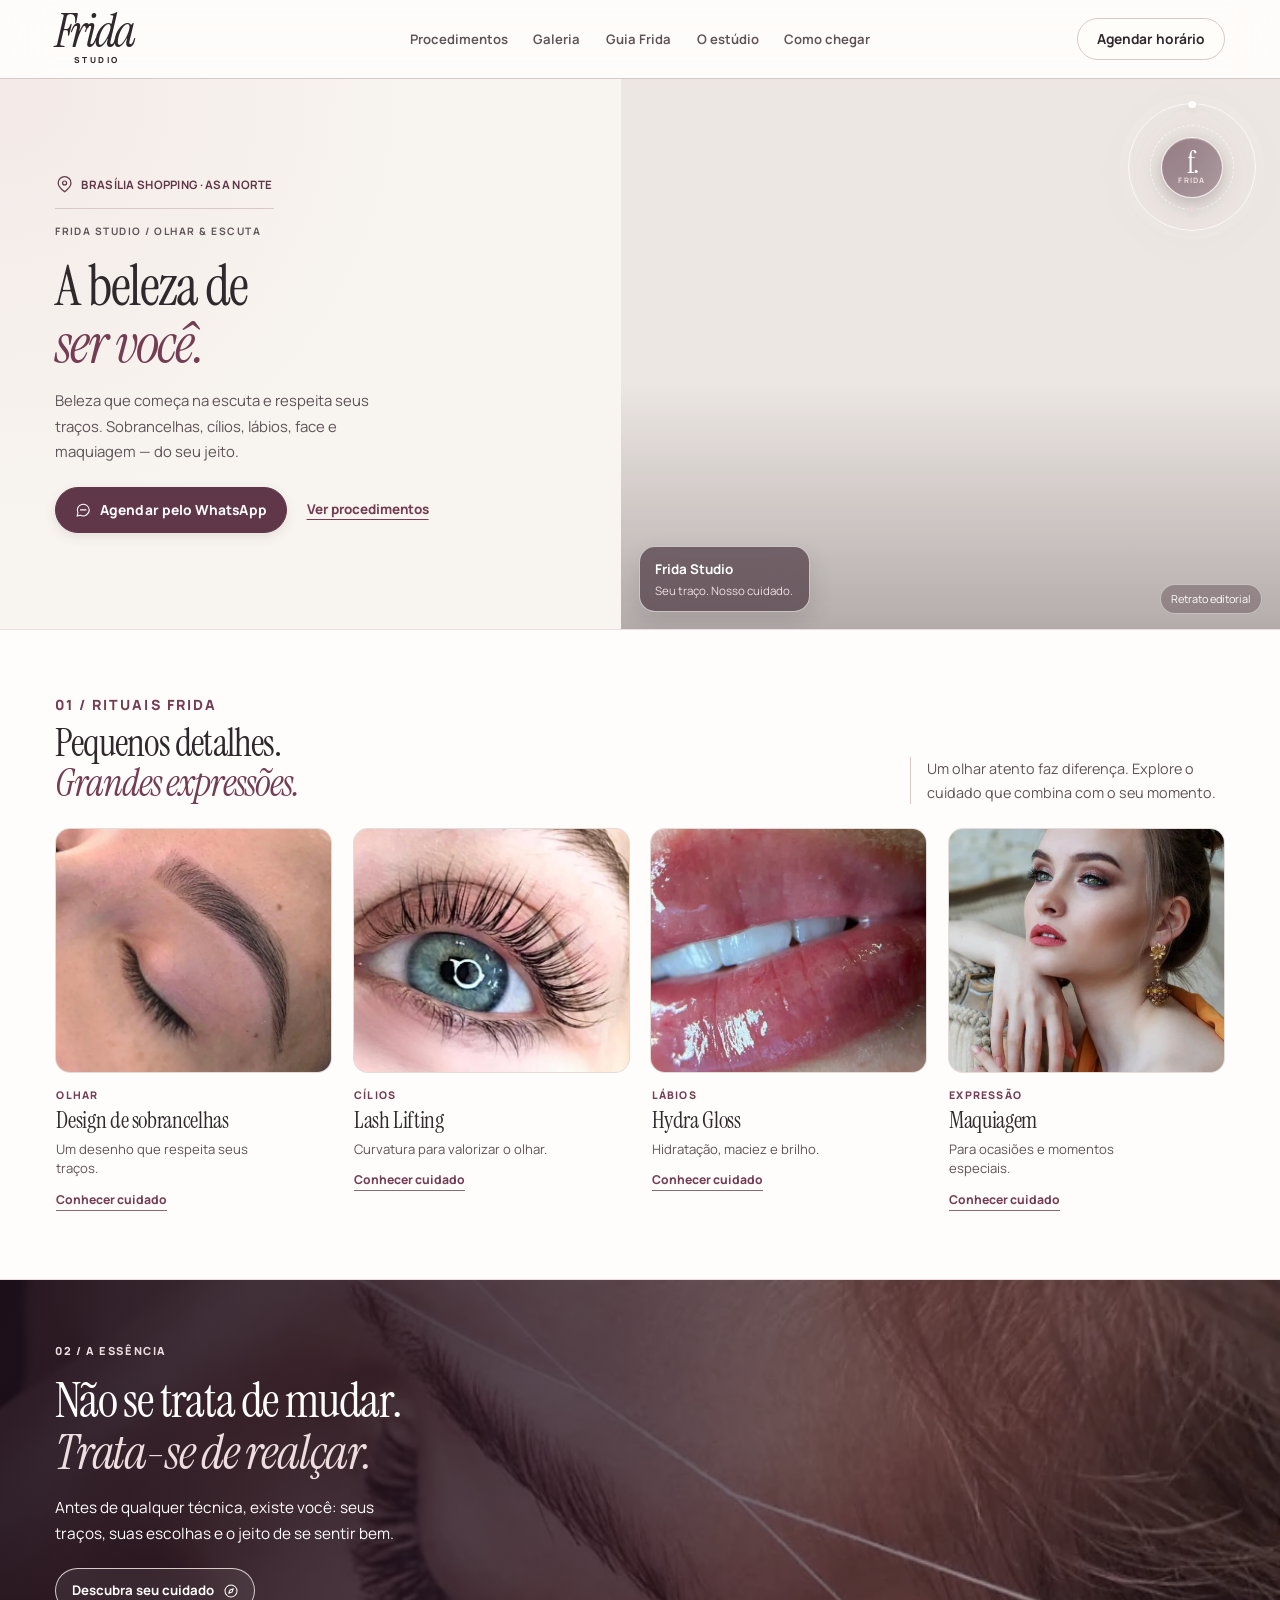
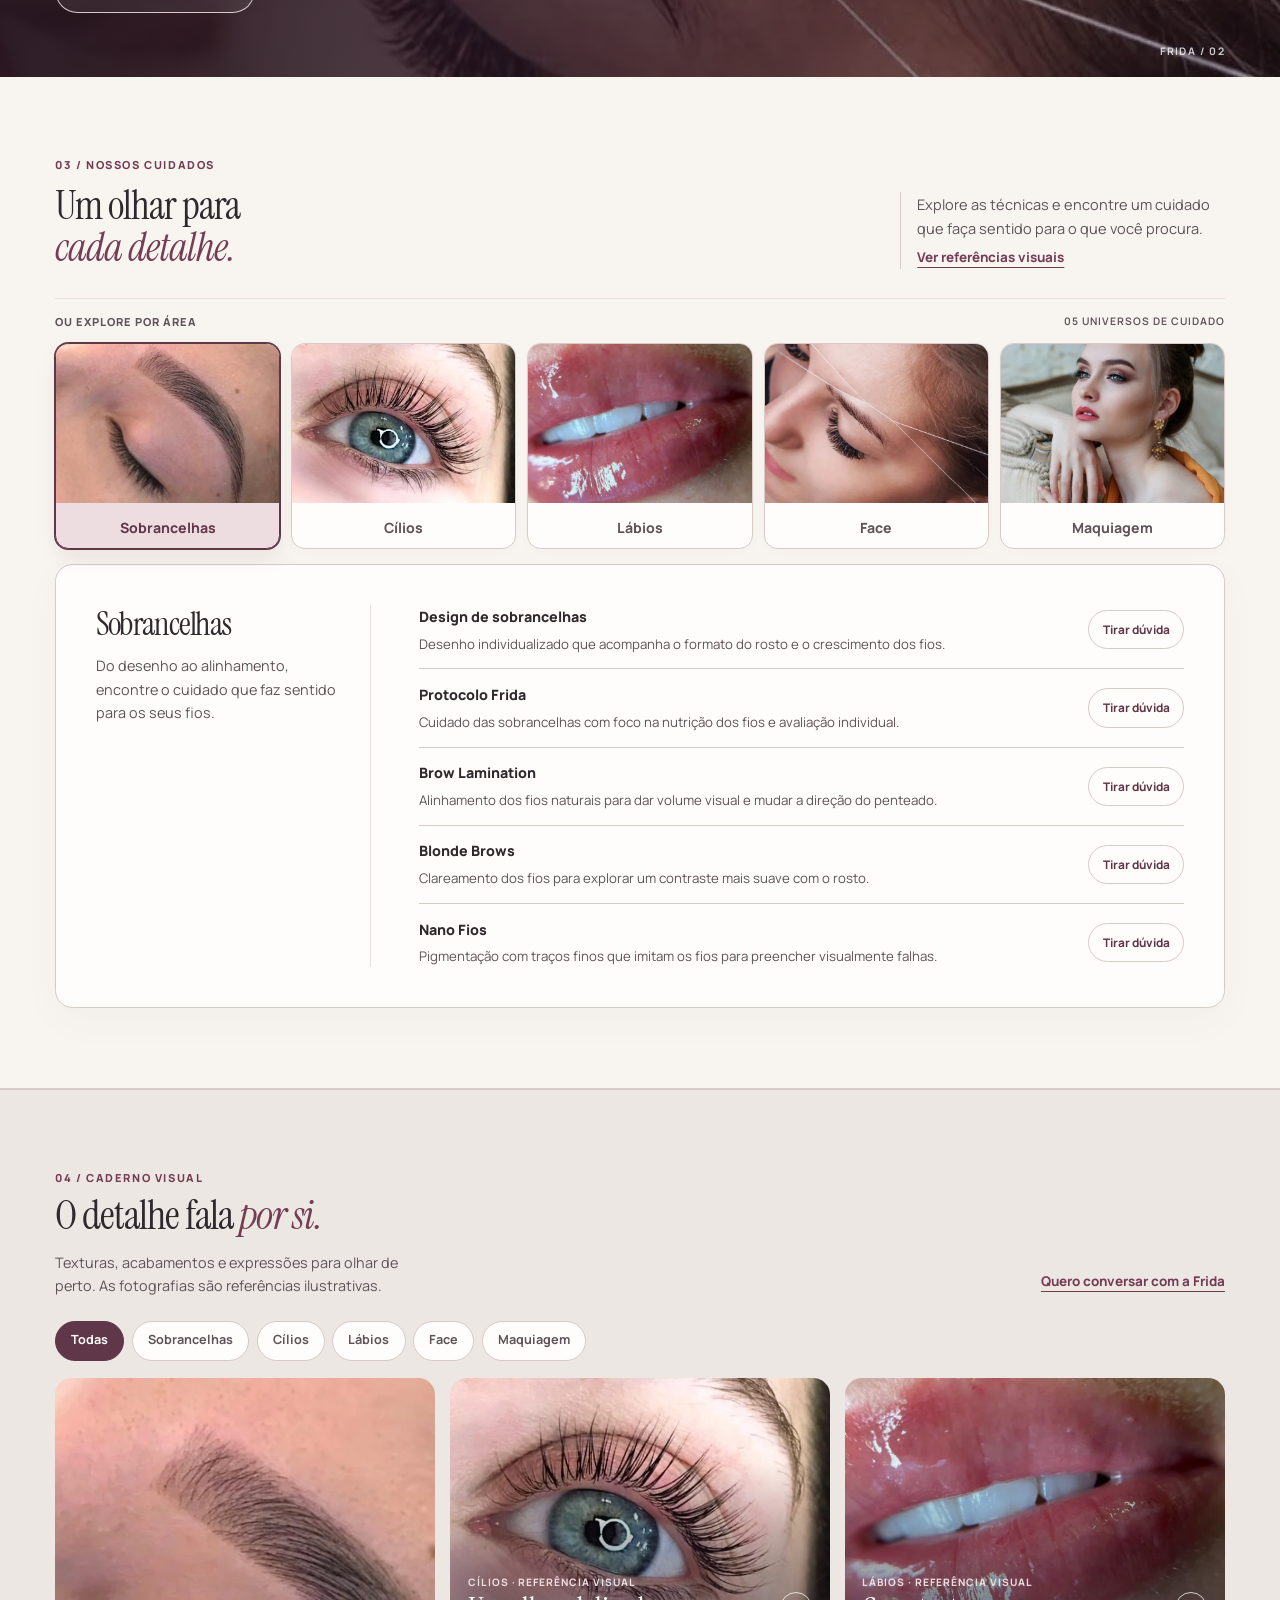
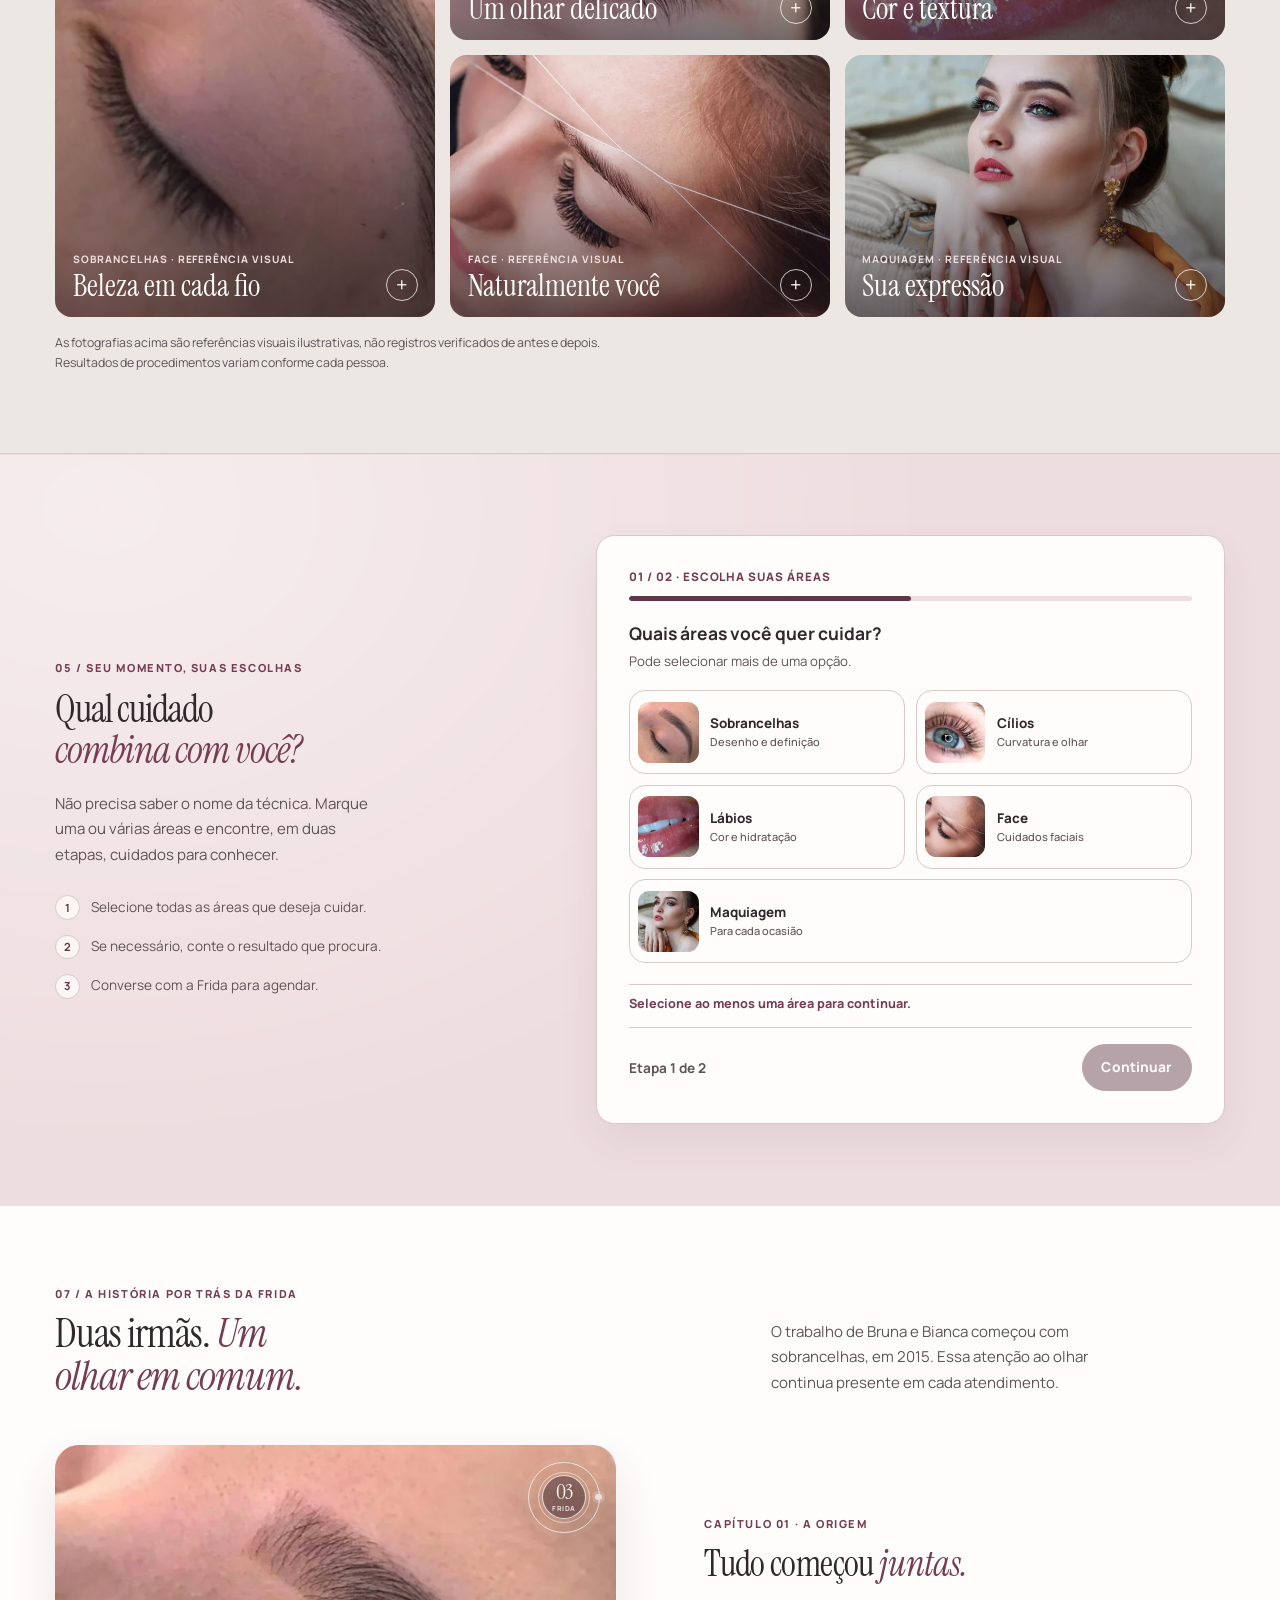
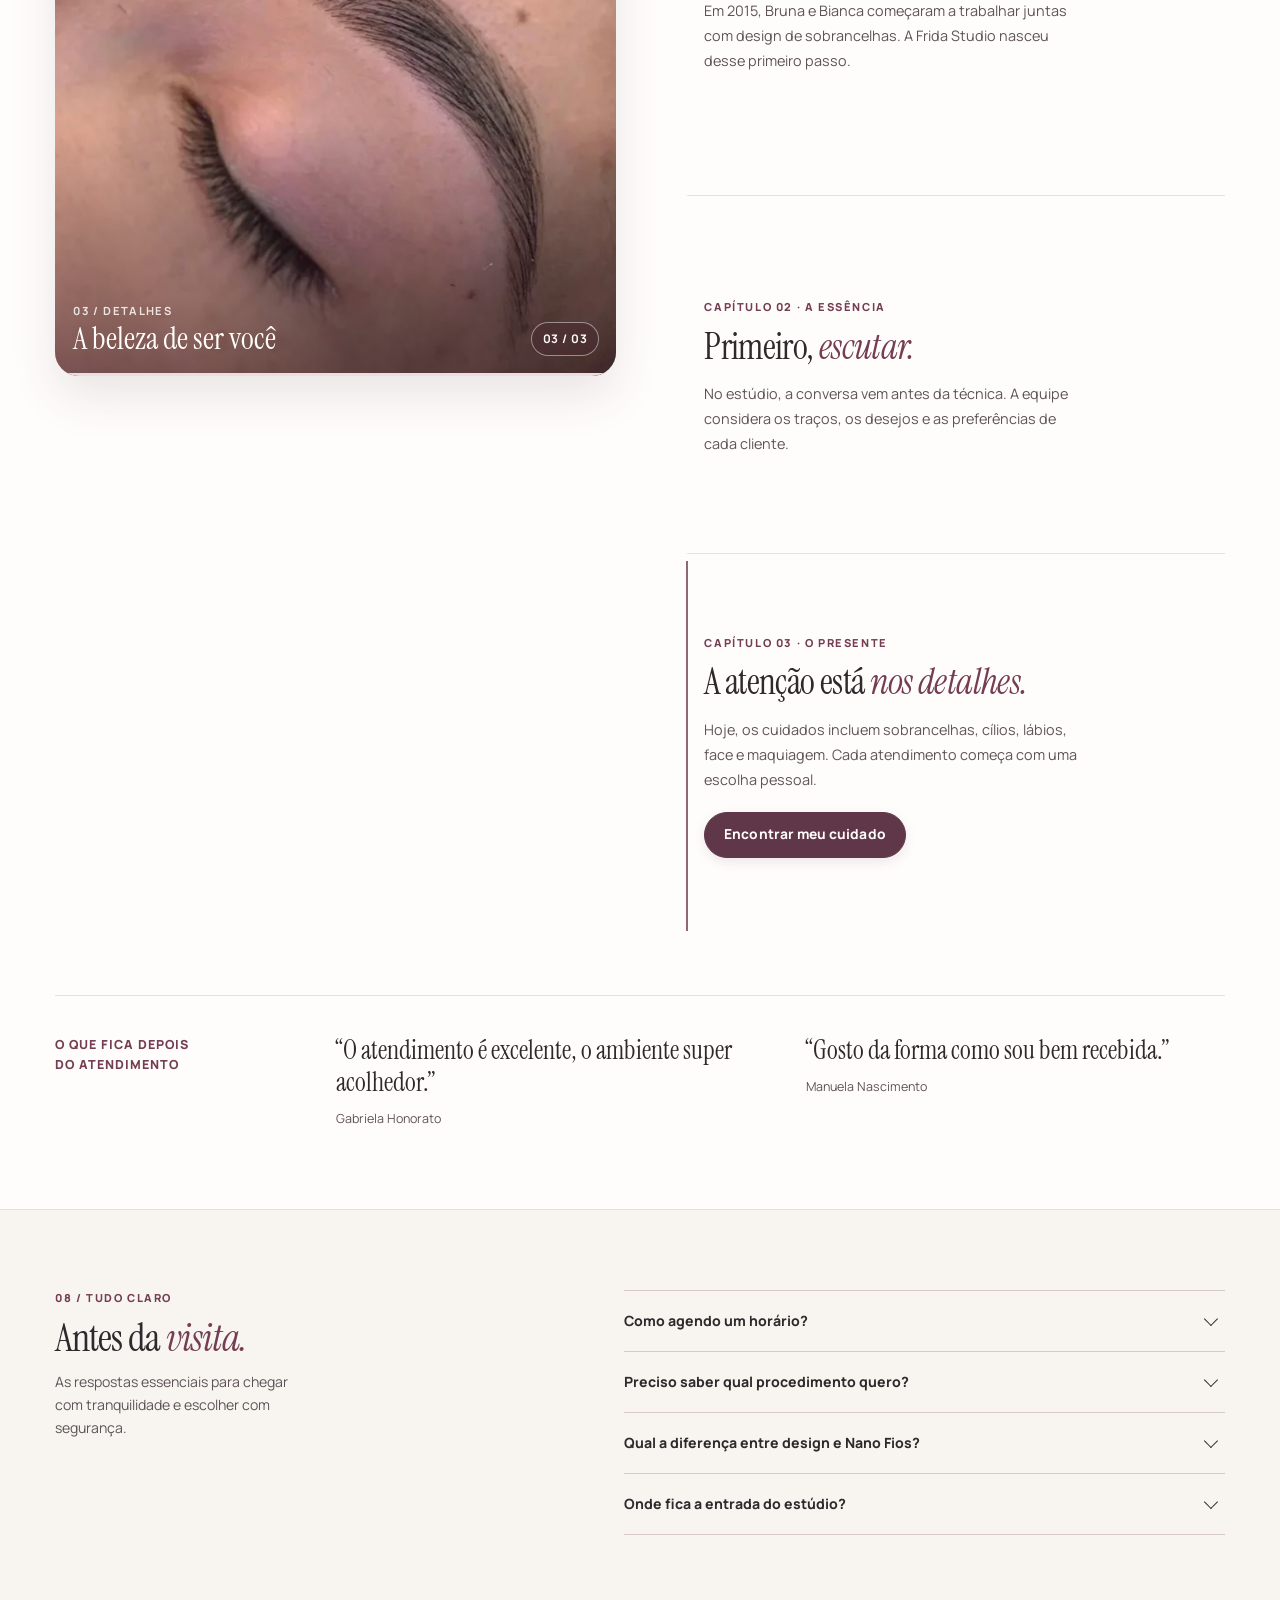
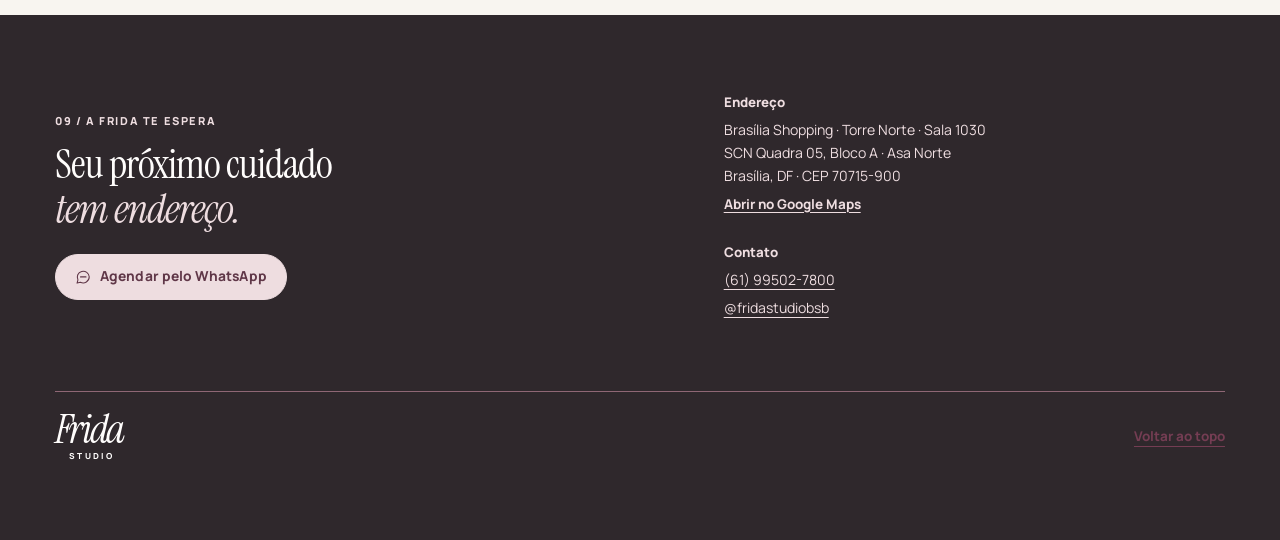
==== commit 888c0caa: "feat(frida): delete extra booking form and send all booking CTAs straight to WhatsApp" ====
--- a/index.html
+++ b/index.html
@@ -21,7 +21,7 @@
   <link rel="stylesheet" href="assets/tokens.css?v=20261121-conversion1">
   <link rel="stylesheet" href="assets/styles.css?v=018adc1159ec">
   <link rel="stylesheet" href="assets/v3.css?v=20261121-atelier1">
-  <link rel="stylesheet" href="assets/experience.css?v=20261121-conversion1">
+  <link rel="stylesheet" href="assets/experience.css?v=20261121-nobook1">
   <link rel="stylesheet" href="assets/cinematic.css?v=20261121-atelier1">
   <link rel="stylesheet" href="assets/art-direction.css?v=20261121-rail1">
   <link rel="stylesheet" href="assets/service-explorer.css?v=20261121-atelier1">
@@ -29,10 +29,10 @@
   <script src="assets/app.js?v=20261121-conversion1" defer></script>
   <script src="assets/v3.js?v=20261121-rail1" defer></script>
   <script src="assets/results.js?v=20261120-v1" defer></script>
-  <script src="assets/experience.js?v=20261121-multi1" defer></script>
+  <script src="assets/experience.js?v=20261121-nobook1" defer></script>
   <script src="assets/cinematic.js?v=20261120-v1" defer></script>
-  <script src="assets/service-explorer.js?v=20261121-multi1" defer></script>
-  <script src="assets/glass-orbits.js?v=20261121-multi1" defer></script>
+  <script src="assets/service-explorer.js?v=20261121-nobook1" defer></script>
+  <script src="assets/glass-orbits.js?v=20261121-nobook1" defer></script>
   <script type="application/ld+json">
   {
     "@context": "https://schema.org",
@@ -275,7 +275,7 @@
           <div class="service-selection-copy"><span class="service-selection-eyebrow">Seu cuidado selecionado</span><strong data-service-selection-name></strong><small>O horário e os valores serão confirmados pela equipe.</small></div>
           <div class="service-selection-actions">
             <button type="button" data-service-change>Trocar cuidado</button>
-            <a class="button button-primary" data-service-selection-book href="#agendamento">Preparar agendamento</a>
+            <a class="button button-primary" data-service-selection-book href="https://wa.me/5561995027800?text=Ol%C3%A1%21%20Gostaria%20de%20conversar%20sobre%20os%20cuidados%20da%20Frida%20Studio%20e%20consultar%20hor%C3%A1rios." target="_blank" rel="noopener noreferrer">Agendar no WhatsApp</a>
           </div>
         </div>
       </div>
@@ -294,7 +294,7 @@
             <div><span>Antes de decidir</span><p data-service-note></p></div>
           </div>
           <div class="service-dialog-actions">
-            <a class="button button-primary" href="#agendamento" data-service-book>Escolher este cuidado</a>
+            <a class="button button-primary" href="https://wa.me/5561995027800?text=Ol%C3%A1%21%20Gostaria%20de%20conversar%20sobre%20os%20cuidados%20da%20Frida%20Studio%20e%20consultar%20hor%C3%A1rios." target="_blank" rel="noopener noreferrer" data-service-book>Consultar no WhatsApp</a>
             <a class="service-dialog-whatsapp" data-service-whatsapp href="https://wa.me/5561995027800" target="_blank" rel="noopener noreferrer">Perguntar no WhatsApp</a>
           </div>
           <p class="service-dialog-disclaimer">A equipe orienta a escolha e confirma valores, duração e disponibilidade.</p>
@@ -306,7 +306,7 @@
       <div class="shell">
         <div class="gallery-heading">
           <div><p class="eyebrow">04 / Caderno visual</p><h2 id="gallery-title">O detalhe fala <em>por si.</em></h2><p>Texturas, acabamentos e expressões para olhar de perto. As fotografias são referências ilustrativas.</p></div>
-          <a class="text-link" href="#agendamento">Quero conversar com a Frida</a>
+          <a class="text-link" href="https://wa.me/5561995027800?text=Ol%C3%A1%21%20Gostaria%20de%20conversar%20sobre%20os%20cuidados%20da%20Frida%20Studio%20e%20consultar%20hor%C3%A1rios." target="_blank" rel="noopener noreferrer">Quero conversar com a Frida</a>
         </div>
         <div class="gallery-filters" role="group" aria-label="Filtrar imagens por cuidado">
           <button class="gallery-filter is-active" type="button" data-gallery-filter="todas" aria-pressed="true">Todas</button>
@@ -402,51 +402,6 @@
       </div>
     </section>
 
-    <section class="booking section" id="agendamento" aria-labelledby="booking-title">
-      <div class="shell booking-layout">
-        <div class="booking-intro">
-          <p class="eyebrow">06 / Seu tempo, seu cuidado</p>
-          <h2 id="booking-title">Vamos conversar <em>sobre você?</em></h2>
-          <p>Selecione um cuidado ou leve vários do Guia Frida. Depois, escolha o período de preferência para conversar com a equipe.</p>
-          <div class="frida-booking-lens" data-booking-lens>
-            <span class="frida-booking-lens-title">Seu próximo cuidado <span class="frida-booking-lens-pulse" aria-hidden="true"></span></span>
-            <div class="frida-booking-lens-reading"><strong data-booking-lens-choice>Seu ritual, no seu tempo</strong><span class="frida-booking-lens-mark" aria-hidden="true"><span></span></span></div>
-            <small data-booking-lens-period>Escolha um serviço e seu período preferido</small>
-          </div>
-          <div class="booking-confidence"><svg class="icon" aria-hidden="true"><use href="#icon-message"/></svg><span>Agendamento e disponibilidade são confirmados diretamente pela equipe no WhatsApp.</span></div>
-        </div>
-        <div class="booking-card">
-          <div class="booking-card-top"><span>01 — Seu atendimento</span><span>Frida Studio · Brasília Shopping</span></div>
-          <form id="booking-form" class="booking-form" aria-label="Preparar mensagem de agendamento">
-            <label class="booking-field" for="booking-procedure"><span>Qual procedimento deseja consultar?</span><select id="booking-procedure" name="procedimento">
-                  <option value="">Ainda estou escolhendo</option>
-                  <option value="Design de sobrancelhas">Design de sobrancelhas</option>
-                  <option value="Protocolo Frida">Protocolo Frida</option>
-                  <option value="Brow Lamination">Brow Lamination</option>
-                  <option value="Blonde Brows">Blonde Brows</option>
-                  <option value="Nano Fios">Nano Fios</option>
-                  <option value="Lash Lifting">Lash Lifting</option>
-                  <option value="Hydra Gloss">Hydra Gloss</option>
-                  <option value="Nano Lips">Nano Lips</option>
-                  <option value="Epilação facial">Epilação facial</option>
-                  <option value="Maquiagem Social">Maquiagem Social</option>
-                  <option value="Maquiagem Express">Maquiagem Express</option>
-                  <option value="Maquiagem Artística">Maquiagem Artística</option>
-            </select></label>
-            <fieldset class="booking-period"><legend>Qual período prefere?</legend><div class="booking-period-options">
-              <label><input type="radio" name="periodo" value="Sem preferência" checked><span>Sem preferência</span></label>
-              <label><input type="radio" name="periodo" value="Manhã"><span>Manhã</span></label>
-              <label><input type="radio" name="periodo" value="Tarde"><span>Tarde</span></label>
-            </div></fieldset>
-            <label class="booking-field" for="booking-date"><span>Tem um dia em mente? <small>Opcional</small></span><input id="booking-date" type="date" name="dia"></label>
-            <div class="booking-summary"><span class="booking-summary-label">Sua mensagem</span><p data-booking-preview>Olá! Gostaria de agendar um horário na Frida Studio.</p></div>
-            <a class="button button-primary booking-send" data-booking-link href="https://wa.me/5561995027800?text=Ol%C3%A1%21%20Gostaria%20de%20agendar%20um%20hor%C3%A1rio%20na%20Frida%20Studio." target="_blank" rel="noopener noreferrer"><svg class="icon" aria-hidden="true"><use href="#icon-message"/></svg> Consultar horários pelo WhatsApp</a>
-            <p class="booking-note">O botão abre o WhatsApp. Nenhum horário é reservado automaticamente.</p>
-          </form>
-        </div>
-      </div>
-    </section>
-
     <section class="studio section cinema-story" id="estudio" aria-labelledby="studio-title">
       <span class="anchor-alias" id="sobre" aria-hidden="true"></span>
       <div class="shell cinema-story-heading" data-cinema-reveal>
@@ -508,7 +463,7 @@
       <div class="shell faq-layout">
         <div class="faq-intro"><p class="eyebrow">08 / Tudo claro</p><h2 id="faq-title">Antes da <em>visita.</em></h2><p>As respostas essenciais para chegar com tranquilidade e escolher com segurança.</p></div>
         <div class="faq-list">
-          <details><summary>Como agendo um horário?</summary><p>Use o formulário rápido da seção Agendamento para informar o procedimento e o período preferido, ou envie uma mensagem diretamente pelo WhatsApp. A equipe confirma valores, disponibilidade e horário com você.</p></details>
+          <details><summary>Como agendo um horário?</summary><p>Fale diretamente com a Frida pelo WhatsApp. Se preferir, use o Guia Frida para escolher as áreas e os cuidados: suas escolhas serão enviadas prontas à equipe, que confirma valores, disponibilidade e horário.</p></details>
           <details><summary>Preciso saber qual procedimento quero?</summary><p>Você pode começar pelo Guia Frida ou contar à equipe o que gostaria de realçar. A escolha é feita com orientação profissional.</p></details>
           <details><summary>Qual a diferença entre design e Nano Fios?</summary><p>O design trabalha o formato e os fios existentes. Nano Fios utiliza pigmento para criar traços finos que imitam os pelos.</p></details>
           <details><summary>Onde fica a entrada do estúdio?</summary><p>Estamos no Brasília Shopping, na Torre Norte, sala 1030. Veja o endereço e abra a rota na seção abaixo.</p></details>
--- a/assets/tokens.css
+++ b/assets/tokens.css
@@ -18,6 +18,9 @@
   --fd-palette-line-soft: #D7C9C6;
   --fd-palette-line-control: #8F6775;
   --fd-palette-bronze-decoration: #A88772;
+  /* WhatsApp green is functional (channel-specific), not an extra brand accent. */
+  --fd-palette-whatsapp: #087547;
+  --fd-palette-whatsapp-hover: #075E44;
 
   /* 02 · Meaning. Use these in components, never primitive values. */
   --fd-bg-page: var(--fd-palette-paper);
@@ -37,6 +40,9 @@
   --fd-action-bg-hover: var(--fd-palette-plum-hover);
   --fd-action-text: var(--fd-palette-ivory);
   --fd-action-secondary-text: var(--fd-palette-plum);
+  --fd-action-whatsapp-bg: var(--fd-palette-whatsapp);
+  --fd-action-whatsapp-hover: var(--fd-palette-whatsapp-hover);
+  --fd-action-whatsapp-fg: var(--fd-palette-ivory);
 
   /* 03 · Type. Editorial headlines; compact, legible UI and body. */
   --fd-font-display: "Instrument Serif", Georgia, "Times New Roman", serif;
@@ -69,6 +75,10 @@
   --fd-radius-small: .75rem;
   --fd-radius-card: 1.125rem;
   --fd-radius-panel: 1.5rem;
+  /* Concentric radii: 28px outer = 16px inner + 12px padding. */
+  --fd-radius-guide-outer: 1.75rem;
+  --fd-radius-guide-inner: 1rem;
+  --fd-radius-guide-inset: .75rem;
   --fd-radius-pill: 999px;
   --fd-stroke: 1px;
   --fd-touch-min: 44px;
--- a/assets/experience.css
+++ b/assets/experience.css
@@ -299,3 +299,202 @@
   .guide-goal-group .guide-choice { min-height:2.8rem; }
   .guide-result-picks > li { padding:.75rem .85rem; }
 }
+
+
+
+/* Frida Atelier · Guide conversion and concentric geometry (V3.9)
+   Apple's nested-shape principle: 28px parent - 12px inset = 16px child.
+   Keep the approved first-step treatment cards unchanged.
+   WhatsApp green denotes a communication channel, not a replacement brand palette. */
+.guide-form.is-result-step {
+  border-radius:var(--fd-radius-guide-outer);
+  background:var(--fd-bg-surface);
+}
+.guide-result > [data-guide-title] {
+  color:var(--fd-text-primary);
+  font-size:clamp(1.95rem,3vw,2.65rem);
+  letter-spacing:-.03em;
+  line-height:1.08;
+  max-width:23ch;
+  overflow-wrap:normal;
+  border:0;
+  box-shadow:none;
+}
+.guide-result > [data-guide-title]:focus { outline:none; }
+.guide-result > [data-guide-description] {
+  color:var(--fd-text-secondary);
+  font-size:.93rem;
+  line-height:1.65;
+  max-width:52ch;
+}
+.guide-result-contact {
+  display:grid;
+  gap:.6rem;
+  margin:1.15rem 0 1.45rem;
+  padding:var(--fd-radius-guide-inset);
+  border-radius:var(--fd-radius-guide-outer);
+  border:1px solid var(--fd-border-decorative);
+  background:var(--fd-bg-page);
+}
+.guide-result-contact-label {
+  color:var(--fd-text-on-selection);
+  font:800 .72rem/1.3 var(--fd-font-body);
+  text-transform:uppercase;
+  letter-spacing:.09em;
+  padding:.2rem .35rem 0;
+}
+.guide-whatsapp-primary {
+  display:inline-flex;
+  align-items:center;
+  justify-content:center;
+  gap:.72rem;
+  width:100%;
+  min-height:3.6rem;
+  padding:.82rem 1.15rem;
+  border:1px solid var(--fd-action-whatsapp-hover);
+  border-radius:var(--fd-radius-guide-inner);
+  color:var(--fd-action-whatsapp-fg);
+  background:var(--fd-action-whatsapp-bg);
+  font:800 .93rem/1.25 var(--fd-font-body);
+  text-align:center;
+  text-decoration:none;
+  box-shadow:0 7px 18px rgba(7,94,68,.16),inset 0 1px 0 rgba(255,255,255,.2);
+  transition:background-color var(--fd-motion-short) var(--fd-ease),
+             box-shadow var(--fd-motion-short) var(--fd-ease),
+             transform var(--fd-motion-short) var(--fd-ease);
+}
+.guide-whatsapp-primary svg {
+  width:1.35rem;
+  height:1.35rem;
+  flex:none;
+}
+.guide-whatsapp-primary:hover {
+  background:var(--fd-action-whatsapp-hover);
+  color:var(--fd-action-whatsapp-fg);
+  box-shadow:0 9px 19px rgba(7,94,68,.22);
+  transform:translateY(-1px);
+}
+.guide-whatsapp-primary:active { transform:translateY(0); }
+.guide-whatsapp-primary:focus-visible {
+  outline:3px solid var(--fd-border-focus);
+  outline-offset:3px;
+}
+.guide-result-contact small {
+  color:var(--fd-text-secondary);
+  font:600 .76rem/1.5 var(--fd-font-body);
+  text-align:center;
+  max-width:46ch;
+  margin-inline:auto;
+}
+.guide-result-picks:not([hidden]) { gap:.66rem; margin:.9rem 0 .8rem; }
+.guide-result-picks > li {
+  border-radius:var(--fd-radius-guide-inner);
+  background:var(--fd-bg-surface);
+  padding:1rem 1.05rem;
+  border-left:3px solid var(--fd-action-bg);
+}
+.guide-result-picks .guide-result-pick-context {
+  font:800 .69rem/1.4 var(--fd-font-body);
+  color:var(--fd-text-on-selection);
+  text-transform:uppercase;
+  letter-spacing:.075em;
+}
+.guide-result-picks strong { font-size:.9rem; }
+.guide-result-picks span { font-size:.84rem; }
+.guide-result-note { font-size:.8rem; margin:.9rem 0;line-height:1.55; }
+.guide-result-actions {
+  padding-top:.75rem;
+  border-top:1px solid var(--fd-border-decorative);
+}
+.guide-result-actions .plain-button {
+  color:var(--fd-action-secondary-text);
+  min-height:2.75rem;
+  font-weight:750;
+}
+
+/* The second step is genuinely multi-select. A set of checkboxes is a more
+   truthful control than radio buttons when care goals may be combined. */
+.guide-form [data-guide-step="goal"] > .guide-area-help {
+  max-width:58ch;
+  line-height:1.6;
+  margin-bottom:.9rem;
+}
+.guide-form [data-guide-step="goal"] .guide-goal-group {
+  border:1px solid var(--fd-border-decorative);
+  border-radius:1.25rem;
+  background:var(--fd-bg-page);
+  padding:1rem 1.05rem;
+  margin:.75rem 0;
+}
+.guide-form [data-guide-step="goal"] .guide-goal-group:first-child {
+  border:1px solid var(--fd-border-decorative);
+  margin-top:0;
+  padding-top:1rem;
+}
+.guide-form [data-guide-step="goal"] .guide-goal-heading {
+  color:var(--fd-text-primary);
+  font-size:.85rem;
+  margin-bottom:.8rem;
+}
+.guide-form [data-guide-step="goal"] .guide-choices {
+  gap:.5rem;
+  margin:0;
+}
+.guide-form [data-guide-step="goal"] .guide-choice {
+  min-height:2.8rem;
+  border-radius:var(--fd-radius-pill);
+  background:var(--fd-bg-surface);
+  border-color:var(--fd-border-control);
+  font-size:.83rem;
+  transition:background-color var(--fd-motion-short) var(--fd-ease),
+             border-color var(--fd-motion-short) var(--fd-ease);
+}
+.guide-form [data-guide-step="goal"] .guide-choice:has(input:checked) {
+  background:var(--fd-bg-selection);
+  color:var(--fd-text-on-selection);
+  border-color:var(--fd-border-focus);
+  box-shadow:inset 0 0 0 1px var(--fd-border-focus);
+}
+.guide-form [data-guide-step="goal"] .guide-choice input {
+  accent-color:var(--fd-action-bg);
+  width:1.05rem;
+  height:1.05rem;
+}
+.guide-form [data-guide-step="goal"] .guide-choice:has(input:focus-visible) {
+  outline:2px solid var(--fd-border-focus);
+  outline-offset:3px;
+}
+
+/* Progressive enhancement: Chromium gets superellipse-like continuity.
+   Safari/Firefox use the standard border-radius values above. */
+@supports (corner-shape:squircle) {
+  .guide-form.is-result-step,
+  .guide-result-contact,
+  .guide-result-picks > li,
+  .guide-form [data-guide-step="goal"] .guide-goal-group,
+  .guide-whatsapp-primary { corner-shape:squircle; }
+}
+@media (max-width:600px) {
+  .guide-form.is-result-step { border-radius:1.5rem; }
+  .guide-result > [data-guide-title] { font-size:clamp(1.72rem,7vw,2.15rem); }
+  .guide-result-contact { margin:1rem 0 1.1rem; }
+  .guide-whatsapp-primary {
+    min-height:3.5rem;
+    font-size:.9rem;
+    padding:.8rem .9rem;
+  }
+  .guide-result-contact small { font-size:.76rem; }
+  .guide-form [data-guide-step="goal"] .guide-goal-group { padding:.85rem .8rem; }
+  .guide-form [data-guide-step="goal"] .guide-choices { display:flex;flex-wrap:wrap; }
+  .guide-form [data-guide-step="goal"] .guide-choice { width:auto; min-height:2.7rem; }
+}
+@media (max-width:360px) {
+  .guide-whatsapp-primary { font-size:.83rem; }
+  .guide-form [data-guide-step="goal"] .guide-choice { width:100%; }
+}
+@media (prefers-reduced-motion:reduce) {
+  .guide-whatsapp-primary,.guide-form [data-guide-step="goal"] .guide-choice {
+    transition:none !important;
+    transform:none !important;
+  }
+}
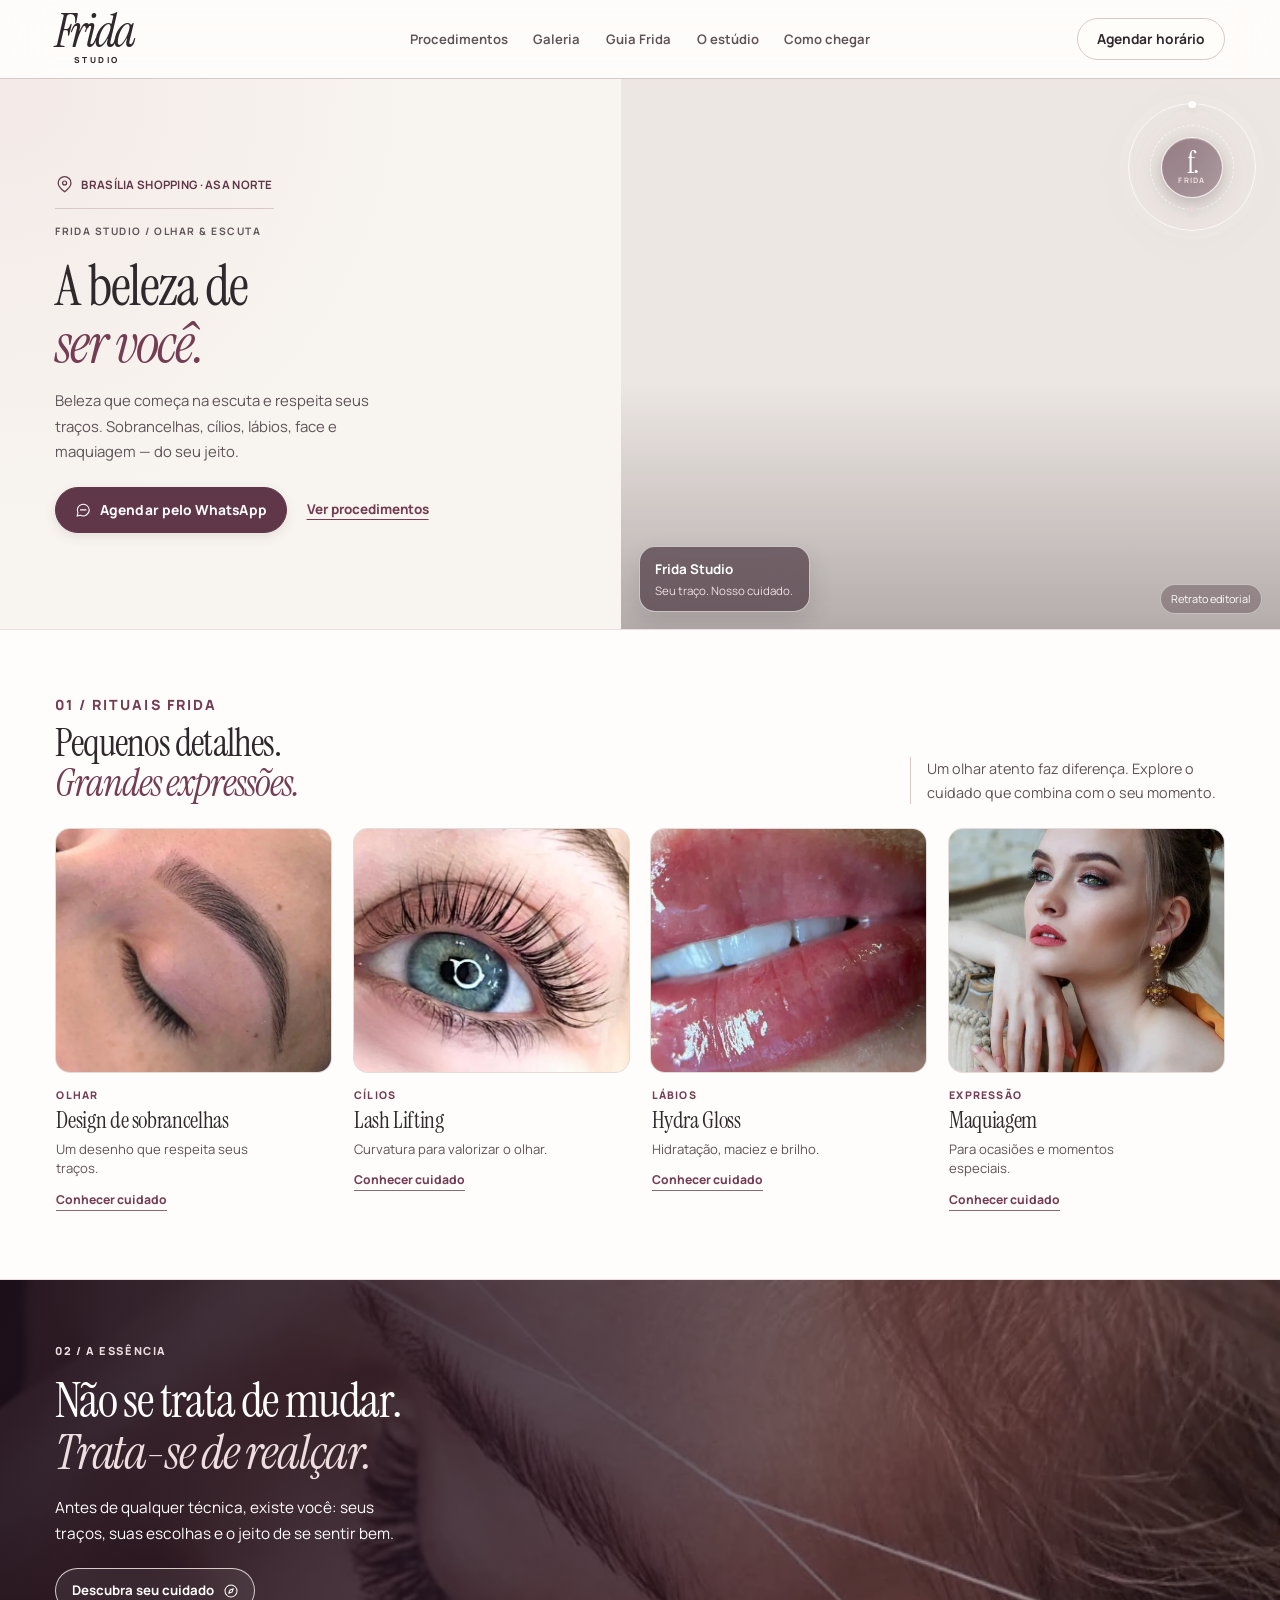
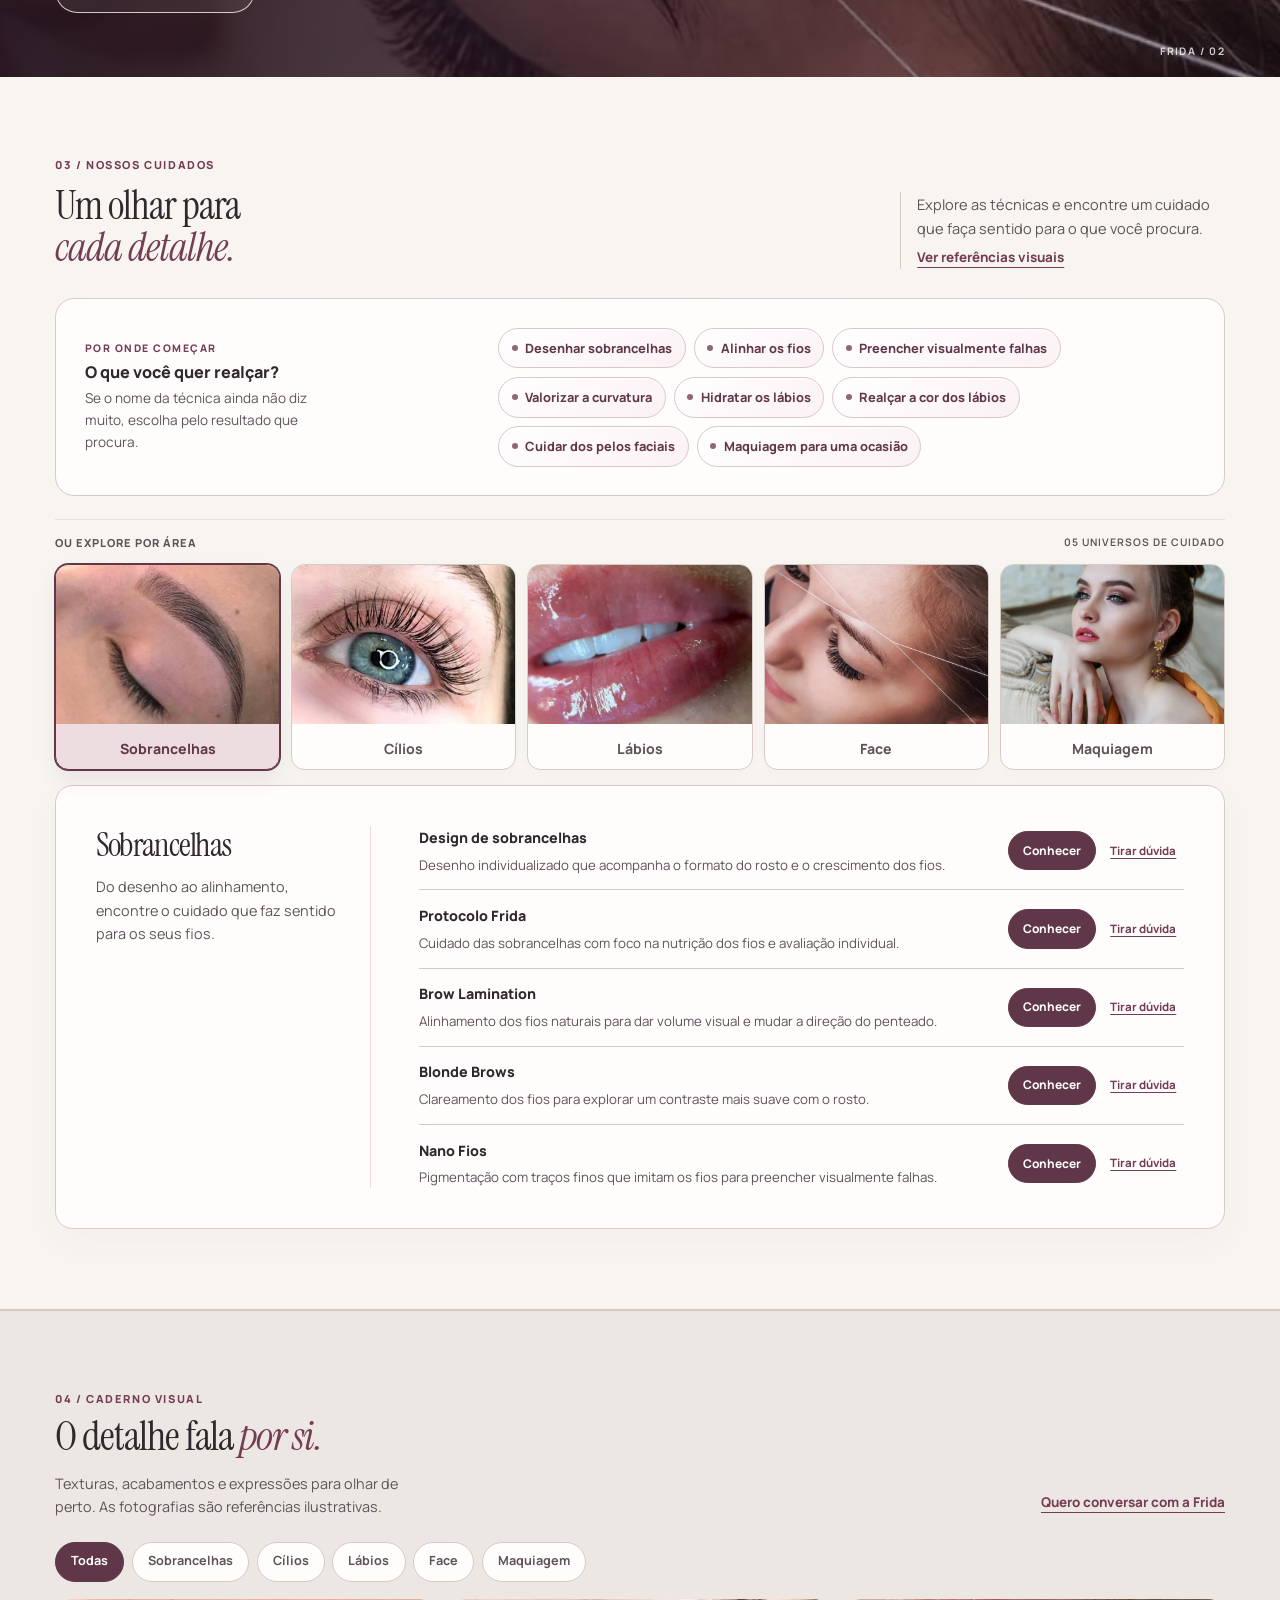
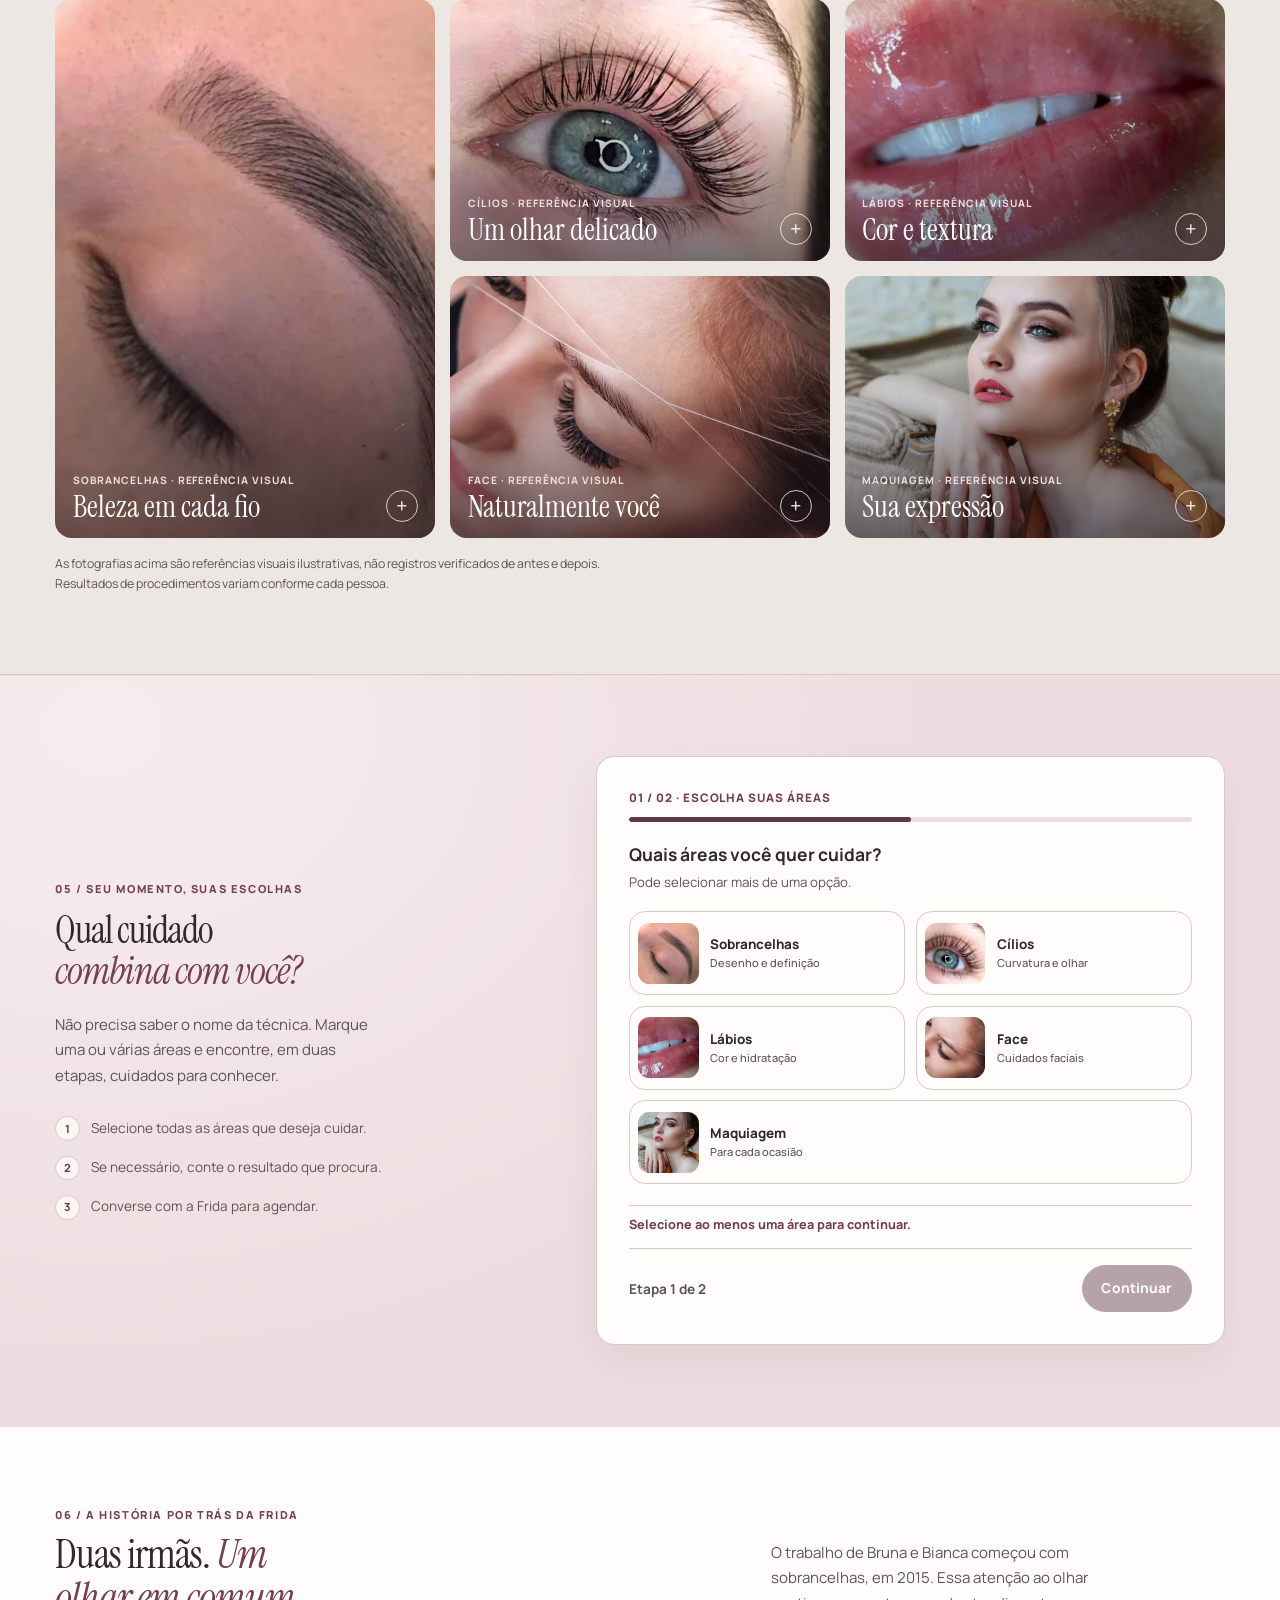
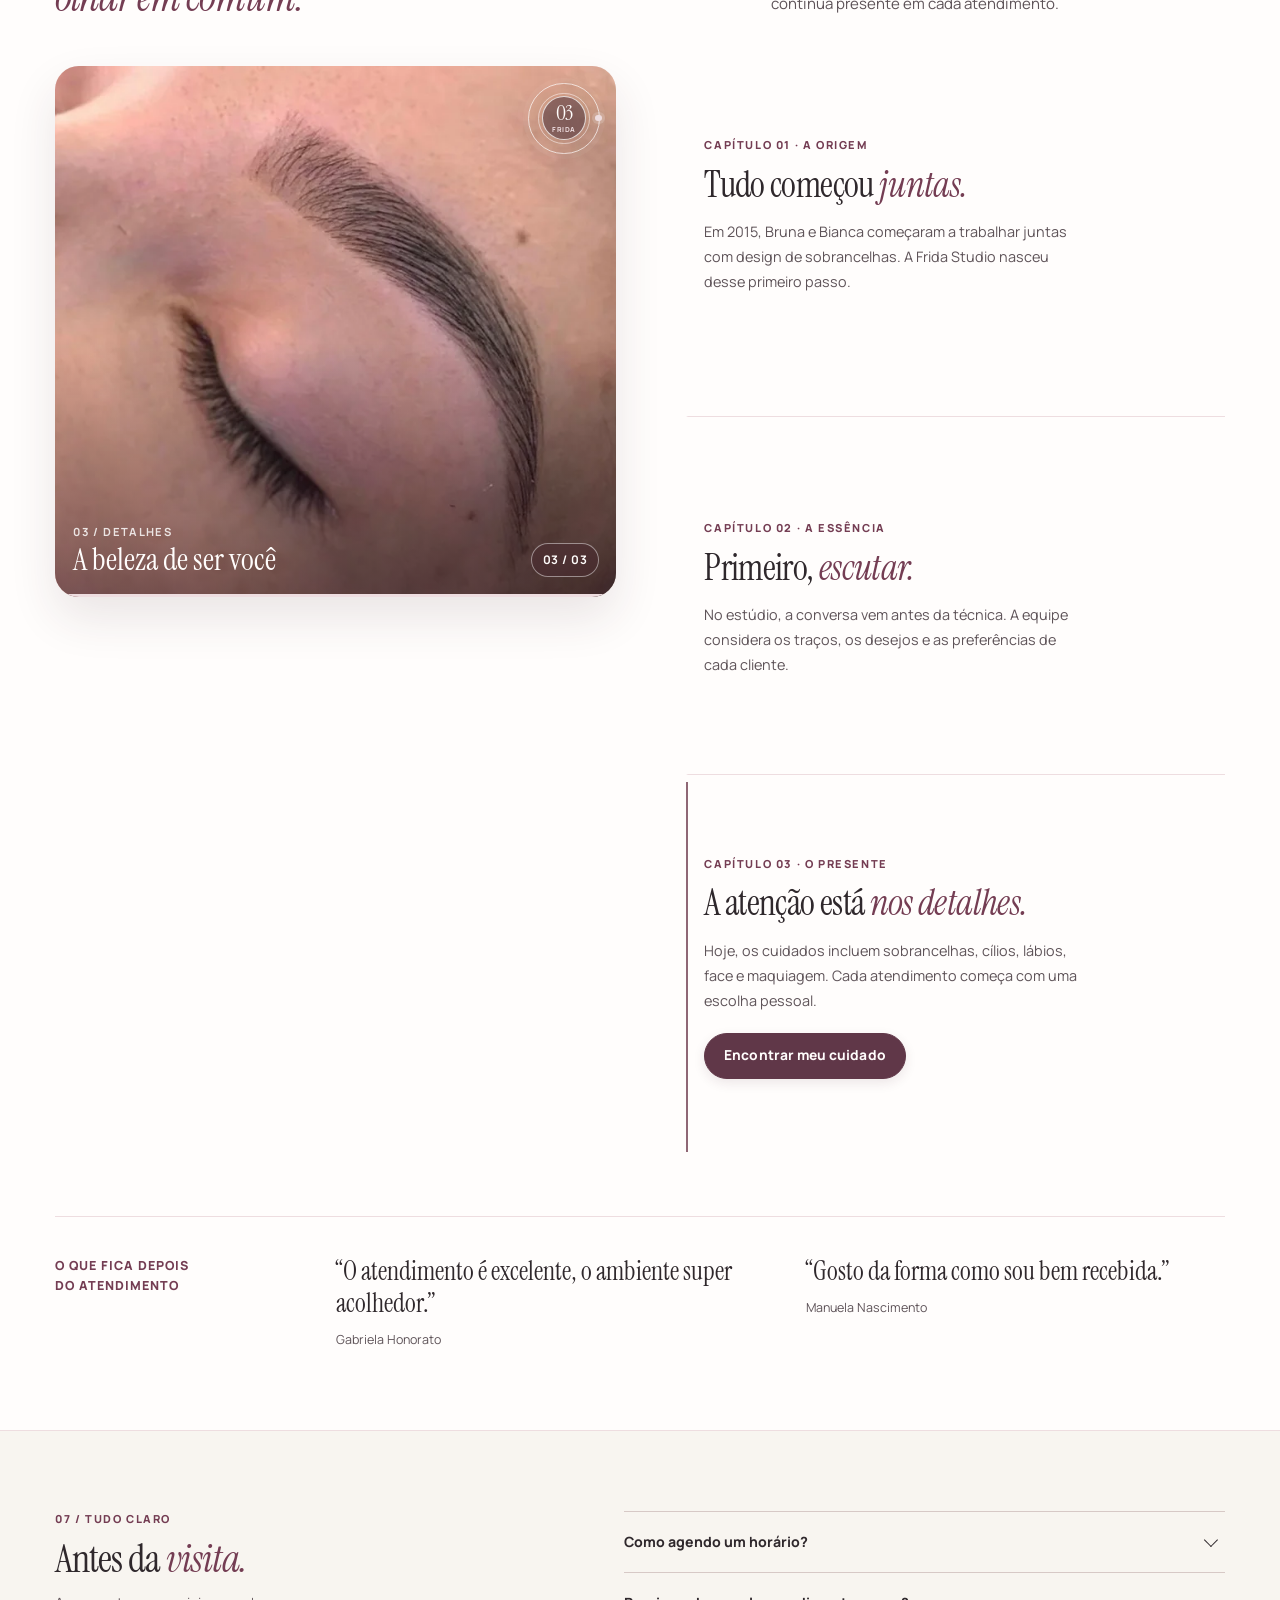
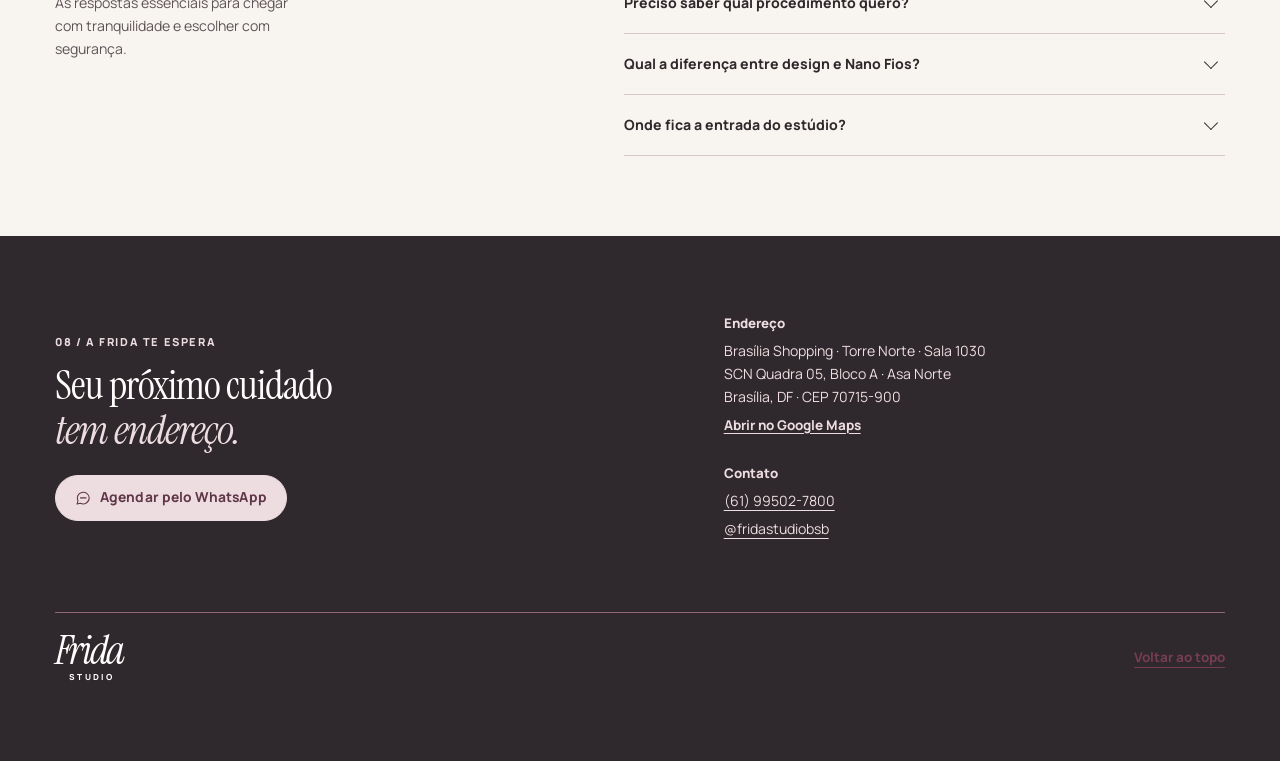
==== commit 3dafcb4e: "polish(frida): restore consecutive section numbering after booking form removal" ====
--- a/index.html
+++ b/index.html
@@ -405,7 +405,7 @@
     <section class="studio section cinema-story" id="estudio" aria-labelledby="studio-title">
       <span class="anchor-alias" id="sobre" aria-hidden="true"></span>
       <div class="shell cinema-story-heading" data-cinema-reveal>
-        <p class="eyebrow">07 / A história por trás da Frida</p>
+        <p class="eyebrow">06 / A história por trás da Frida</p>
         <h2 id="studio-title">Duas irmãs. <em>Um olhar em comum.</em></h2>
         <p>O trabalho de Bruna e Bianca começou com sobrancelhas, em 2015. Essa atenção ao olhar continua presente em cada atendimento.</p>
       </div>
@@ -461,7 +461,7 @@
 
     <section class="faq section" id="perguntas" aria-labelledby="faq-title">
       <div class="shell faq-layout">
-        <div class="faq-intro"><p class="eyebrow">08 / Tudo claro</p><h2 id="faq-title">Antes da <em>visita.</em></h2><p>As respostas essenciais para chegar com tranquilidade e escolher com segurança.</p></div>
+        <div class="faq-intro"><p class="eyebrow">07 / Tudo claro</p><h2 id="faq-title">Antes da <em>visita.</em></h2><p>As respostas essenciais para chegar com tranquilidade e escolher com segurança.</p></div>
         <div class="faq-list">
           <details><summary>Como agendo um horário?</summary><p>Fale diretamente com a Frida pelo WhatsApp. Se preferir, use o Guia Frida para escolher as áreas e os cuidados: suas escolhas serão enviadas prontas à equipe, que confirma valores, disponibilidade e horário.</p></details>
           <details><summary>Preciso saber qual procedimento quero?</summary><p>Você pode começar pelo Guia Frida ou contar à equipe o que gostaria de realçar. A escolha é feita com orientação profissional.</p></details>
@@ -476,7 +476,7 @@
       <span class="anchor-alias" id="contato" aria-hidden="true"></span>
       <div class="shell footer-main">
         <div>
-          <p class="eyebrow">09 / A Frida te espera</p>
+          <p class="eyebrow">08 / A Frida te espera</p>
           <h2 id="visit-title">Seu próximo cuidado <em>tem endereço.</em></h2>
           <a class="button button-primary" href="https://wa.me/5561995027800?text=Ol%C3%A1%21%20Gostaria%20de%20agendar%20um%20hor%C3%A1rio%20na%20Frida%20Studio." target="_blank" rel="noopener noreferrer"><svg class="icon" aria-hidden="true"><use href="#icon-message"/></svg> Agendar pelo WhatsApp</a>
         </div>
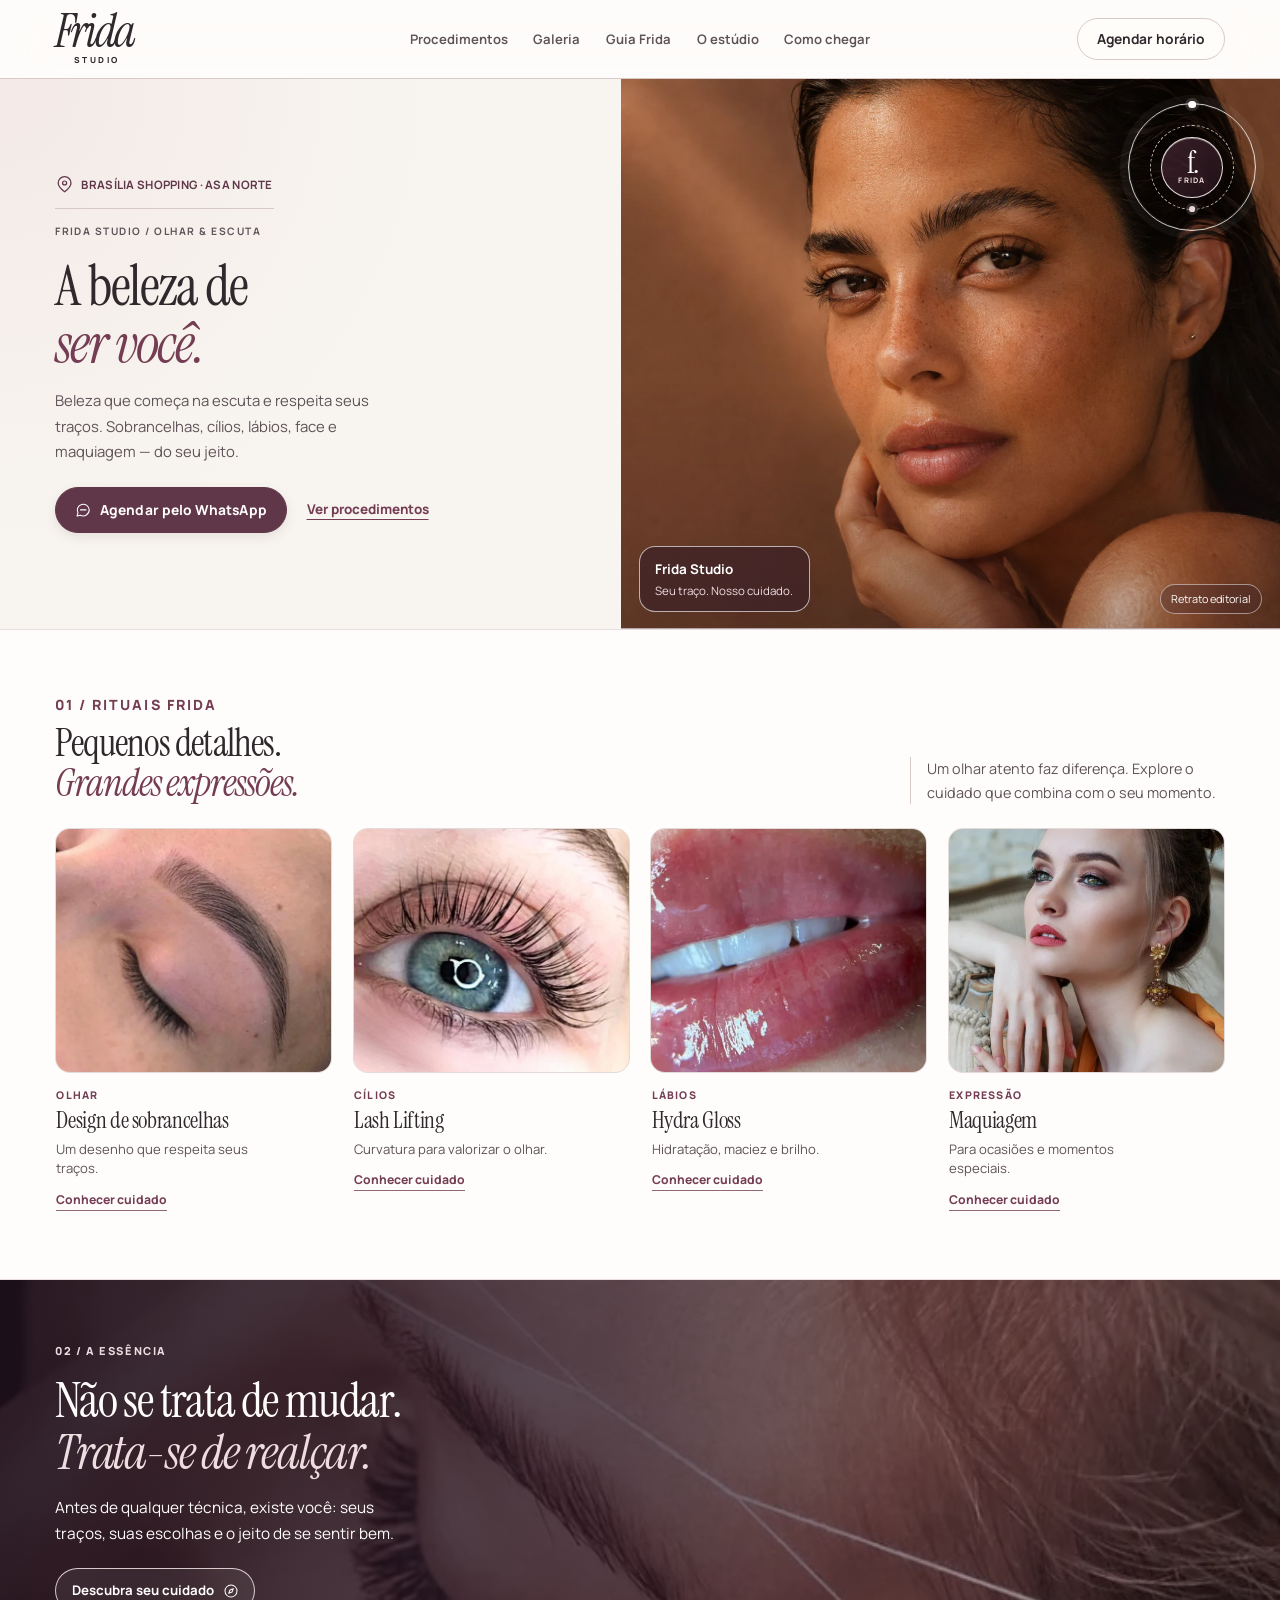
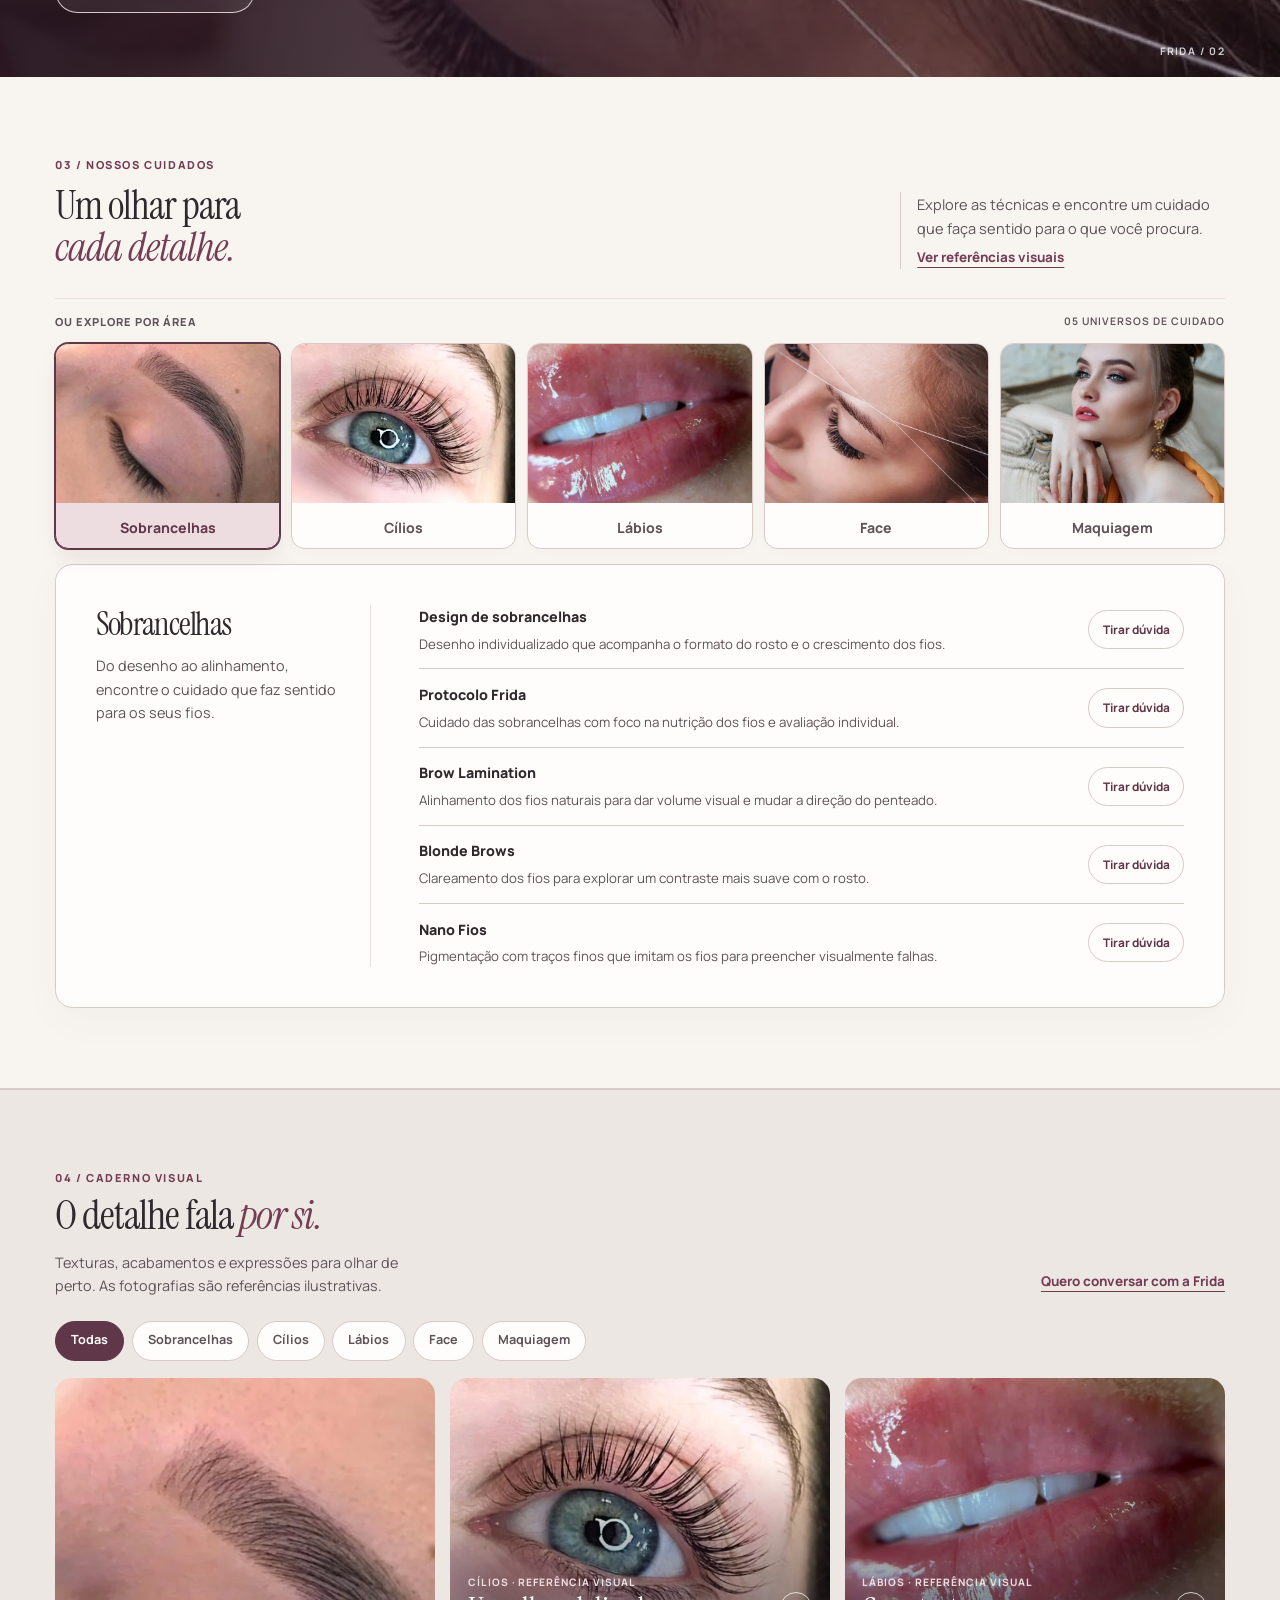
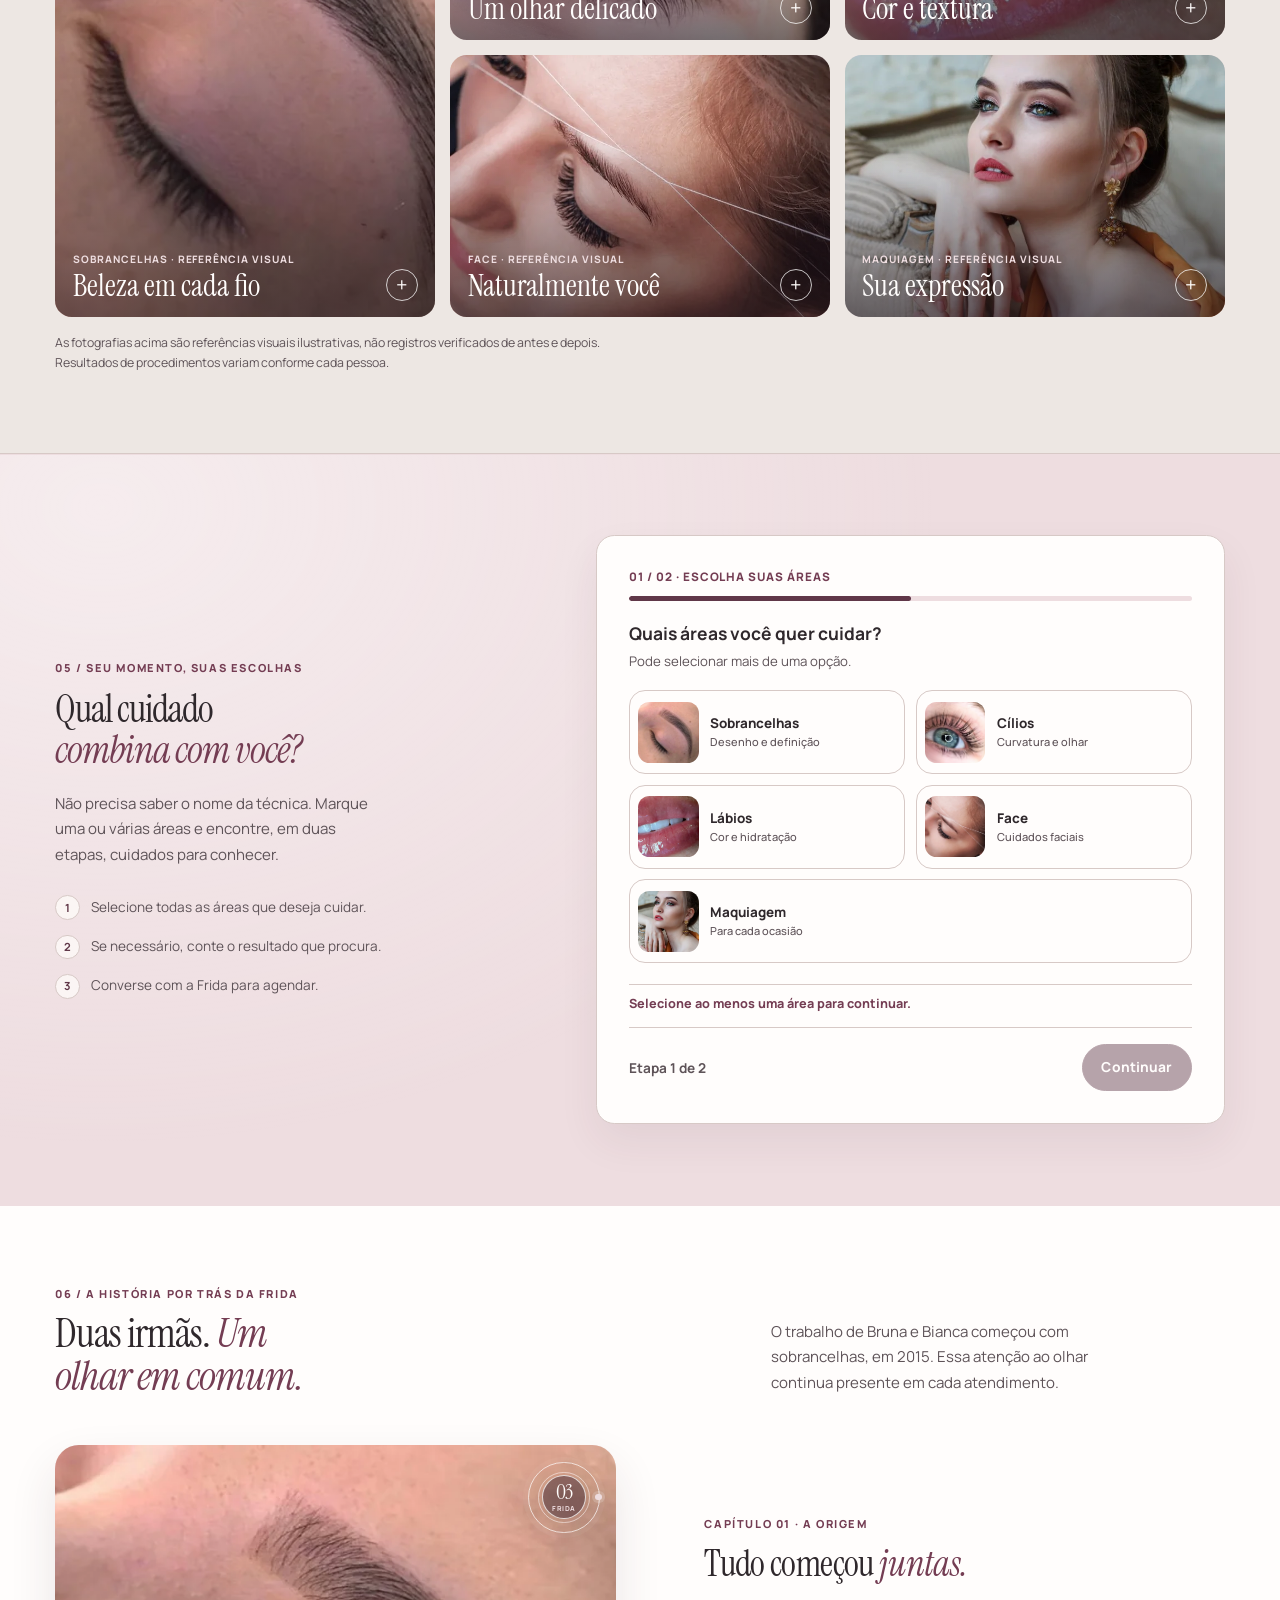
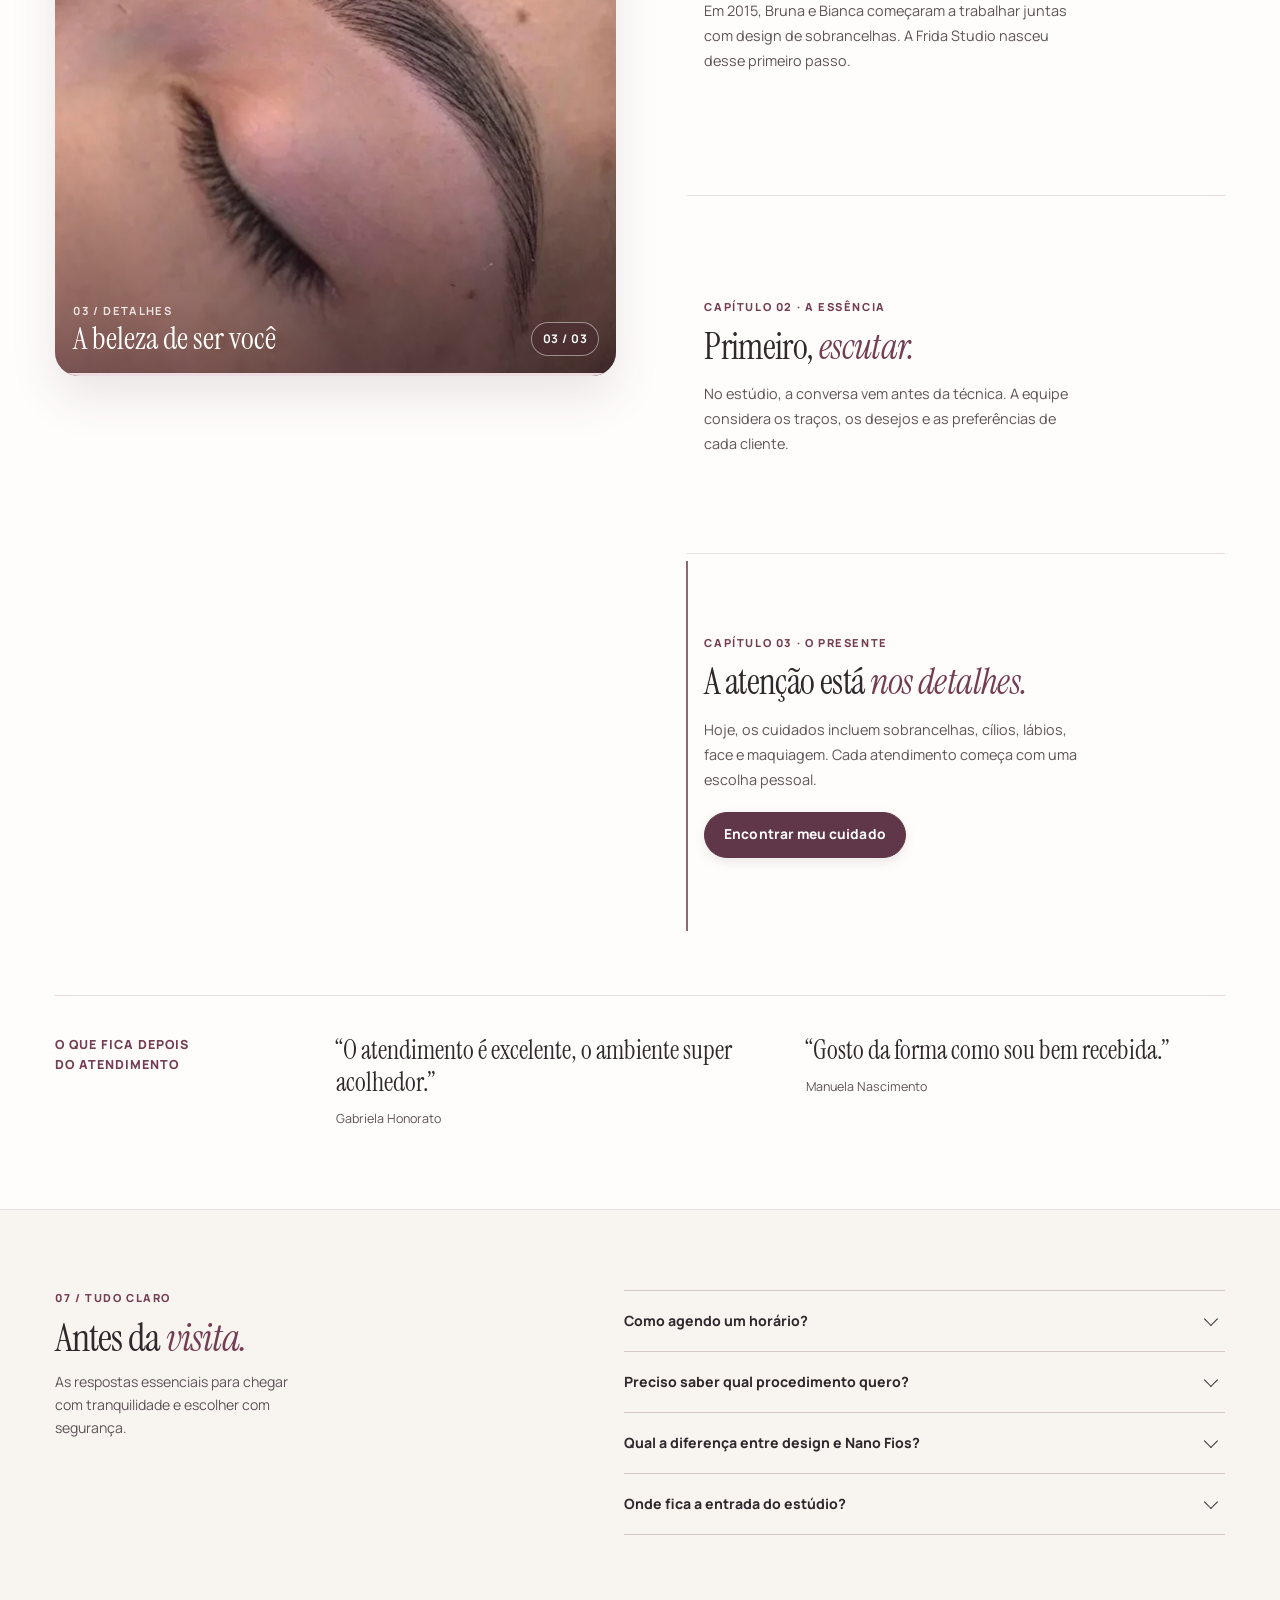
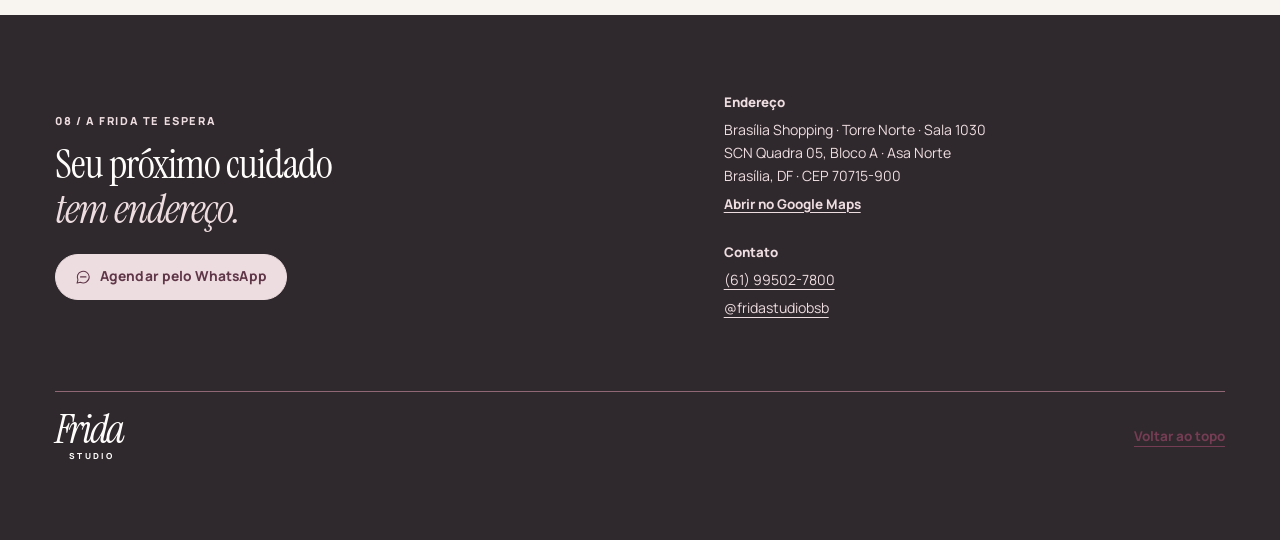
==== commit a45afa11: "ux(frida): remove duplicate WhatsApp action in service details" ====
--- a/index.html
+++ b/index.html
@@ -295,7 +295,7 @@
           </div>
           <div class="service-dialog-actions">
             <a class="button button-primary" href="https://wa.me/5561995027800?text=Ol%C3%A1%21%20Gostaria%20de%20conversar%20sobre%20os%20cuidados%20da%20Frida%20Studio%20e%20consultar%20hor%C3%A1rios." target="_blank" rel="noopener noreferrer" data-service-book>Consultar no WhatsApp</a>
-            <a class="service-dialog-whatsapp" data-service-whatsapp href="https://wa.me/5561995027800" target="_blank" rel="noopener noreferrer">Perguntar no WhatsApp</a>
+            
           </div>
           <p class="service-dialog-disclaimer">A equipe orienta a escolha e confirma valores, duração e disponibilidade.</p>
         </div>
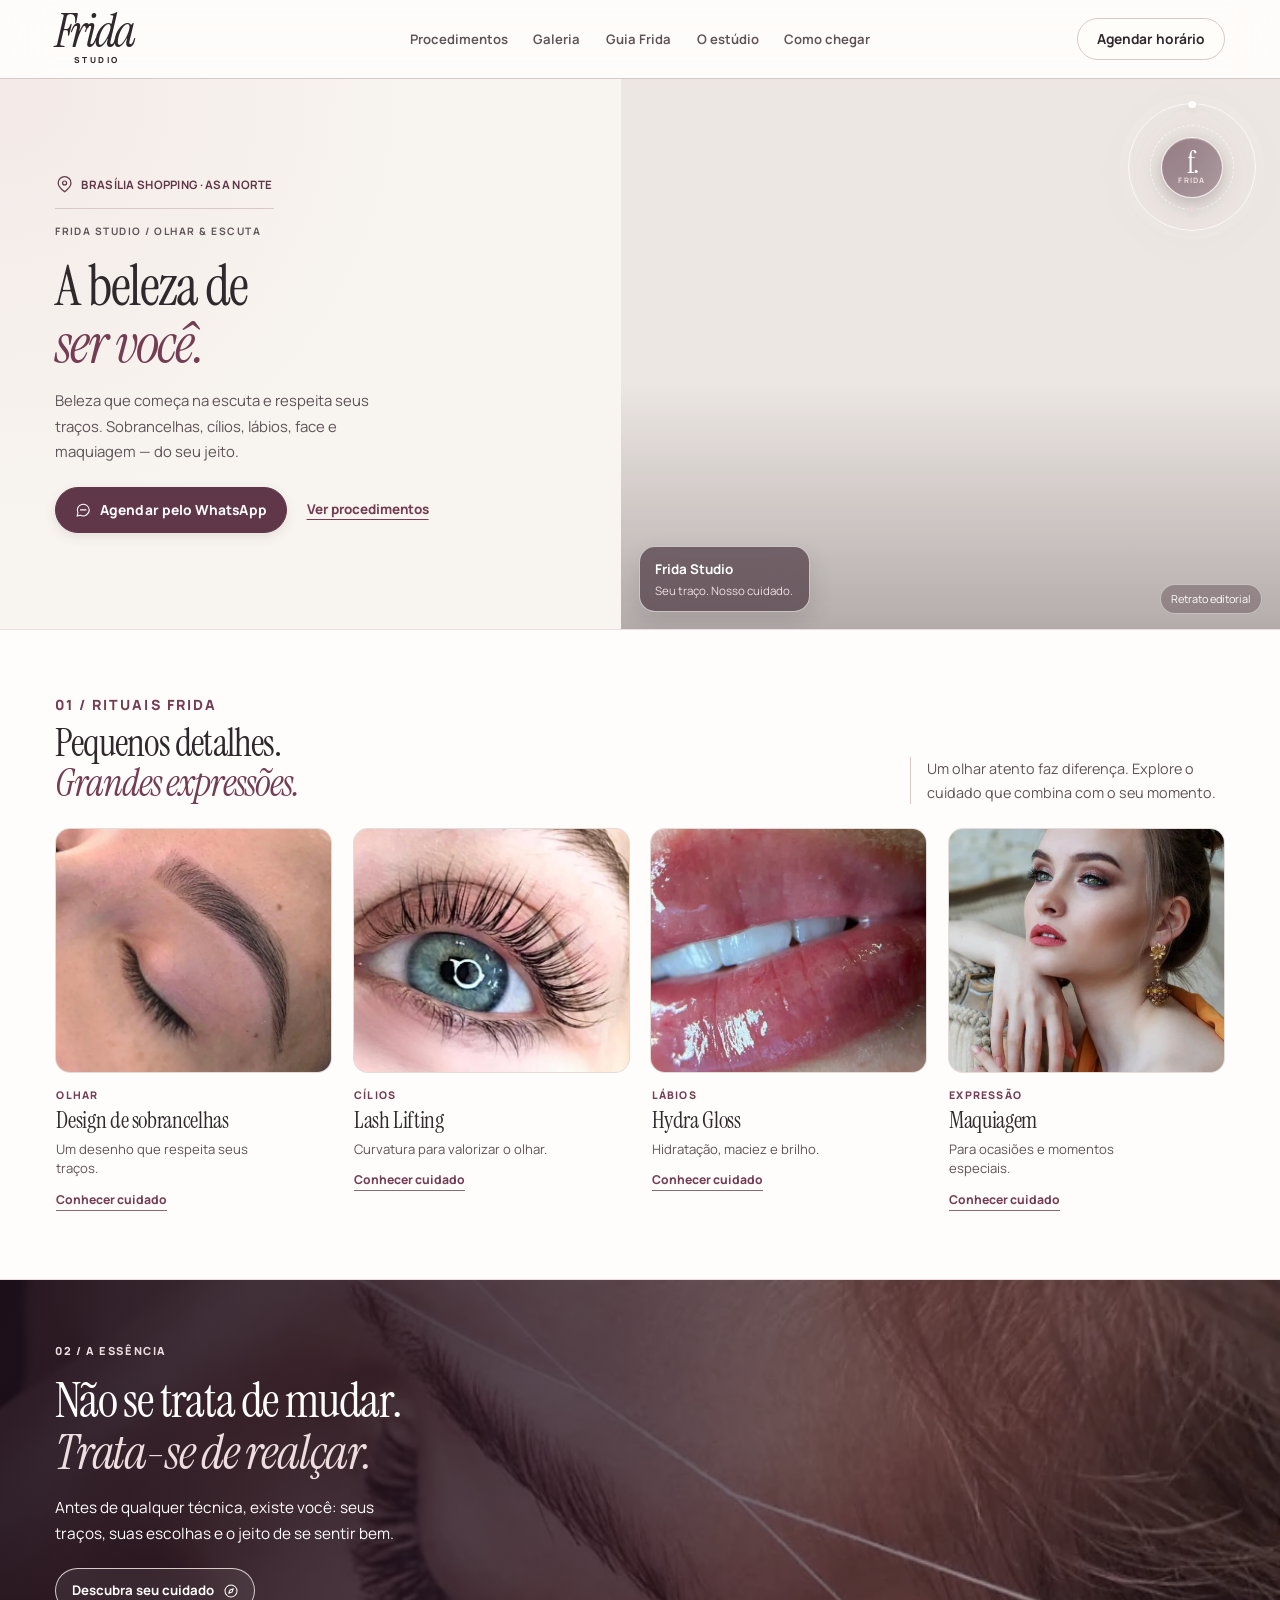
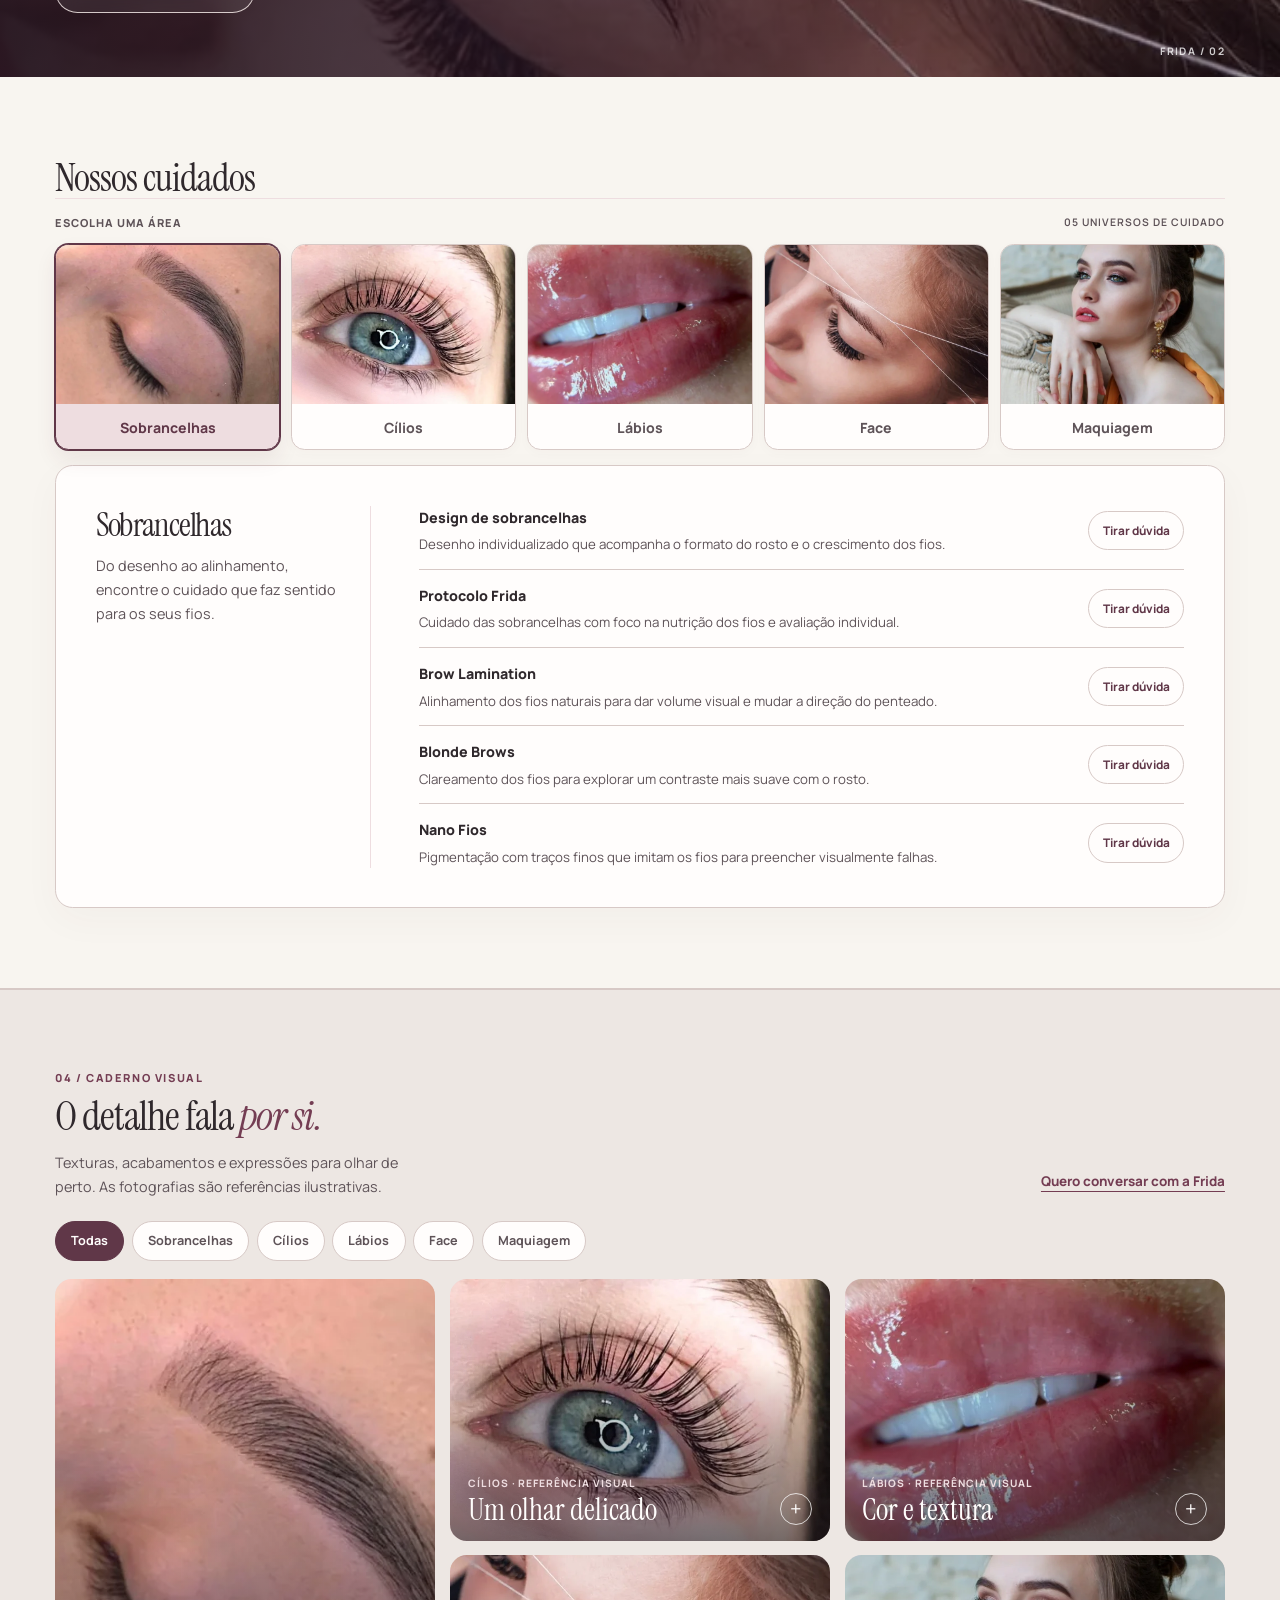
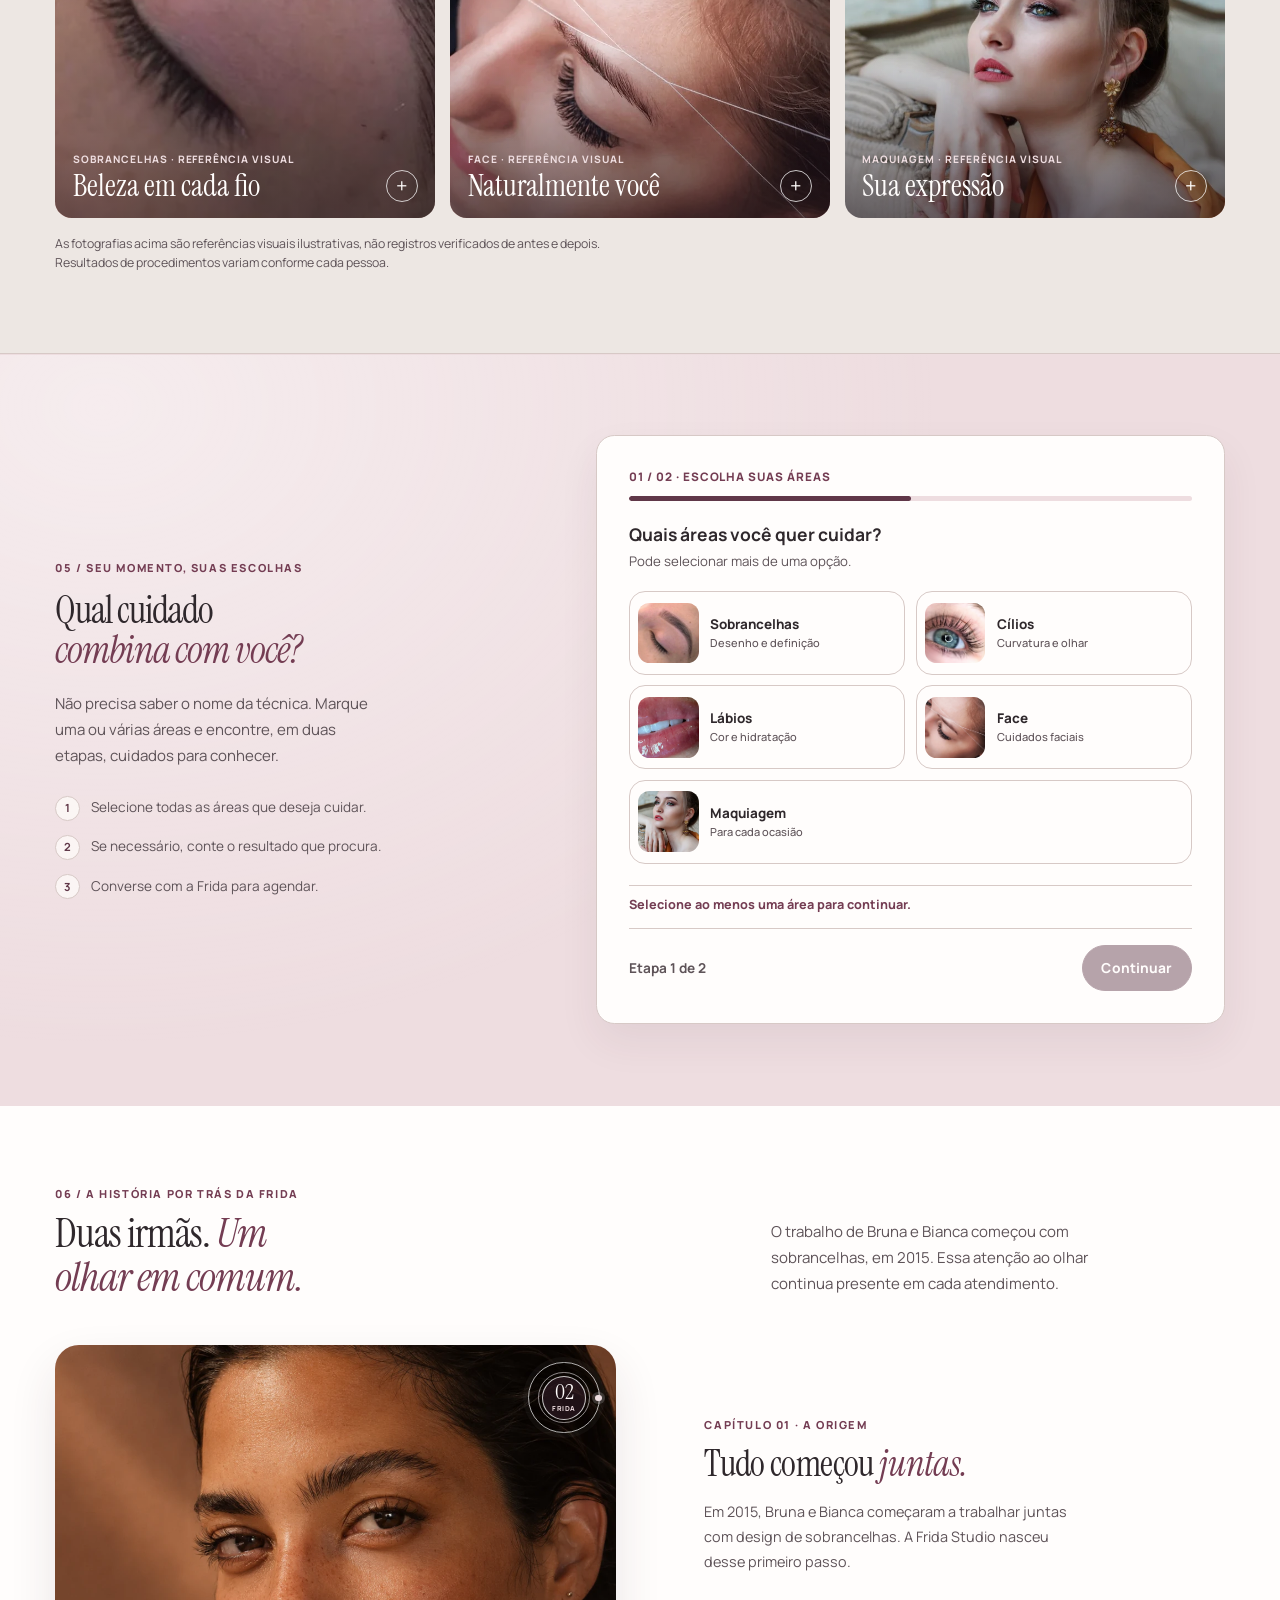
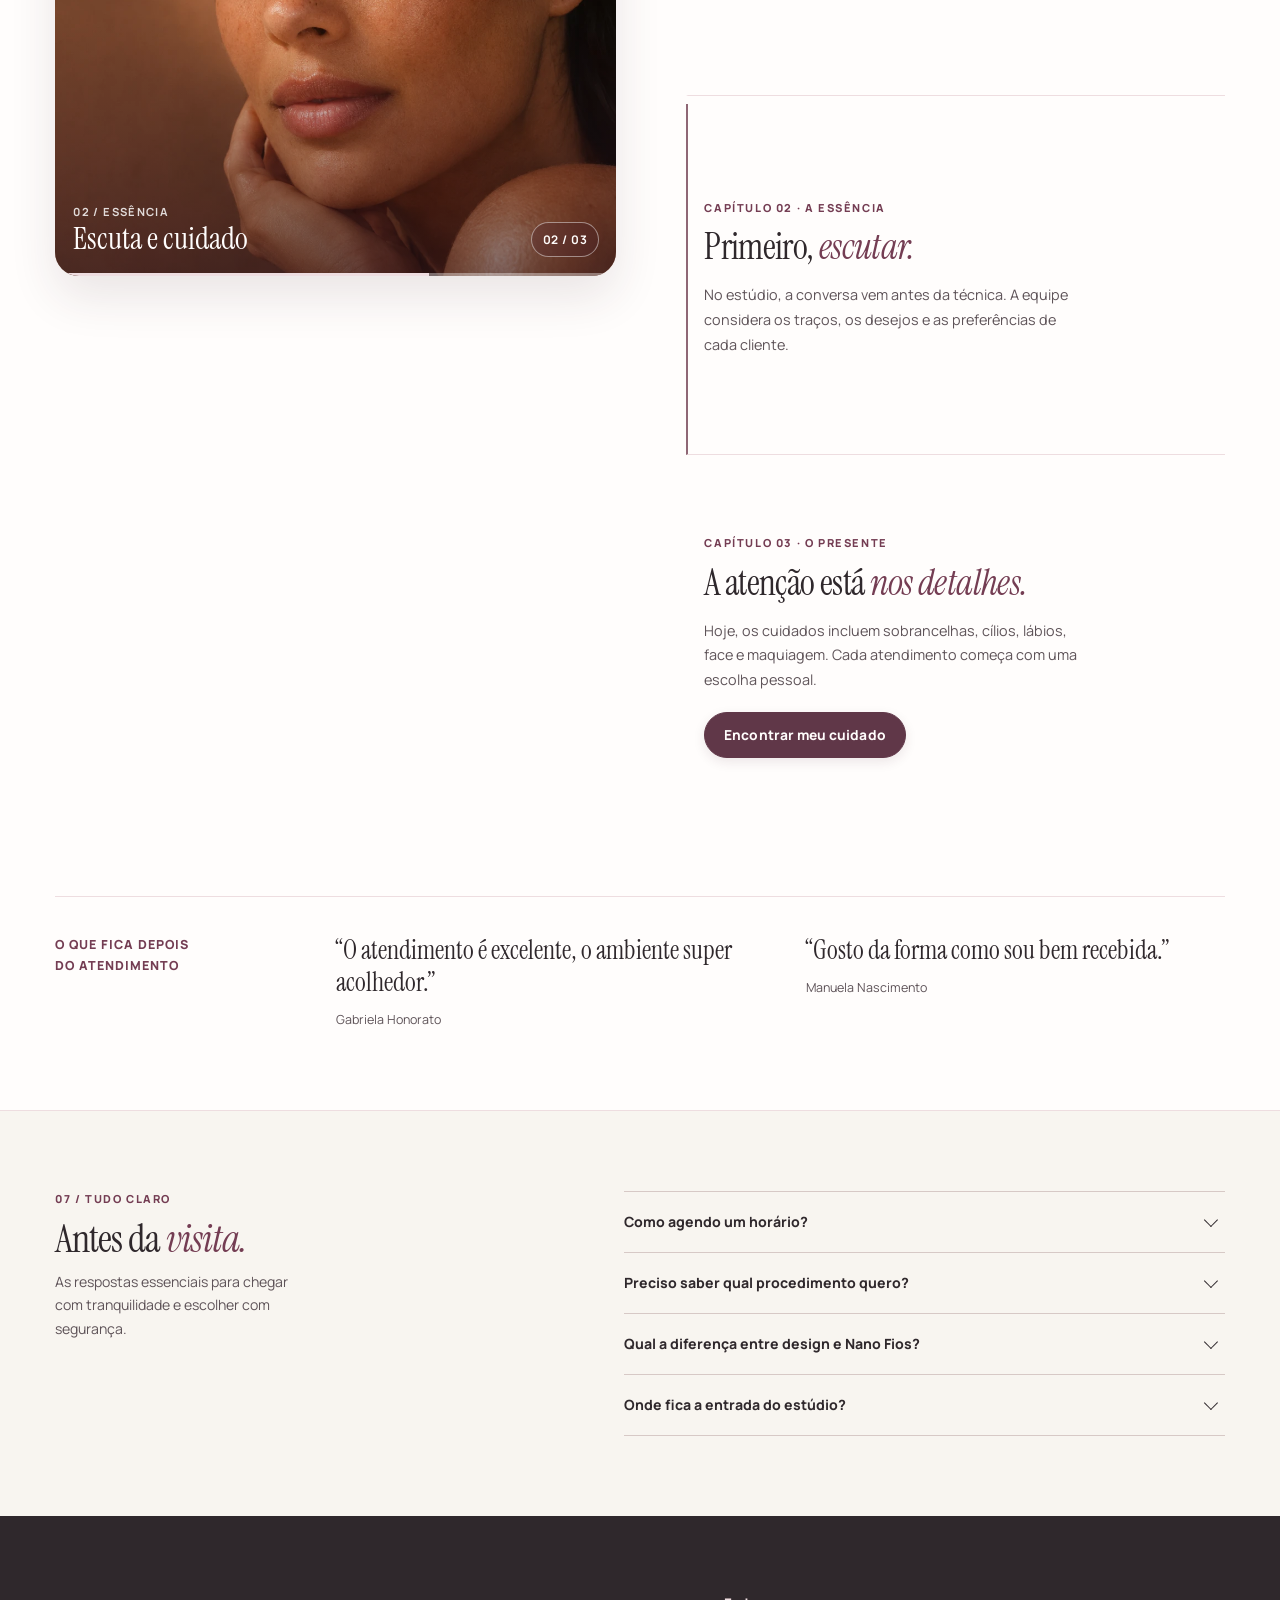
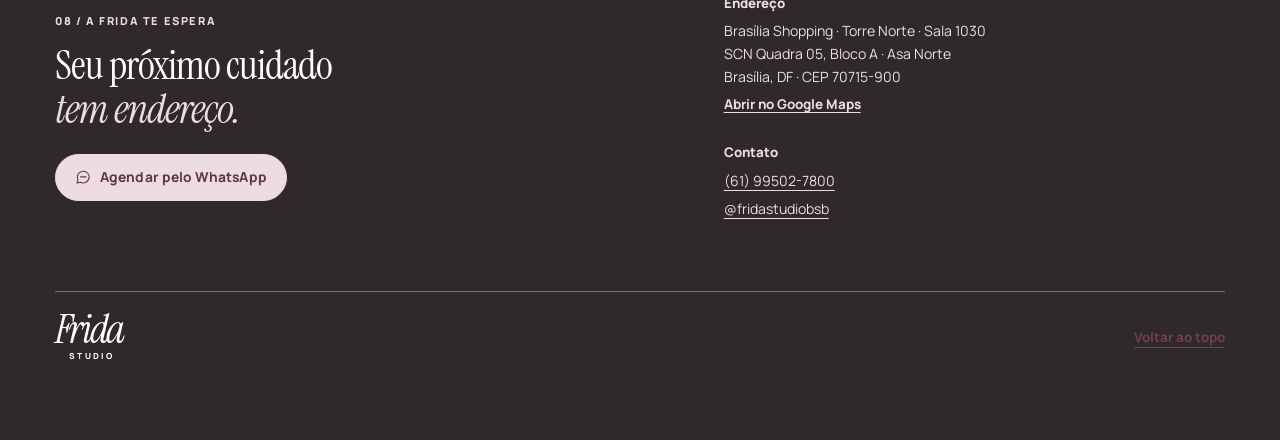
==== commit e759bdba: "ux(frida): remove editorial care intro and redundant intent chips, preserve category selector" ====
--- a/index.html
+++ b/index.html
@@ -179,30 +179,8 @@
     <section class="catalog section" id="procedimentos" aria-labelledby="catalog-title">
       <span class="anchor-alias" id="tratamentos" aria-hidden="true"></span>
       <div class="shell">
-        <div class="section-heading">
-          <div>
-            <p class="eyebrow">03 / Nossos cuidados</p>
-            <h2 id="catalog-title">Um olhar para<br><em>cada detalhe.</em></h2>
-          </div>
-          <div class="catalog-heading-aside"><p>Explore as técnicas e encontre um cuidado que faça sentido para o que você procura.</p><a class="text-link" href="#galeria">Ver referências visuais</a></div>
-        </div>
-        <div class="service-intents" data-service-intents hidden>
-          <div class="service-intents-caption">
-            <span class="eyebrow">Por onde começar</span>
-            <p><strong>O que você quer realçar?</strong> Se o nome da técnica ainda não diz muito, escolha pelo resultado que procura.</p>
-          </div>
-          <div class="service-intent-rail" role="group" aria-label="Explorar serviços pelo objetivo">
-            <button type="button" data-service-intent="Design de sobrancelhas">Desenhar sobrancelhas</button>
-            <button type="button" data-service-intent="Brow Lamination">Alinhar os fios</button>
-            <button type="button" data-service-intent="Nano Fios">Preencher visualmente falhas</button>
-            <button type="button" data-service-intent="Lash Lifting">Valorizar a curvatura</button>
-            <button type="button" data-service-intent="Hydra Gloss">Hidratar os lábios</button>
-            <button type="button" data-service-intent="Nano Lips">Realçar a cor dos lábios</button>
-            <button type="button" data-service-intent="Epilação facial">Cuidar dos pelos faciais</button>
-            <button type="button" data-service-intent="Maquiagem Social">Maquiagem para uma ocasião</button>
-          </div>
-        </div>
-        <div class="service-category-label"><span>Ou explore por área</span><span>05 universos de cuidado</span></div>
+        <h2 id="catalog-title" class="frida-visually-hidden">Nossos cuidados</h2>
+        <div class="service-category-label"><span>Escolha uma área</span><span>05 universos de cuidado</span></div>
         <div class="catalog-tabs" id="catalog-tabs" aria-label="Áreas de atendimento">
           <a class="catalog-tab" id="tab-sobrancelhas" href="#categoria-sobrancelhas">
             <img src="assets/images/sobrancelhas.webp" alt="" width="720" height="640" loading="lazy" decoding="async">
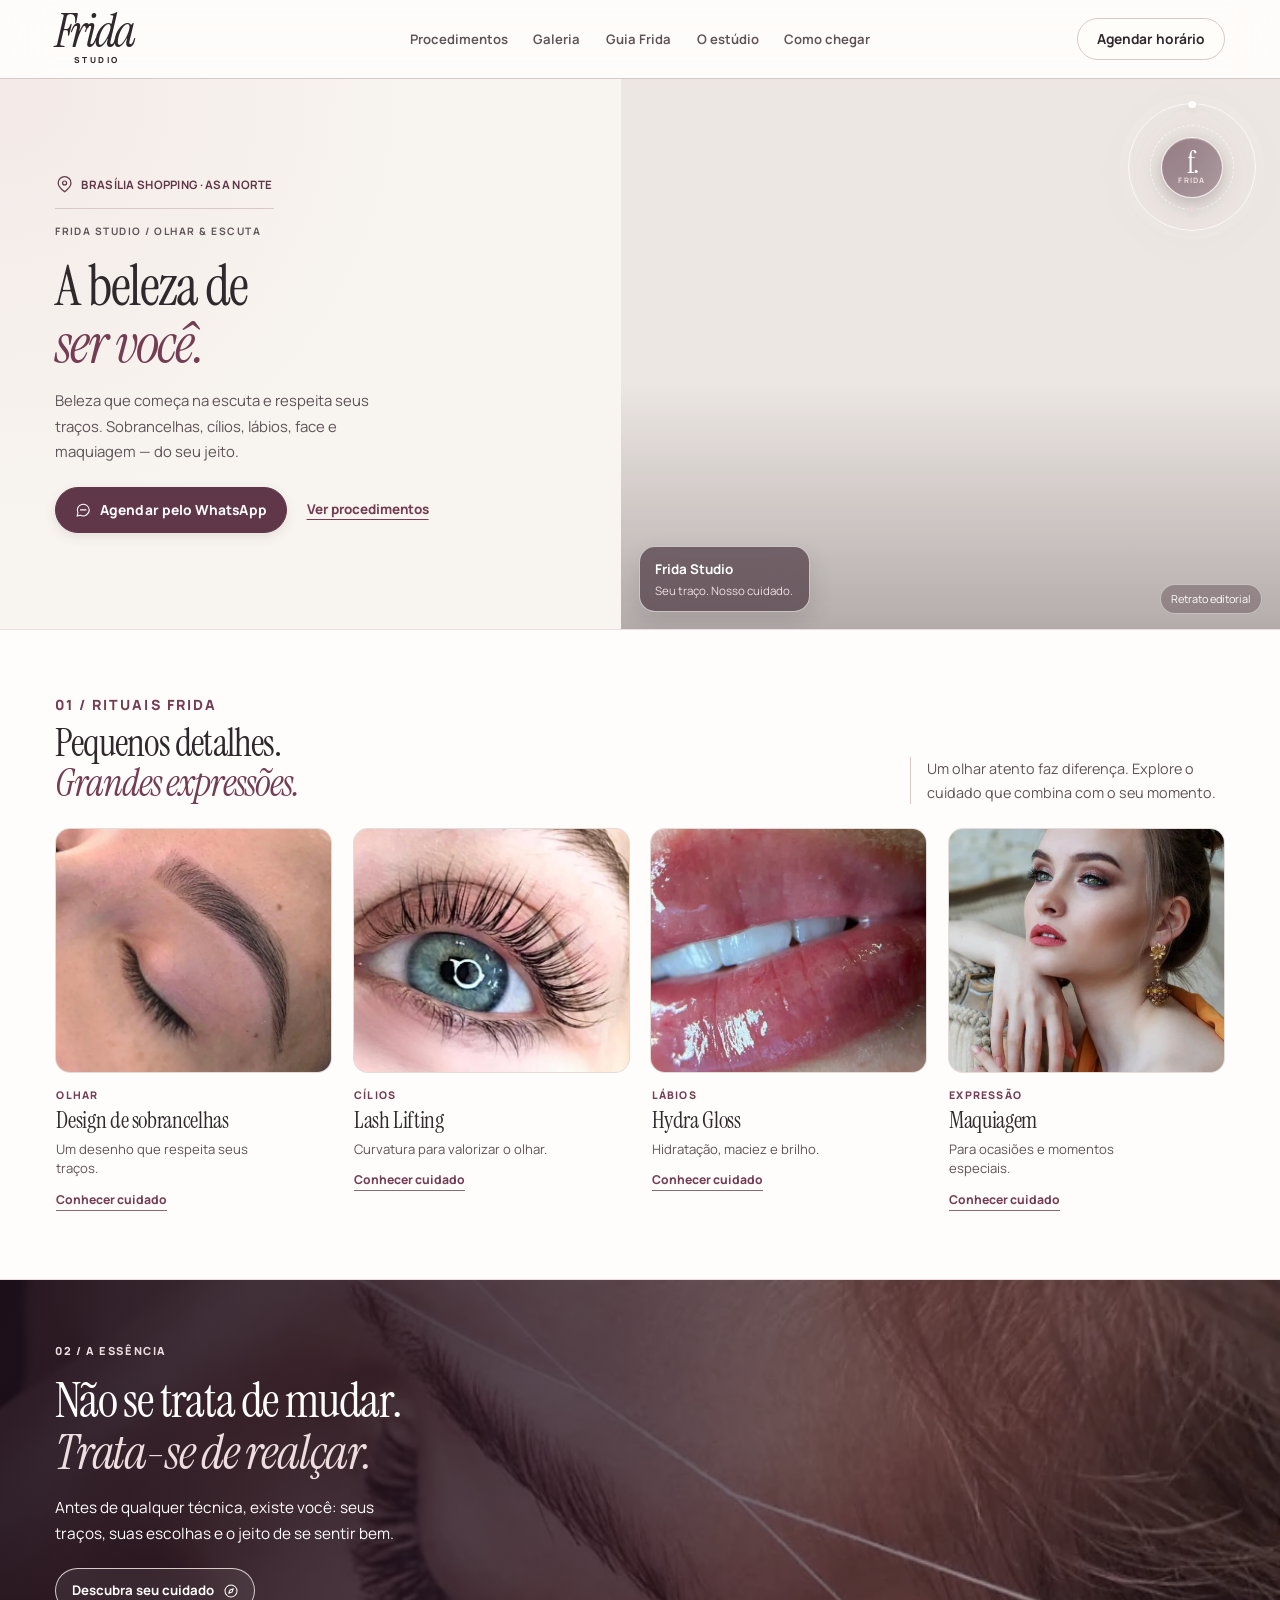
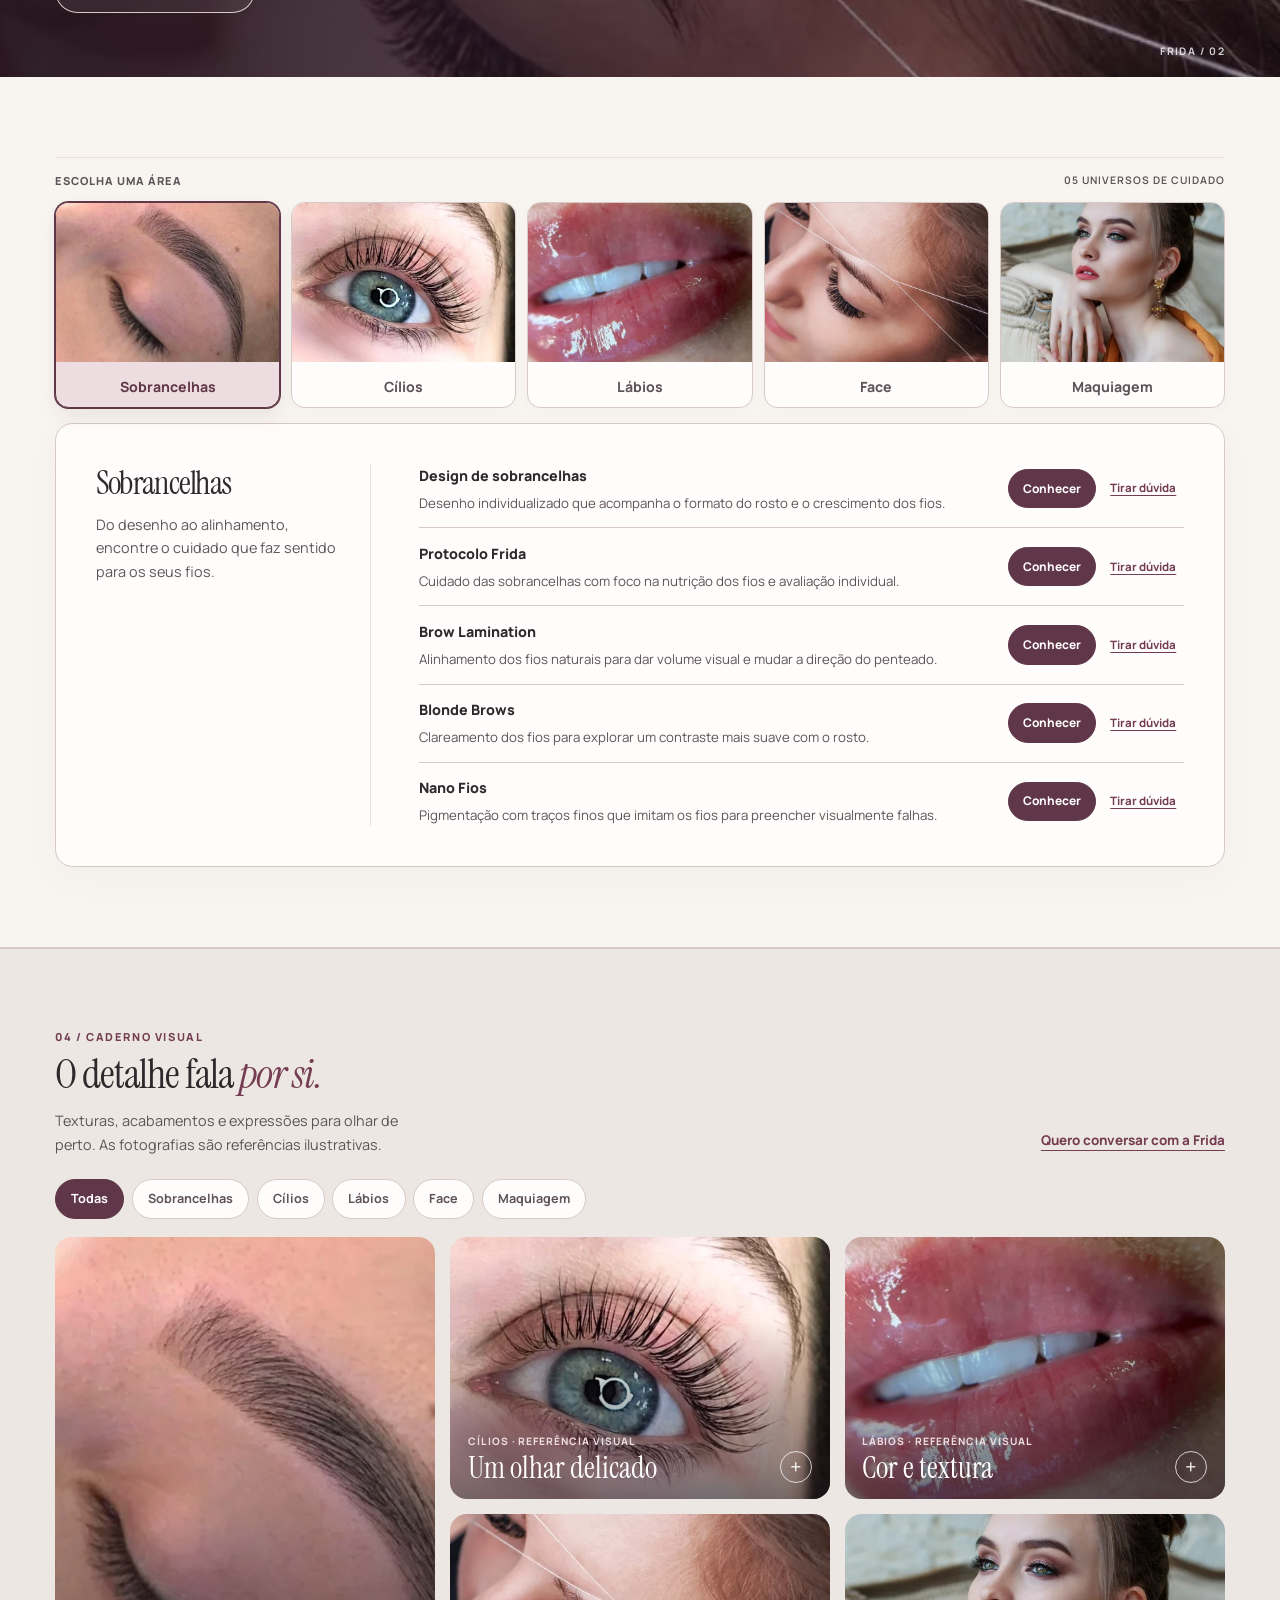
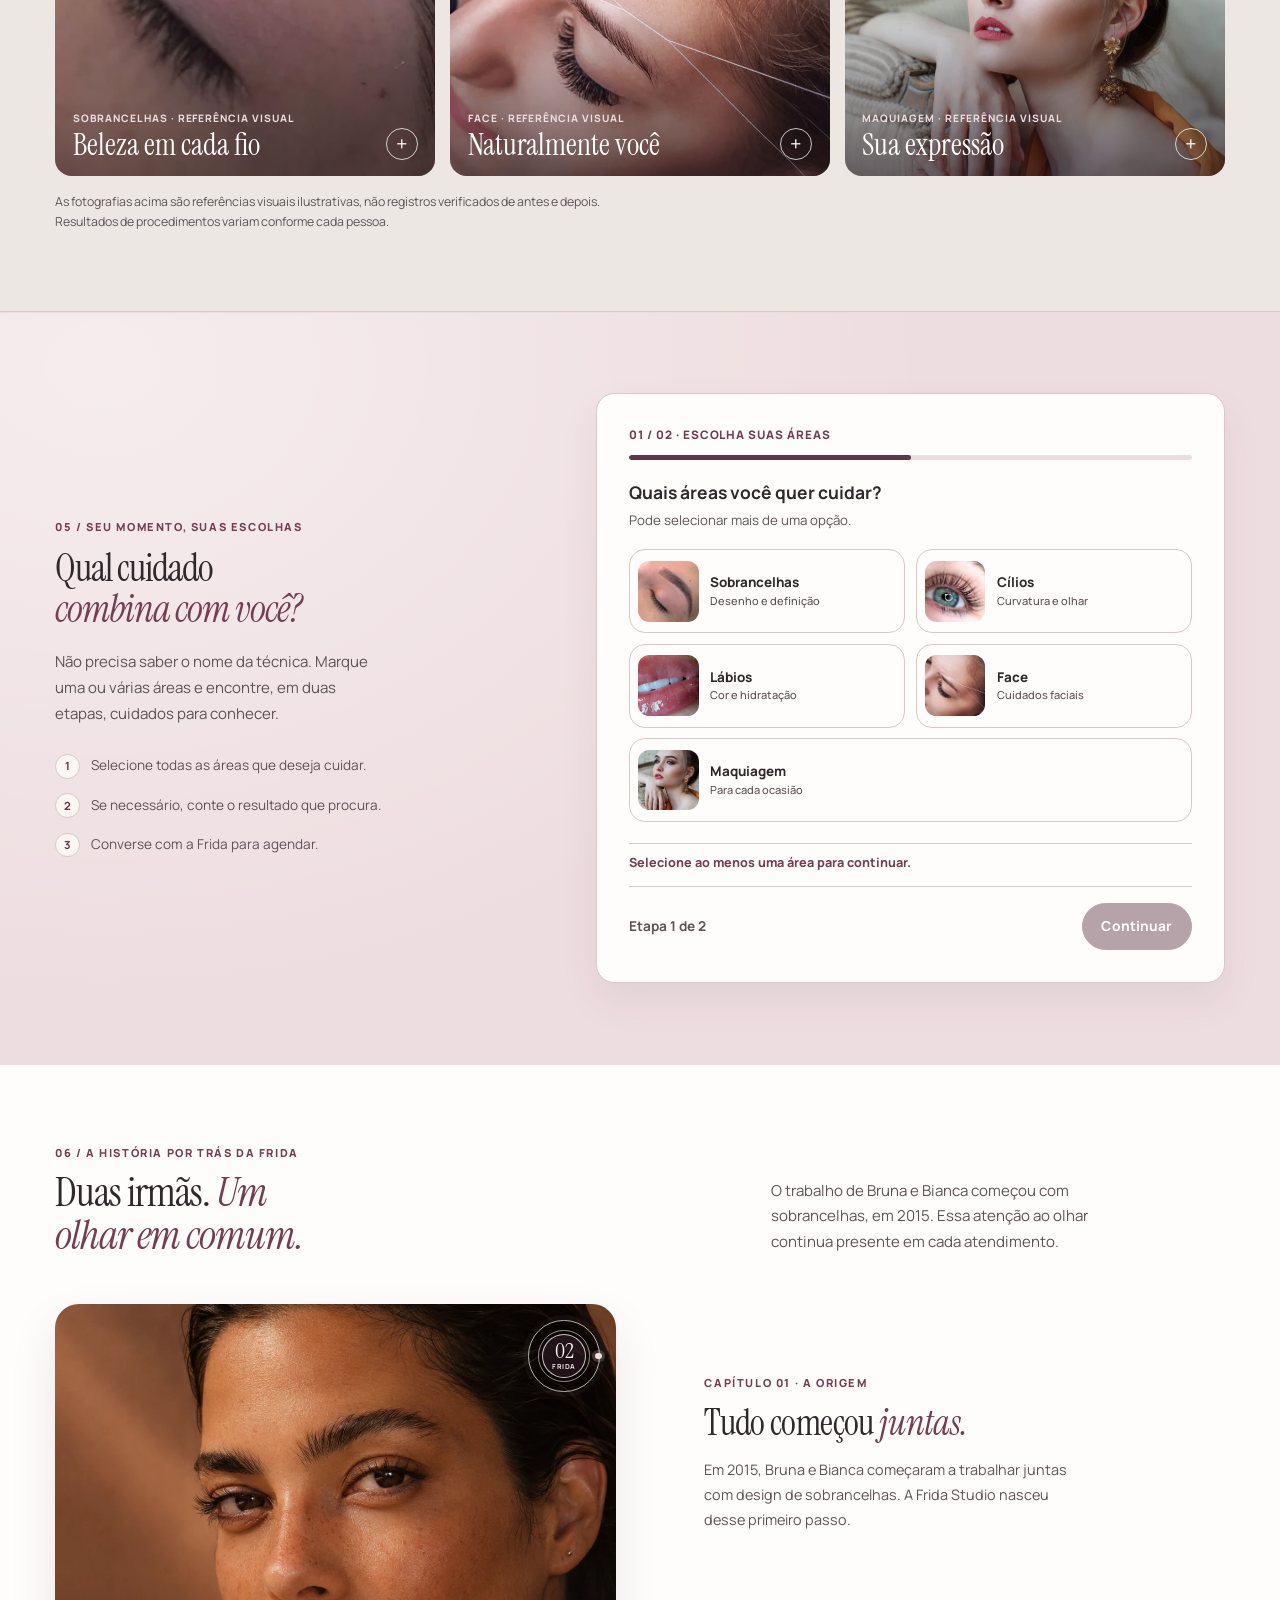
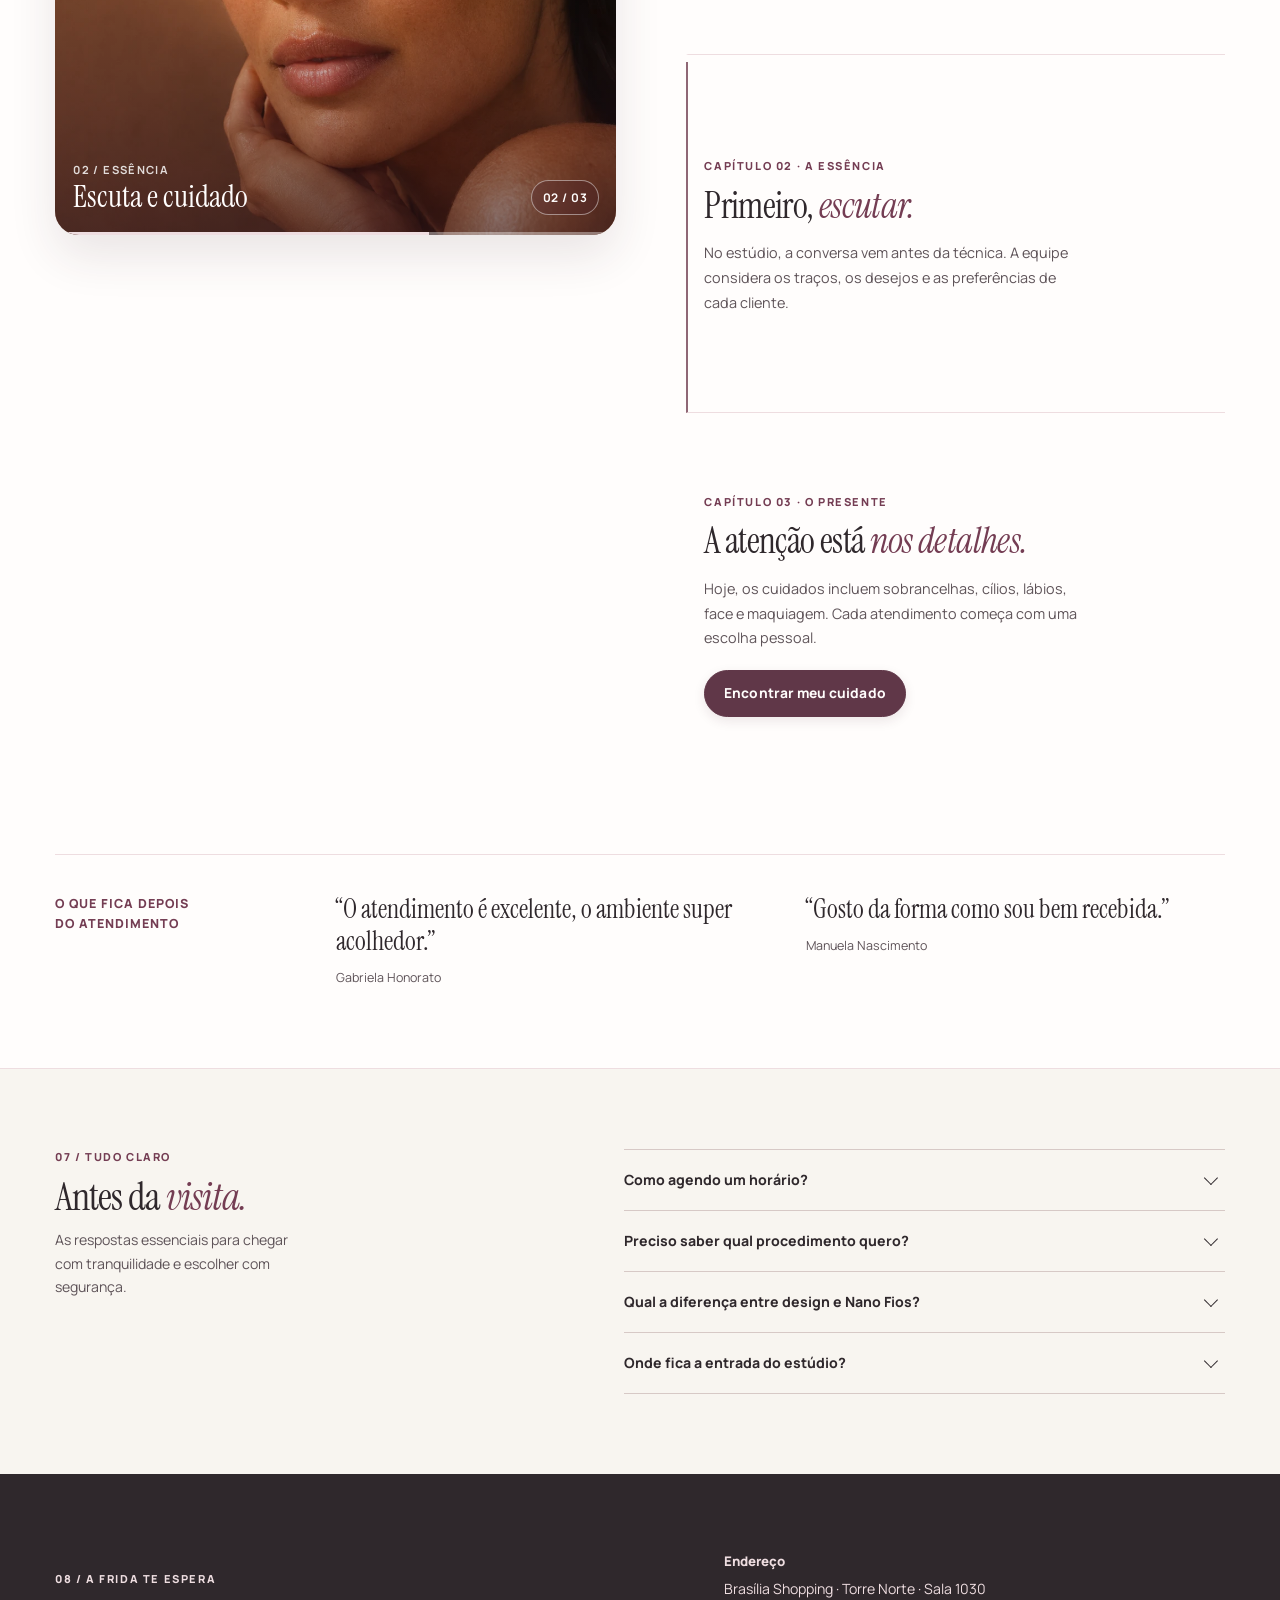
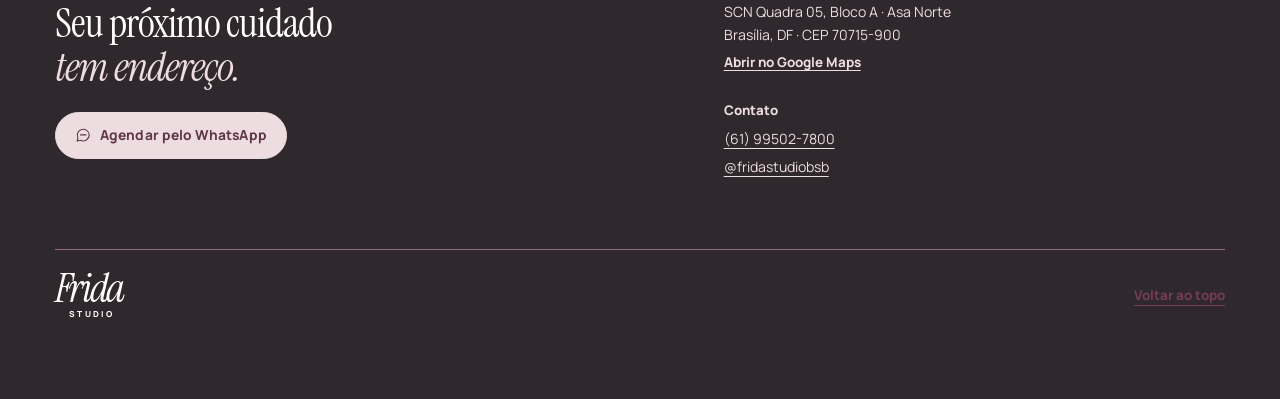
==== commit 98545011: "chore(frida): refresh lean catalogue CSS and JS cache versions" ====
--- a/index.html
+++ b/index.html
@@ -24,14 +24,14 @@
   <link rel="stylesheet" href="assets/experience.css?v=20261121-nobook1">
   <link rel="stylesheet" href="assets/cinematic.css?v=20261121-atelier1">
   <link rel="stylesheet" href="assets/art-direction.css?v=20261121-rail1">
-  <link rel="stylesheet" href="assets/service-explorer.css?v=20261121-atelier1">
+  <link rel="stylesheet" href="assets/service-explorer.css?v=20261121-lean1">
   <link rel="stylesheet" href="assets/glass-orbits.css?v=20261121-atelier1">
   <script src="assets/app.js?v=20261121-conversion1" defer></script>
   <script src="assets/v3.js?v=20261121-rail1" defer></script>
   <script src="assets/results.js?v=20261120-v1" defer></script>
   <script src="assets/experience.js?v=20261121-nobook1" defer></script>
   <script src="assets/cinematic.js?v=20261120-v1" defer></script>
-  <script src="assets/service-explorer.js?v=20261121-nobook1" defer></script>
+  <script src="assets/service-explorer.js?v=20261121-lean1" defer></script>
   <script src="assets/glass-orbits.js?v=20261121-nobook1" defer></script>
   <script type="application/ld+json">
   {
--- a/assets/service-explorer.css
+++ b/assets/service-explorer.css
@@ -1,51 +1,16 @@
-/* Frida Studio V3.4 · Service discovery, not another quiz.
-   One catalog, two direct ways in: by area or by intention.
-   This layer sits after art-direction.css. All functionality is progressive.
-*/
-.service-intents {
-  display:grid;
-  grid-template-columns:minmax(0,.35fr) minmax(0,.65fr);
-  gap:clamp(1.1rem,3vw,2.8rem);
-  align-items:center;
-  padding:clamp(1.1rem,2.5vw,1.8rem);
-  border:1px solid var(--fd-border-decorative);
-  border-radius:1.2rem;
-  background:var(--fd-bg-surface);
-  margin-bottom:1.4rem;
-}
-.service-intents-caption { min-width:0; display:grid; gap:.34rem; }
-.service-intents-caption .eyebrow { color:var(--fd-text-on-selection); font-size:.65rem; }
-.service-intents-caption p { color:var(--fd-text-secondary); font-size:.85rem; line-height:1.62; max-width:32ch; }
-.service-intents-caption strong { display:block; color:var(--fd-text-primary); font-size:1.01rem; line-height:1.34; font-weight:800; margin-bottom:.18rem; }
-.service-intent-rail { display:flex; flex-wrap:wrap; gap:.52rem; min-width:0; }
-.service-intent-rail button {
-  appearance:none;
-  display:inline-flex;
-  align-items:center;
-  gap:.47rem;
-  min-height:2.55rem;
-  padding:.48rem .77rem;
-  border:1px solid var(--fd-border-decorative);
-  background:var(--fd-bg-surface);
-  border-radius:999px;
-  color:var(--fd-action-bg);
-  font:750 .8rem/1.3 var(--font-body);
-  cursor:pointer;
-  transition:background-color .18s,border-color .18s,transform .18s;
-}
-.service-intent-rail button::before {
-  content:"";
-  width:.38rem;height:.38rem;flex:0 0 .38rem;
-  border-radius:50%;
-  background:var(--fd-border-control);
-}
-.service-intent-rail button:hover {
-  color:var(--fd-action-bg);
-  border-color:var(--fd-border-control);
-  background:var(--fd-bg-selection);
-  transform:translateY(-1px);
-}
-.service-intent-rail button:focus-visible,
+/* Frida Studio | Catálogo por área e fichas de cuidados.
+   Atalhos redundantes removidos; seleção direta dos procedimentos. */
+.frida-visually-hidden {
+  position:absolute !important;
+  width:1px !important;
+  height:1px !important;
+  padding:0 !important;
+  margin:-1px !important;
+  overflow:hidden !important;
+  clip:rect(0,0,0,0) !important;
+  white-space:nowrap !important;
+  border:0 !important;
+}
 .service-view:focus-visible,
 .service-dialog-close:focus-visible,
 .service-selection-actions button:focus-visible {
@@ -209,15 +174,15 @@
 .service-dialog[open] { overscroll-behavior:contain; }
 
 @media (max-width:960px) {
-  .service-intents { grid-template-columns:minmax(0,.28fr) minmax(0,.72fr); }
+
   .catalog-panel .service-row .treatment-action { flex-direction:column;align-items:flex-end;gap:.08rem; }
 }
 @media (max-width:760px) {
-  .service-intents { grid-template-columns:1fr; gap:1rem; }
-  .service-intents-caption p { max-width:56ch; }
-  .service-intent-rail { flex-wrap:nowrap; overflow-x:auto;scroll-snap-type:x proximity;scrollbar-width:none;padding-bottom:.45rem; }
-  .service-intent-rail::-webkit-scrollbar { display:none; }
-  .service-intent-rail button { flex:0 0 auto;scroll-snap-align:start; }
+
+
+
+
+
   .catalog-panel .service-row .treatment-action { align-items:flex-end; }
   .service-dialog { width:min(calc(100vw - 1.25rem),42rem); }
   .service-dialog-inner { grid-template-columns:minmax(0,.7fr) minmax(0,1.3fr); }
@@ -225,17 +190,12 @@
   .service-dialog-content { padding:1.65rem; }
 }
 @media (max-width:600px) {
-  .service-intents { margin-bottom:1.15rem; padding:1.05rem .98rem .7rem; gap:.74rem; border-radius:1rem; }
-  .service-intents-caption .eyebrow { font-size:.63rem; }
-  .service-intents-caption strong { font-size:.9rem; }
-  .service-intents-caption p { font-size:.82rem; }
-  .service-intent-rail {
-    margin-right:calc(-1 * var(--shell-gutter));
-    padding-right:var(--shell-gutter);
-    gap:.45rem;
-    overscroll-behavior-inline:contain;
-  }
-  .service-intent-rail button { font-size:.79rem; min-height:2.45rem; padding:.46rem .76rem; }
+
+
+
+
+
+
   .service-category-label { font-size:.63rem; }
   .service-category-label span:last-child { font-size:.61rem; }
   .catalog-panel .service-row { grid-template-columns:minmax(0,1fr) auto;gap:.16rem .65rem; }
@@ -278,5 +238,5 @@
   .service-dialog-content h3 { font-size:1.67rem; }
 }
 @media (prefers-reduced-motion:reduce) {
-  .service-intent-rail button,.service-view,.catalog-panel .service-row { transition:none !important; }
-}
+
+}
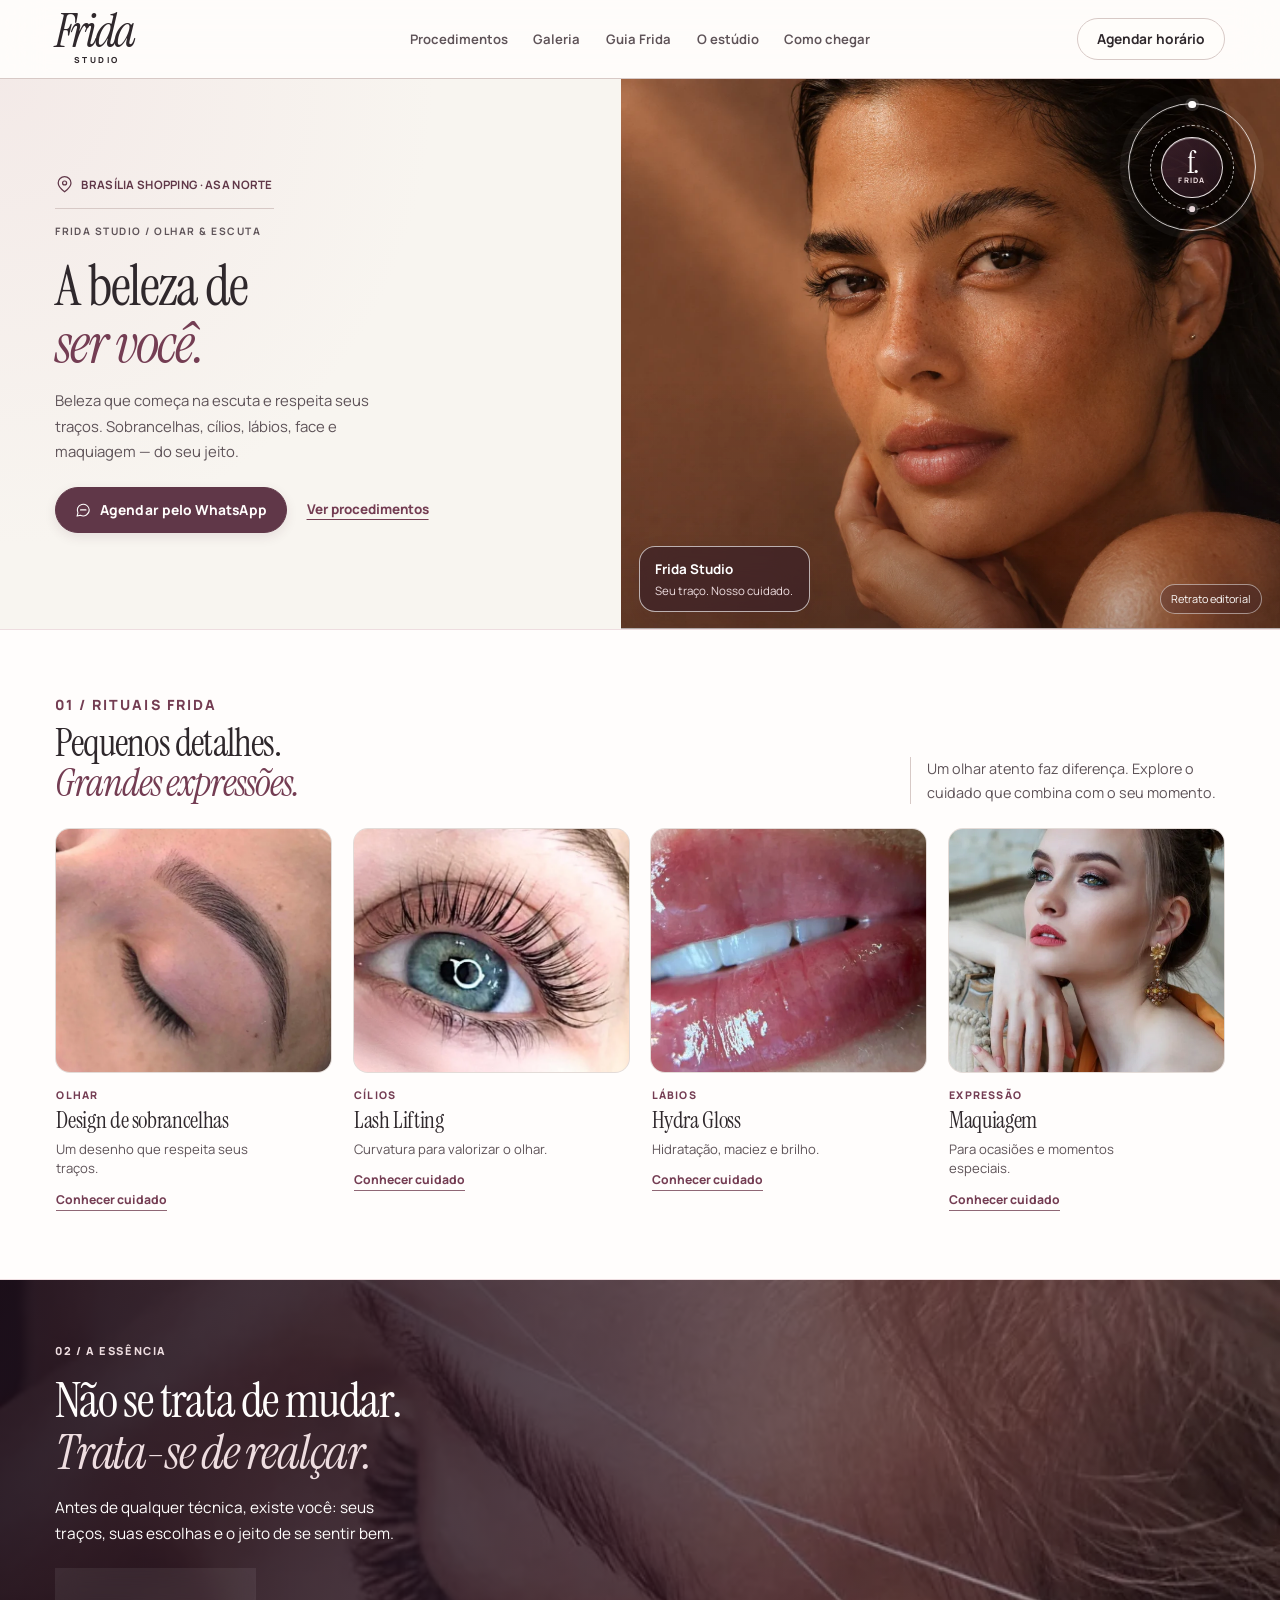
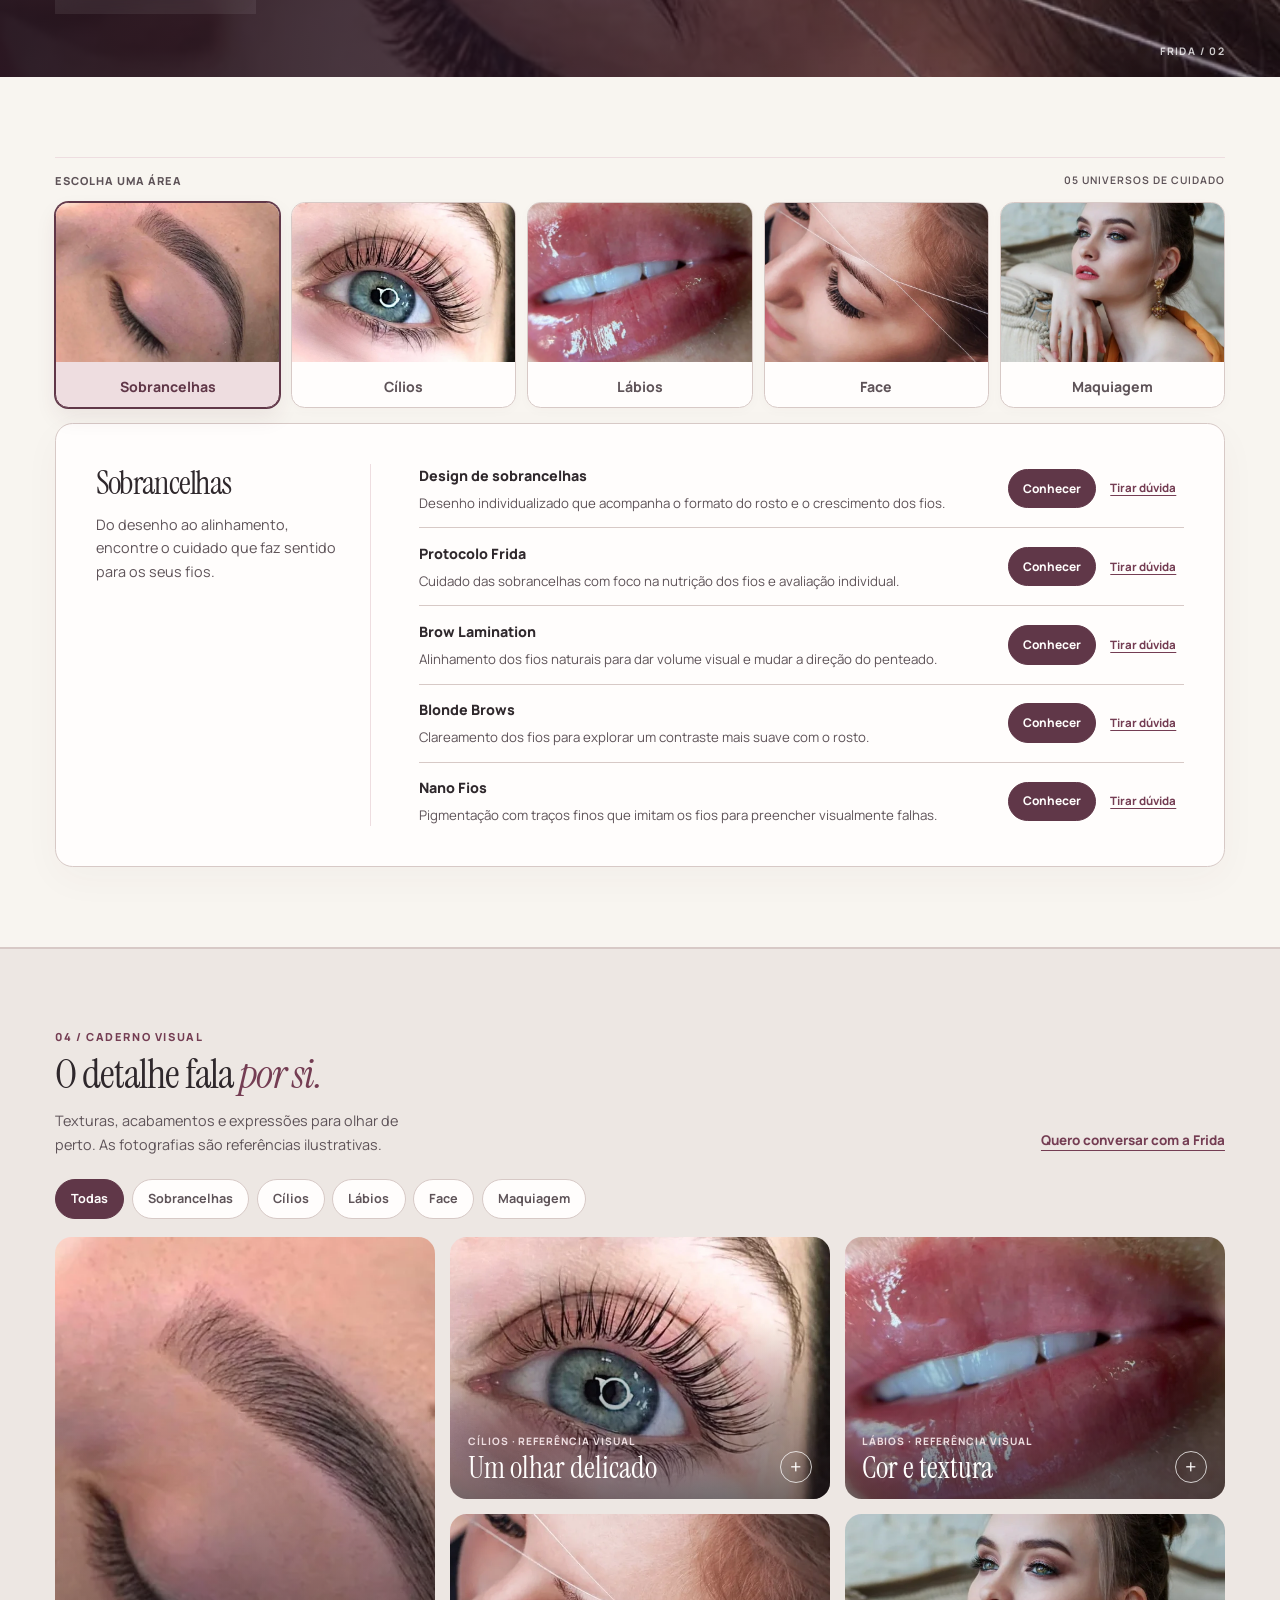
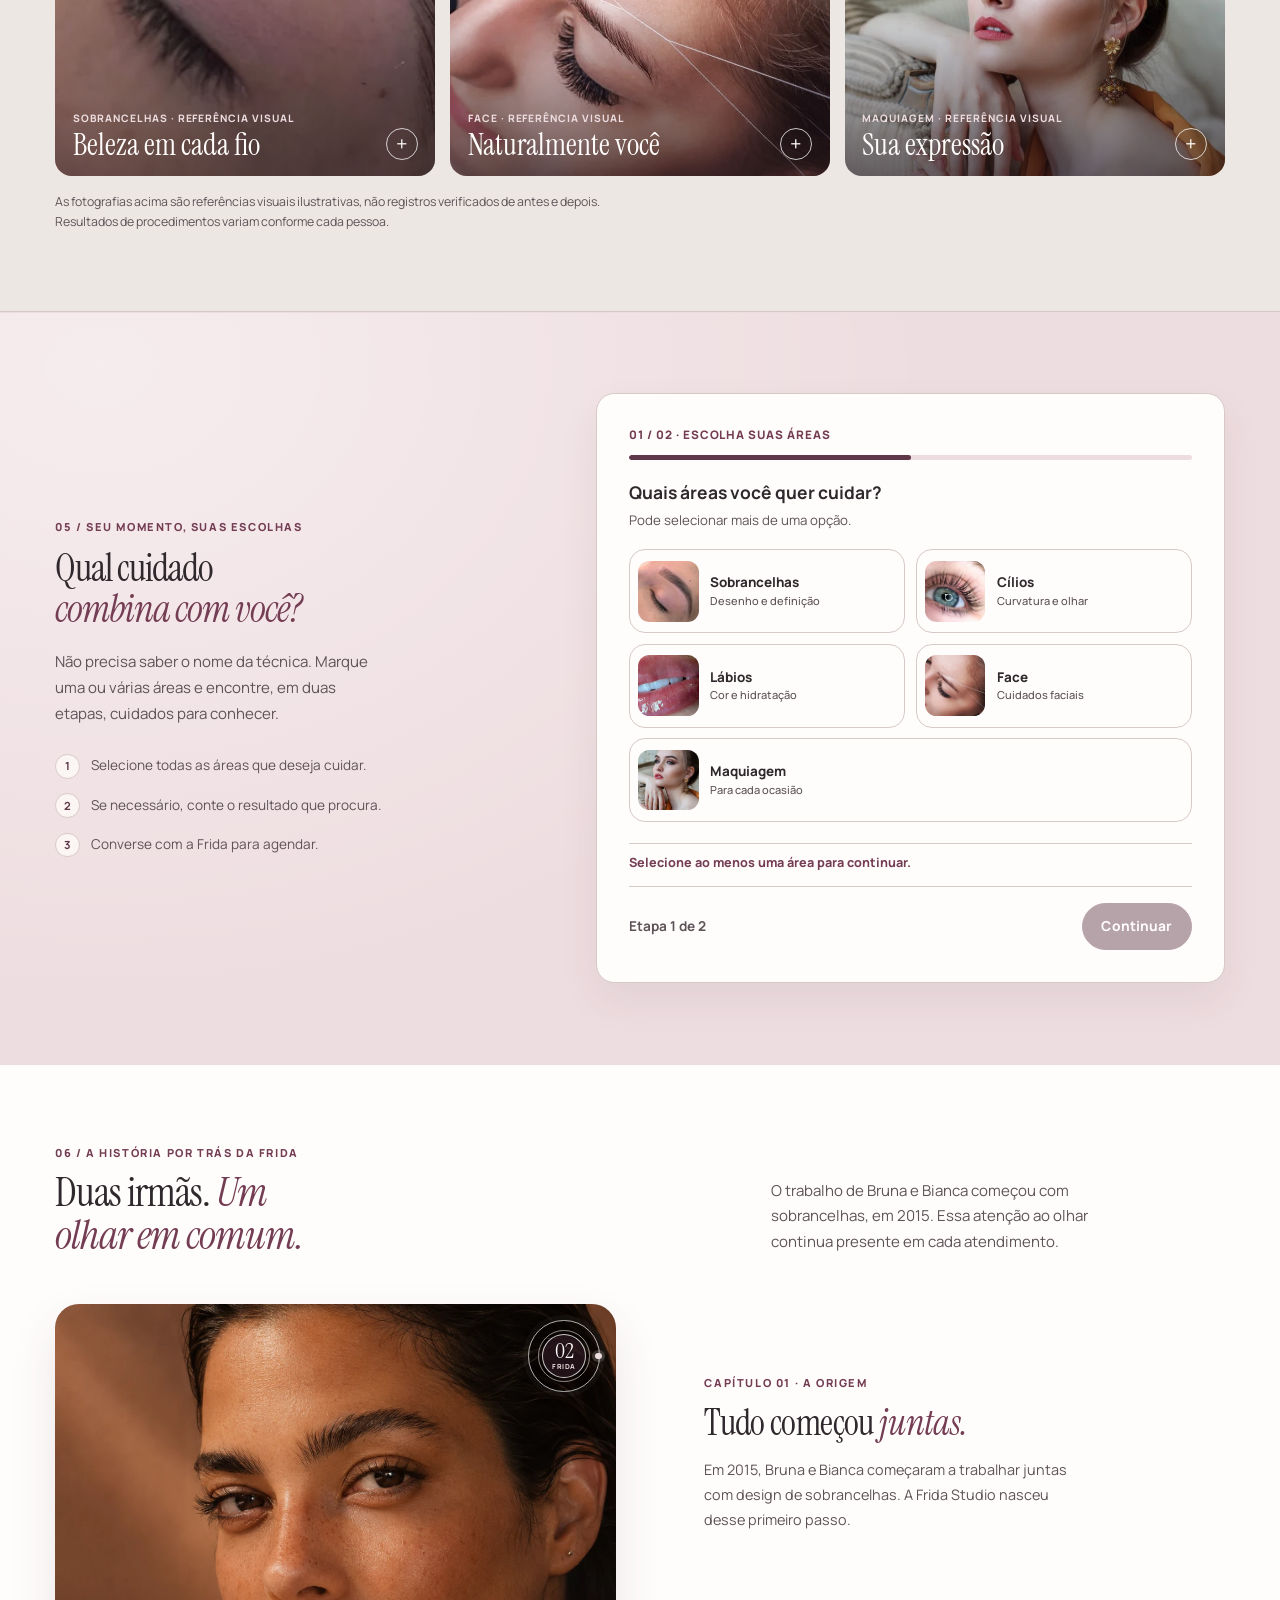
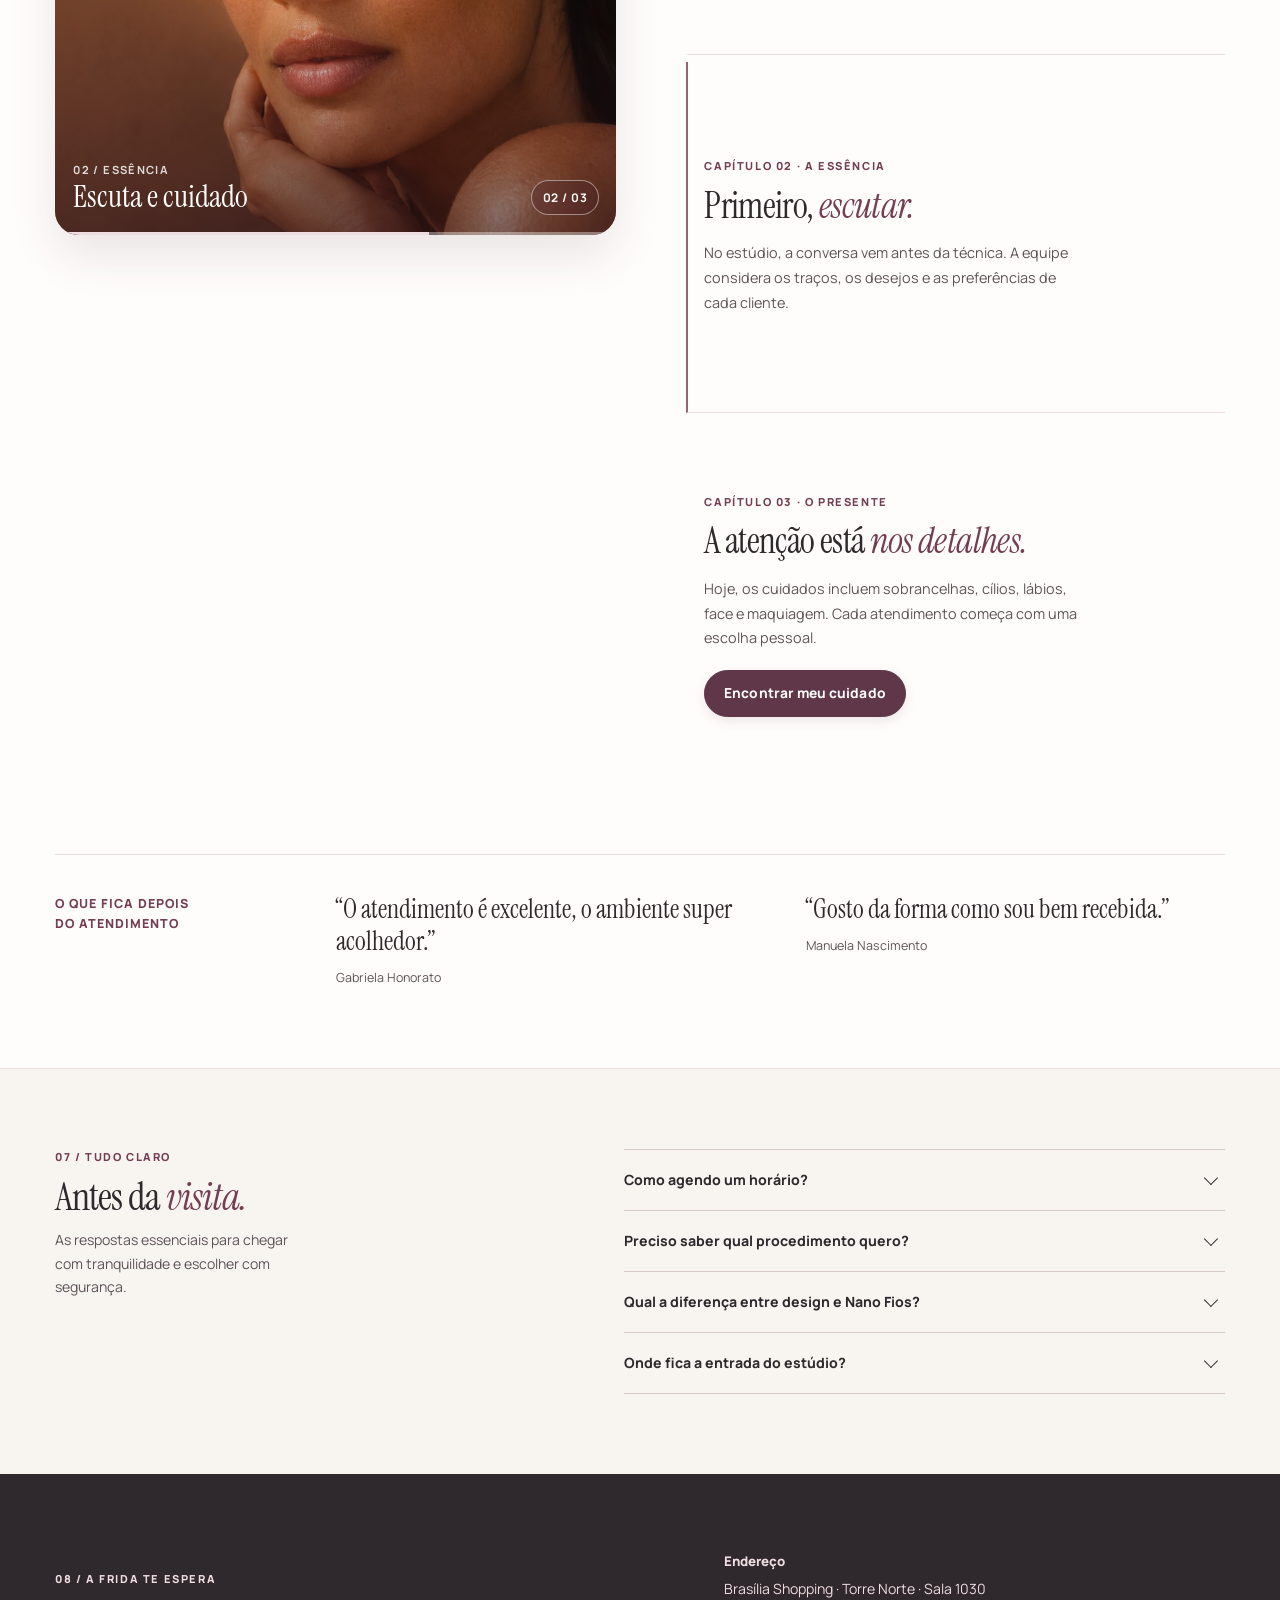
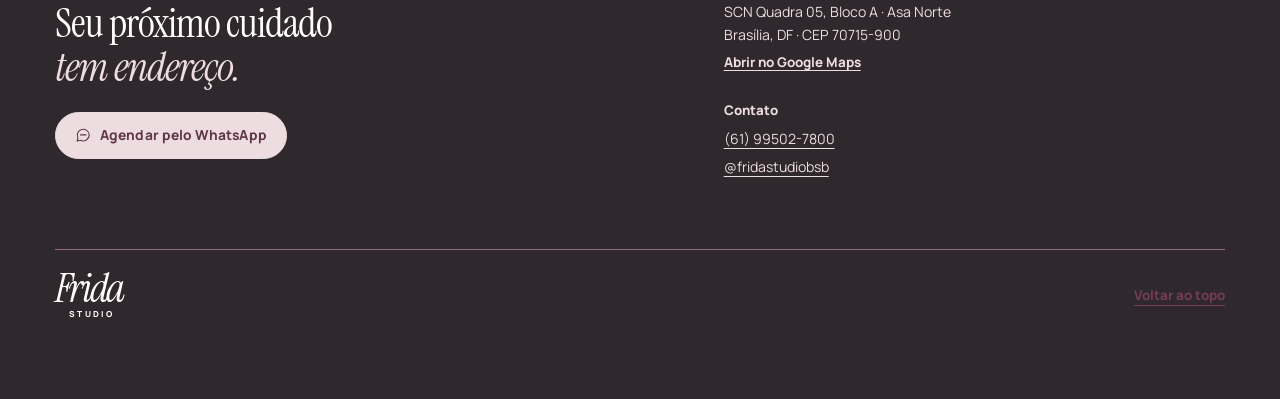
==== commit b235108c: "fix(frida): preserve Stable 1 HTML byte-for-byte outside desktop-only loader" ====
--- a/index.html
+++ b/index.html
@@ -33,6 +33,30 @@
   <script src="assets/cinematic.js?v=20261120-v1" defer></script>
   <script src="assets/service-explorer.js?v=20261121-lean1" defer></script>
   <script src="assets/glass-orbits.js?v=20261121-nobook1" defer></script>
+  <!-- Separate desktop experience: no desktop CSS/JS requests on mobile.
+       The responsive Stable 1 mobile layout and behaviors are untouched. -->
+  <script type="module">
+    const desktopGate = window.matchMedia(
+      "(min-width:1100px) and (hover:hover) and (pointer:fine) and (prefers-reduced-motion:no-preference)"
+    );
+    let desktopRequested = false;
+    const loadDesktopExperience = () => {
+      if (!desktopGate.matches || navigator.connection?.saveData || desktopRequested) return;
+      desktopRequested = true;
+      const sheet = document.createElement("link");
+      sheet.rel = "stylesheet";
+      sheet.media = "screen and (min-width:1100px) and (hover:hover) and (pointer:fine) and (prefers-reduced-motion:no-preference)";
+      sheet.href = "assets/desktop-experience.css?v=20261121-desktop-v2";
+      sheet.onload = () => {
+        import("./assets/desktop-experience.js?v=20261121-desktop-v2").catch(() => {
+          // Progressive enhancement: the stable site stays usable without this layer.
+        });
+      };
+      document.head.append(sheet);
+    };
+    desktopGate.addEventListener("change", loadDesktopExperience);
+    loadDesktopExperience();
+  </script>
   <script type="application/ld+json">
   {
     "@context": "https://schema.org",
